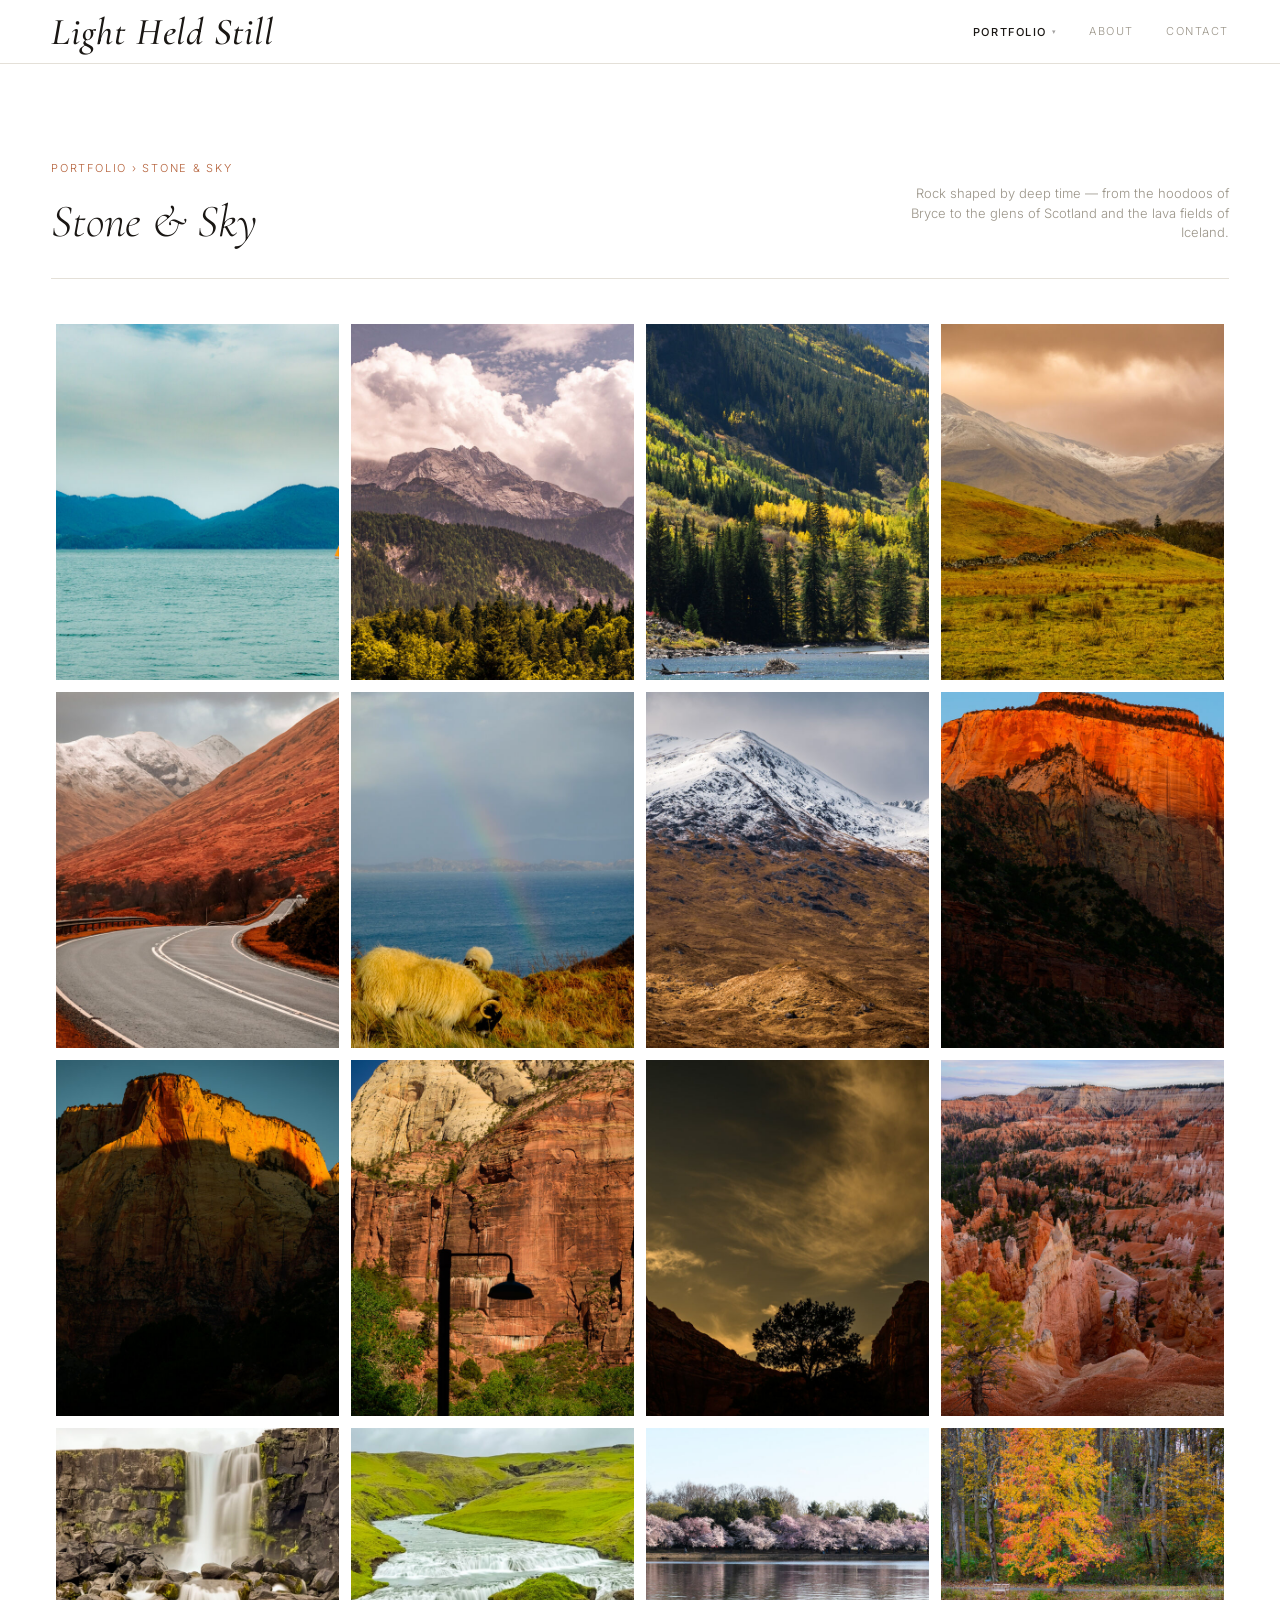
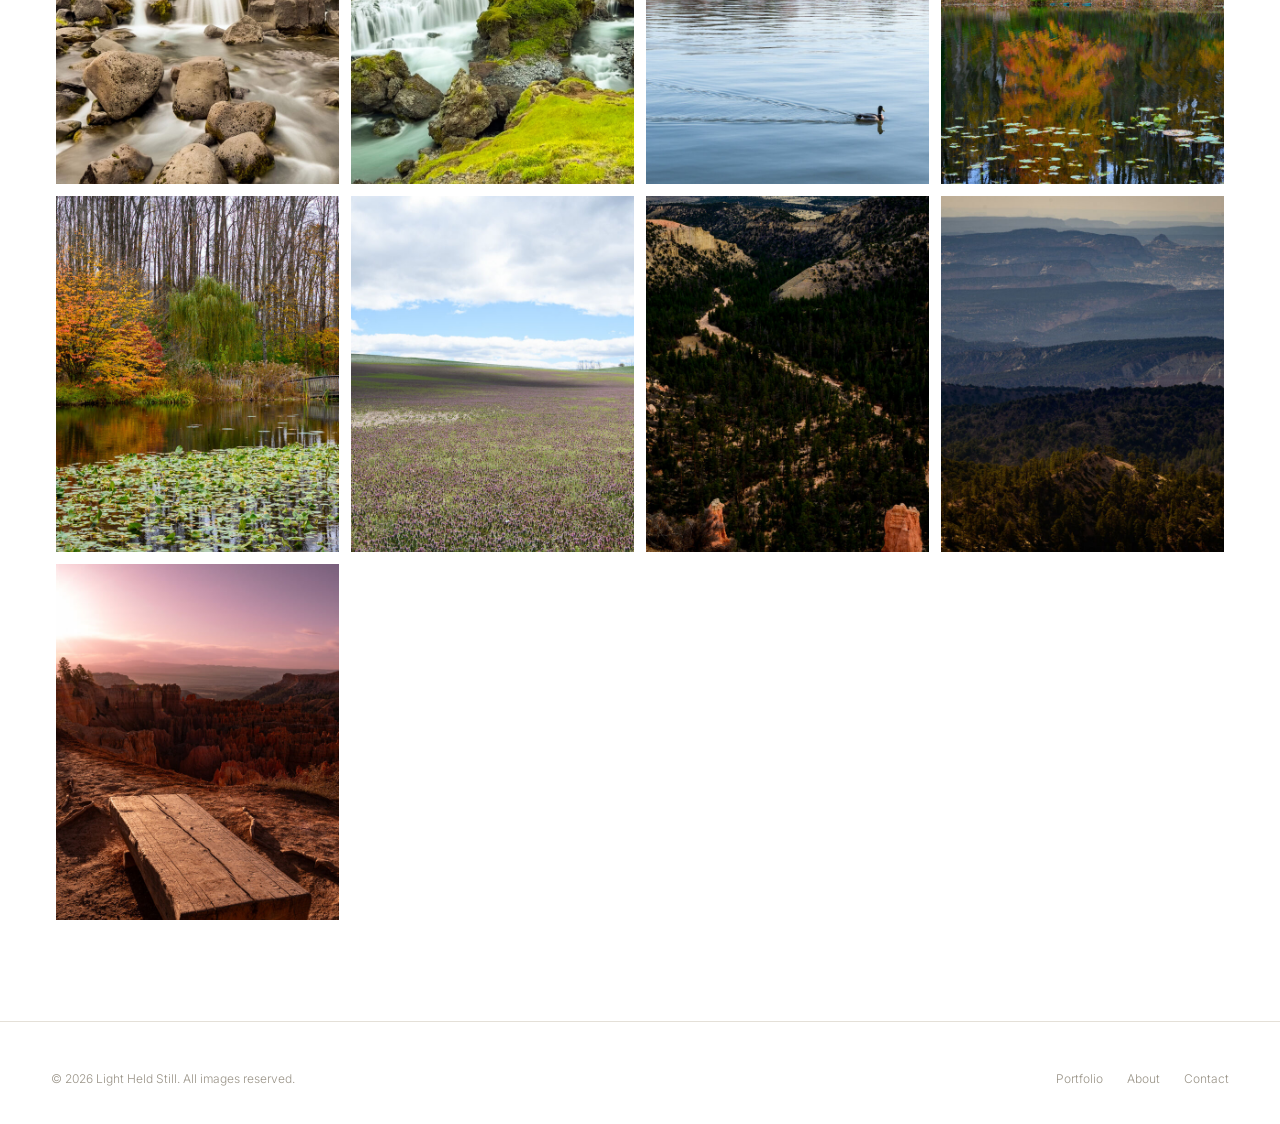
==== collection.html @ 92388145 "Initial site" ====
<!DOCTYPE html>
<html lang="en">
<head>
<meta charset="UTF-8">
<meta name="viewport" content="width=device-width, initial-scale=1.0">
<title>Collection — Light Held Still</title>
<meta name="robots" content="noindex, nofollow">
<link rel="stylesheet" href="css/style.css">
</head>
<body>

<header class="site-header">
  <a href="index.html" class="wordmark">Light Held Still</a>
  <nav class="nav-right">
    <div class="nav-dropdown">
      <button class="nav-dropdown-trigger">Portfolio <span class="caret">▾</span></button>
      <div class="nav-dropdown-menu">
        <div class="drop-col">
          <a class="drop-item" href="collection.html?c=stone-sky">Stone &amp; Sky</a>
          <a class="drop-item" href="collection.html?c=beyond-visible">Beyond Visible</a>
          <a class="drop-item" href="collection.html?c=flora">Flora</a>
        </div>
        <div class="drop-divider-v"></div>
        <div class="drop-col">
          <a class="drop-item" href="collection.html?c=black-white">Black &amp; White</a>
          <a class="drop-item" href="collection.html?c=light">Light</a>
        </div>
        <div class="drop-divider-v"></div>
        <div class="drop-col-right">
          <a class="drop-view-all" href="portfolio.html">View All Images →</a>
        </div>
      </div>
    </div>
    <a class="nav-link" href="index.html#about">About</a>
    <a class="nav-link" href="index.html#contact">Contact</a>
    <button class="nav-toggle" aria-label="Menu">&#9776;</button>
  </nav>
</header>

<section class="section" style="padding-top:6rem">
  <div class="section-head">
    <div>
      <div class="section-eyebrow"><a href="portfolio.html" style="color:inherit;text-decoration:none">Portfolio</a> &rsaquo; <span id="coll-eyebrow"></span></div>
      <h2 class="section-title" id="coll-title"></h2>
    </div>
    <p class="section-note" id="coll-desc"></p>
  </div>
  <div class="photo-grid" id="photo-grid"></div>
</section>

<footer class="site-footer">
  <span>&copy; 2026 Light Held Still. All images reserved.</span>
  <div class="footer-links">
    <a href="portfolio.html">Portfolio</a>
    <a href="index.html#about">About</a>
    <a href="index.html#contact">Contact</a>
  </div>
</footer>

<div class="lightbox" id="lightbox">
  <button class="lightbox-close">Close &times;</button>
  <button class="lightbox-prev" aria-label="Previous">&#8249;</button>
  <button class="lightbox-next" aria-label="Next">&#8250;</button>
  <img src="" alt="">
  <div class="lightbox-cap">
    <p class="lightbox-title"></p>
    <p class="lightbox-sub"></p>
    <button class="lightbox-order-btn" onclick="openOrderPanel(lbItems[lbIndex])">Order this Print</button>
  </div>
</div>

<div class="order-panel" id="order-panel">
  <div class="order-sheet">
    <button class="order-close" onclick="closeOrderPanel()">&#x2715;</button>
    <p class="order-photo-sub">Order a Print</p>
    <h2 class="order-photo-title" id="order-photo-title"></h2>

    <span class="order-label">Select a size</span>
    <div class="size-grid">
      <button class="size-btn" data-size='5 × 7"' data-price="35" onclick="selectSize(this)">
        <span class="sz">5 × 7"</span><span class="pr">$35</span>
      </button>
      <button class="size-btn" data-size='8 × 10"' data-price="65" onclick="selectSize(this)">
        <span class="sz">8 × 10"</span><span class="pr">$65</span>
      </button>
      <button class="size-btn" data-size='8.5 × 11"' data-price="75" onclick="selectSize(this)">
        <span class="sz">8.5 × 11"</span><span class="pr">$75</span>
      </button>
      <button class="size-btn" data-size='11 × 17"' data-price="125" onclick="selectSize(this)">
        <span class="sz">11 × 17"</span><span class="pr">$125</span>
      </button>
      <button class="size-btn" data-size='13 × 19"' data-price="175" onclick="selectSize(this)">
        <span class="sz">13 × 19"</span><span class="pr">$175</span>
      </button>
    </div>

    <p class="order-note">Mat and backing included. Ships within 5–7 business days.</p>

    <div class="order-total">
      <span class="order-total-label">Total</span>
      <span class="order-total-amount" id="order-total-amount">—</span>
    </div>

    <a class="order-cta" id="order-cta" href="https://paypal.me/ashwaniguptabusiness" target="_blank" rel="noopener" style="pointer-events:none;opacity:0.4">
      Order via PayPal
    </a>
  </div>
</div>

<script>
function selectSize(btn) {
  document.querySelectorAll('.size-btn').forEach(b => b.classList.remove('selected'));
  btn.classList.add('selected');
  const price = btn.dataset.price;
  const size = btn.dataset.size;
  document.getElementById('order-total-amount').textContent = '$' + price;
  const cta = document.getElementById('order-cta');
  const title = document.getElementById('order-photo-title').textContent;
  cta.href = `https://paypal.me/ashwaniguptabusiness/${price}USD`;
  cta.style.pointerEvents = '';
  cta.style.opacity = '';
}
</script>


<script src="js/catalog.js"></script>
<script>
  const params = new URLSearchParams(location.search);
  const key = params.get('c') || 'stone-sky';
  const coll = COLLECTIONS[key];
  const items = byCollection(key);

  document.title = `${coll.name} — Light Held Still`;
  document.getElementById('coll-eyebrow').textContent = coll.name;
  document.getElementById('coll-title').textContent = coll.name;
  document.getElementById('coll-desc').textContent = coll.desc;

  renderGrid(document.getElementById('photo-grid'), items);
</script>
</body>
</html>
---- css/style.css ----
/* ============================================================
   Light Held Still — Photography Portfolio
   White gallery aesthetic, Cormorant Garamond wordmark,
   centered nav with Portfolio dropdown.
   ============================================================ */

@import url('https://fonts.googleapis.com/css2?family=Cormorant+Garamond:ital,wght@0,300;0,400;1,300;1,400;1,500&family=Inter:wght@300;400;500&display=swap');

:root {
  --white:    #ffffff;
  --off:      #f7f5f1;
  --stone:    #e8e4dc;
  --muted:    #9a9488;
  --ink:      #1a1714;
  --ink-2:    #2a2724;
  --rust:     #b5623b;
  --rule:     #e4e0d8;
  --rule-dk:  #2e2b27;
  --display:  'Cormorant Garamond', Georgia, serif;
  --body:     'Inter', -apple-system, sans-serif;
  --gutter:   clamp(20px, 4vw, 56px);
}

* { box-sizing: border-box; }
html { scroll-behavior: smooth; }

body {
  margin: 0;
  background: var(--white);
  color: var(--ink);
  font-family: var(--body);
  font-weight: 300;
  line-height: 1.5;
  -webkit-font-smoothing: antialiased;
}

img { max-width: 100%; display: block; }
a { color: inherit; text-decoration: none; }
::selection { background: var(--rust); color: var(--white); }

a:focus-visible, button:focus-visible {
  outline: 1px solid var(--rust);
  outline-offset: 4px;
}

/* ── Header ── */
.site-header {
  position: sticky;
  top: 0;
  z-index: 40;
  background: rgba(255,255,255,0.97);
  backdrop-filter: blur(8px);
  border-bottom: 0.5px solid var(--rule);
  padding: 0 var(--gutter);
  height: 64px;
  display: flex;
  align-items: center;
  justify-content: space-between;
  gap: 2rem;
}

/* Left: wordmark — Cormorant Garamond italic */
.wordmark {
  font-family: 'Cormorant Garamond', serif;
  font-style: italic;
  font-weight: 500;
  font-size: 38px;
  letter-spacing: 0.02em;
  color: var(--ink);
  white-space: nowrap;
  flex-shrink: 0;
  line-height: 1;
}

/* Hide old left nav slot */
.nav-left { display: none; }

/* Right nav */
.nav-right {
  display: flex;
  align-items: center;
  gap: 2rem;
}

.nav-link {
  font-size: 11px;
  letter-spacing: 0.14em;
  text-transform: uppercase;
  color: var(--muted);
  transition: color 0.2s;
  cursor: pointer;
  background: none;
  border: none;
  padding: 0;
  font-family: var(--body);
}
.nav-link:hover { color: var(--ink); }

/* Portfolio dropdown trigger */
.nav-dropdown {
  position: relative;
}

.nav-dropdown-trigger {
  font-size: 11px;
  letter-spacing: 0.14em;
  text-transform: uppercase;
  color: var(--ink);
  font-weight: 500;
  display: flex;
  align-items: center;
  gap: 5px;
  cursor: pointer;
  background: none;
  border: none;
  padding: 0;
  font-family: var(--body);
}

.nav-dropdown-trigger .caret {
  font-size: 7px;
  opacity: 0.4;
  transition: transform 0.2s;
}

.nav-dropdown:hover .caret { transform: rotate(180deg); }

/* Dropdown menu */
.nav-dropdown-menu {
  position: absolute;
  top: 100%;
  left: 50%;
  transform: translateX(-50%);
  background: var(--white);
  border: 0.5px solid var(--rule);
  min-width: 420px;
  display: none;
  padding: 0.75rem 0;
  box-shadow: 0 8px 32px rgba(0,0,0,0.08);
  /* invisible top padding bridges the gap so cursor doesn't escape */
  padding-top: 1rem;
  margin-top: 0;
}

/* Bridge: invisible hover area between trigger and menu */
.nav-dropdown-menu::before {
  content: '';
  position: absolute;
  top: -18px;
  left: 0;
  right: 0;
  height: 18px;
}

.nav-dropdown:hover .nav-dropdown-menu,
.nav-dropdown.open .nav-dropdown-menu { display: flex; }

.drop-col {
  flex: 1;
  padding: 0.5rem 1.5rem;
}

.drop-divider-v {
  width: 0.5px;
  background: var(--rule);
  margin: 0.75rem 0;
  flex-shrink: 0;
}

.drop-item {
  display: block;
  font-size: 11px;
  letter-spacing: 0.12em;
  text-transform: uppercase;
  color: var(--muted);
  padding: 0.4rem 0;
  transition: color 0.2s;
}
.drop-item:hover { color: var(--ink); }

.drop-view-all {
  display: block;
  font-size: 11px;
  letter-spacing: 0.12em;
  text-transform: uppercase;
  color: var(--rust);
  padding: 0.4rem 0;
  transition: color 0.2s;
}
.drop-view-all:hover { color: var(--ink); }

.drop-col-right {
  display: flex;
  align-items: flex-end;
  padding: 0.5rem 1.5rem;
}

/* Mobile toggle */
.nav-toggle {
  display: none;
  background: none;
  border: none;
  color: var(--ink);
  font-size: 22px;
  cursor: pointer;
}

/* ── Hero ── */
.hero {
  position: relative;
  height: 88vh;
  min-height: 560px;
  display: flex;
  align-items: flex-end;
  overflow: hidden;
}

.hero-img {
  position: absolute;
  inset: 0;
  width: 100%;
  height: 100%;
  object-fit: cover;
  object-position: center 42%;
  animation: hero-reveal 2.4s ease both;
}

@keyframes hero-reveal {
  from { opacity: 0; transform: scale(1.04); }
  to   { opacity: 1; transform: scale(1); }
}

.hero::after {
  content: '';
  position: absolute;
  inset: 0;
  background: linear-gradient(to top, rgba(20,18,16,0.96) 0%, rgba(20,18,16,0.2) 55%, transparent 100%);
}

.hero-content {
  position: relative;
  z-index: 2;
  padding: 0 var(--gutter) 56px;
  max-width: 740px;
}

.hero-eyebrow {
  font-size: 11px;
  letter-spacing: 0.2em;
  text-transform: uppercase;
  color: var(--rust);
  margin-bottom: 16px;
}

.hero-title {
  font-family: var(--display);
  font-style: italic;
  font-weight: 300;
  font-size: clamp(40px, 6vw, 78px);
  line-height: 1.02;
  margin: 0 0 18px;
  color: #fff;
}

.hero-sub {
  font-size: 15px;
  color: rgba(255,255,255,0.55);
  max-width: 46ch;
  margin: 0 0 28px;
}

.hero-actions { display: flex; gap: 16px; flex-wrap: wrap; }

.btn {
  display: inline-block;
  padding: 13px 28px;
  font-size: 11px;
  letter-spacing: 0.12em;
  text-transform: uppercase;
  border: 1px solid rgba(255,255,255,0.4);
  color: #fff;
  transition: background 0.25s, color 0.25s, border-color 0.25s;
}
.btn:hover { background: #fff; color: var(--ink); border-color: #fff; }

.btn-solid {
  background: var(--rust);
  border-color: var(--rust);
  color: #fff;
}
.btn-solid:hover { background: transparent; color: #fff; border-color: #fff; }

/* ── Section scaffolding ── */
.section { padding: 96px var(--gutter); }
.section-tight { padding: 56px var(--gutter); }

.section-tight .section-head {
  margin-bottom: 26px;
  padding-bottom: 18px;
}

.section-head {
  display: flex;
  justify-content: space-between;
  align-items: flex-end;
  gap: 24px;
  margin-bottom: 40px;
  border-bottom: 0.5px solid var(--rule);
  padding-bottom: 22px;
}

.section-eyebrow {
  font-size: 11px;
  letter-spacing: 0.16em;
  text-transform: uppercase;
  color: var(--rust);
  margin-bottom: 10px;
}

.section-title {
  font-family: var(--display);
  font-style: italic;
  font-weight: 300;
  font-size: clamp(28px, 4vw, 46px);
  margin: 0;
  color: var(--ink);
}

.section-note {
  color: var(--muted);
  font-size: 13px;
  max-width: 42ch;
  text-align: right;
}

@media (max-width: 720px) {
  .section-head { flex-direction: column; align-items: flex-start; }
  .section-note { text-align: left; }
}

/* ── Collection grid ── */
.collection-grid {
  display: grid;
  grid-template-columns: repeat(3, 1fr);
  gap: 2px;
}

@media (max-width: 900px) { .collection-grid { grid-template-columns: repeat(2, 1fr); } }
@media (max-width: 560px) {
  .collection-grid { grid-template-columns: repeat(2, 1fr); gap: 2px; }
  .collection-meta { padding: 12px 14px; }
  .collection-name { font-size: 16px; margin-bottom: 0; }
  .collection-count { font-size: 8px; margin-bottom: 2px; }
}

.collection-card {
  position: relative;
  aspect-ratio: 4 / 3.1;
  overflow: hidden;
  background: var(--stone);
  display: block;
}

.collection-card img {
  width: 100%;
  height: 100%;
  object-fit: cover;
  transition: transform 1.1s cubic-bezier(0.16,1,0.3,1), filter 0.6s ease;
}

.collection-card:hover img { transform: scale(1.06); filter: brightness(1.04); }

.collection-card::before {
  content: '';
  position: absolute;
  inset: 0;
  background: linear-gradient(to top, rgba(20,18,16,0.88) 0%, rgba(20,18,16,0.6) 20%, rgba(20,18,16,0.0) 40%);
  z-index: 1;
}

.collection-meta {
  position: absolute;
  left: 0; right: 0; bottom: 0;
  z-index: 2;
  padding: 18px 20px;
}

.collection-count {
  font-size: 10px;
  letter-spacing: 0.14em;
  text-transform: uppercase;
  color: var(--rust);
  margin-bottom: 4px;
}

.collection-name {
  font-family: var(--display);
  font-style: italic;
  font-weight: 300;
  font-size: 22px;
  margin: 0 0 4px;
  color: #fff;
}

.collection-desc {
  font-size: 12px;
  color: rgba(255,255,255,0.5);
  max-width: 32ch;
}

/* ── Photo grid (collection pages) ── */
.photo-grid {
  display: grid;
  grid-template-columns: repeat(4, 1fr);
  gap: 2px;
}

@media (max-width: 1000px) { .photo-grid { grid-template-columns: repeat(3, 1fr); } }
@media (max-width: 680px)  { .photo-grid { grid-template-columns: repeat(2, 1fr); } }

.photo-tile {
  position: relative;
  overflow: hidden;
  aspect-ratio: 4 / 5;
  background: var(--stone);
  cursor: pointer;
}

.photo-tile img {
  width: 100%;
  height: 100%;
  object-fit: cover;
  opacity: 0;
  transform: scale(1.03);
  transition: transform 0.9s cubic-bezier(0.16,1,0.3,1), opacity 0.7s ease;
}

.photo-tile img.loaded { opacity: 1; transform: scale(1); }
.photo-tile:hover img { transform: scale(1.045); }

.photo-tile-label {
  position: absolute;
  left: 0; right: 0; bottom: 0;
  padding: 16px;
  background: linear-gradient(to top, rgba(20,18,16,0.85), transparent);
  opacity: 0;
  transition: opacity 0.3s ease;
  font-size: 12px;
  letter-spacing: 0.03em;
  color: #fff;
  z-index: 2;
}
.photo-tile:hover .photo-tile-label { opacity: 1; }

/* ── Lightbox ── */
.lightbox {
  position: fixed;
  inset: 0;
  z-index: 100;
  background: rgba(10,9,8,0.97);
  display: none;
  align-items: center;
  justify-content: center;
  flex-direction: column;
  padding: 40px var(--gutter);
}

.lightbox.open { display: flex; }

.lightbox img {
  max-width: 100%;
  max-height: 76vh;
  object-fit: contain;
}

.lightbox-cap {
  margin-top: 20px;
  text-align: center;
}

.lightbox-title {
  font-family: var(--display);
  font-style: italic;
  font-weight: 300;
  font-size: 22px;
  margin: 0 0 6px;
  color: #fff;
}

.lightbox-sub {
  font-size: 11px;
  color: var(--muted);
  letter-spacing: 0.1em;
  text-transform: uppercase;
}

.lightbox-close, .lightbox-prev, .lightbox-next {
  position: absolute;
  background: none;
  border: none;
  color: var(--muted);
  cursor: pointer;
}

.lightbox-close { top: 28px; right: var(--gutter); font-size: 11px; letter-spacing: 0.12em; text-transform: uppercase; }
.lightbox-prev  { left: var(--gutter); top: 50%; transform: translateY(-50%); font-size: 28px; }
.lightbox-next  { right: var(--gutter); top: 50%; transform: translateY(-50%); font-size: 28px; }
.lightbox-prev:hover, .lightbox-next:hover, .lightbox-close:hover { color: #fff; }

/* ── Footer ── */
.site-footer {
  padding: 48px var(--gutter) 36px;
  border-top: 0.5px solid var(--rule);
  display: flex;
  justify-content: space-between;
  align-items: center;
  flex-wrap: wrap;
  gap: 20px;
  color: var(--muted);
  font-size: 12px;
}

.footer-links { display: flex; gap: 24px; }
.footer-links a:hover { color: var(--ink); }

/* ── Mobile nav ── */
@media (max-width: 760px) {
  .site-header { grid-template-columns: 1fr auto; }
  .nav-left, .nav-right { display: none; }
  .nav-toggle { display: block; }
  .site-nav-mobile {
    position: fixed;
    inset: 0;
    background: var(--white);
    flex-direction: column;
    justify-content: center;
    align-items: center;
    gap: 28px;
    font-size: 14px;
    display: none;
    z-index: 50;
  }
  .site-nav-mobile.open { display: flex; }
}

/* ── Order panel ── */
.order-panel {
  position: fixed;
  inset: 0;
  z-index: 200;
  display: none;
  align-items: flex-end;
  justify-content: center;
  background: rgba(10,9,8,0.75);
  backdrop-filter: blur(4px);
}
.order-panel.open { display: flex; }

.order-sheet {
  background: var(--white);
  color: var(--ink);
  width: 100%;
  max-width: 520px;
  border-radius: 12px 12px 0 0;
  padding: 36px 36px 48px;
  position: relative;
  animation: sheet-up 0.35s cubic-bezier(0.16,1,0.3,1) both;
}

@keyframes sheet-up {
  from { transform: translateY(100%); opacity: 0; }
  to   { transform: translateY(0);    opacity: 1; }
}

.order-close {
  position: absolute;
  top: 18px; right: 20px;
  background: none; border: none;
  color: var(--muted);
  font-size: 20px; cursor: pointer;
  line-height: 1;
}
.order-close:hover { color: var(--ink); }

.order-photo-title {
  font-family: var(--display);
  font-style: italic;
  font-weight: 300;
  font-size: 24px;
  margin: 0 0 4px;
  padding-right: 32px;
  color: var(--ink);
}

.order-photo-sub {
  font-size: 11px;
  color: var(--rust);
  letter-spacing: 0.12em;
  text-transform: uppercase;
  margin-bottom: 28px;
}

.order-label {
  font-size: 11px;
  letter-spacing: 0.12em;
  text-transform: uppercase;
  color: var(--muted);
  margin-bottom: 12px;
  display: block;
}

.size-grid {
  display: grid;
  grid-template-columns: repeat(3, 1fr);
  gap: 8px;
  margin-bottom: 24px;
}

.size-btn {
  background: var(--off);
  border: 1px solid var(--rule);
  color: var(--ink);
  border-radius: 6px;
  padding: 14px 8px;
  cursor: pointer;
  text-align: center;
  transition: border-color 0.2s, background 0.2s;
  font-family: var(--body);
}
.size-btn:hover { border-color: var(--muted); }
.size-btn.selected { border-color: var(--rust); background: rgba(181,98,59,0.07); }
.size-btn .sz { display: block; font-size: 14px; font-weight: 500; margin-bottom: 4px; color: var(--ink); }
.size-btn .pr { display: block; font-size: 11px; color: var(--rust); }

.order-note {
  font-size: 12px;
  color: var(--muted);
  margin-bottom: 20px;
  line-height: 1.6;
}

.order-total {
  display: flex;
  justify-content: space-between;
  align-items: center;
  margin-bottom: 20px;
  padding: 14px 0;
  border-top: 0.5px solid var(--rule);
  border-bottom: 0.5px solid var(--rule);
}

.order-total-label { font-size: 12px; color: var(--muted); }

.order-total-amount {
  font-family: var(--display);
  font-style: italic;
  font-size: 28px;
  color: var(--ink);
}

.order-cta {
  display: block;
  width: 100%;
  padding: 16px;
  background: #0070ba;
  color: #fff;
  border: none;
  border-radius: 6px;
  font-size: 14px;
  font-weight: 500;
  cursor: pointer;
  text-align: center;
  text-decoration: none;
  transition: background 0.2s;
  font-family: var(--body);
}
.order-cta:hover { background: #005ea6; }

@media (max-width: 560px) {
  .order-sheet { padding: 28px 20px 40px; border-radius: 0; }
  .size-grid { grid-template-columns: repeat(2, 1fr); }
}

/* ── Lightbox order button ── */
.lightbox-order-btn {
  display: inline-block;
  margin-top: 16px;
  padding: 11px 28px;
  background: var(--rust);
  border: 1px solid var(--rust);
  color: #fff;
  font-size: 11px;
  letter-spacing: 0.12em;
  text-transform: uppercase;
  cursor: pointer;
  font-family: var(--body);
  transition: background 0.25s, color 0.25s;
}
.lightbox-order-btn:hover { background: transparent; color: #fff; border-color: rgba(255,255,255,0.4); }

/* ── About / contact text ── */
.prose {
  max-width: 62ch;
  color: var(--muted);
  font-size: 15px;
  line-height: 1.75;
}

@media (prefers-reduced-motion: reduce) {
  * { animation-duration: 0.01ms !important; transition-duration: 0.01ms !important; }
}

/* ── 5px white borders on all thumbnails ── */
/* overflow:hidden clips outline; inset box-shadow doesn't work on <img>.
   Use a ::after pseudo-element overlay instead. */
.photo-tile::after {
  content: '';
  position: absolute;
  inset: 0;
  border: 5px solid #fff;
  z-index: 3;
  pointer-events: none;
}

.collection-card::after {
  content: '';
  position: absolute;
  inset: 0;
  border: 5px solid #fff;
  z-index: 3;
  pointer-events: none;
}

/* Remove old outline attempts */
.photo-tile { outline: none; }
.collection-card { outline: none; }

/* Lightbox: clean white frame */
.lightbox img {
  box-shadow: 0 0 0 5px #fff;
  outline: none;
}

/* ── About two-column grid responsive ── */
@media (max-width: 720px) {
  #about > div[style*="grid"] {
    grid-template-columns: 1fr !important;
    gap: 1.5rem !important;
  }
}

.prose {
  max-width: 62ch;
  color: var(--muted);
  font-size: 15px;
  line-height: 1.8;
  margin: 0;
}

/* ── Design D: Full-bleed hero with floating wordmark ── */
.hero-d {
  position: relative;
  height: 100vh;
  min-height: 600px;
  overflow: hidden;
  display: flex;
  flex-direction: column;
}

.hero-d-img {
  position: absolute;
  inset: 0;
  width: 100%;
  height: 100%;
  object-fit: cover;
  object-position: center 40%;
  animation: hero-reveal 2.4s ease both;
}

.hero-d-overlay {
  position: absolute;
  inset: 0;
  background:
    linear-gradient(to bottom, rgba(0,0,0,0.45) 0%, rgba(0,0,0,0.05) 35%, transparent 60%),
    linear-gradient(to top, rgba(0,0,0,0.55) 0%, transparent 35%);
}

/* Nav floats top — transparent, links white */
.hero-d-nav {
  position: relative;
  z-index: 20;
  display: flex;
  align-items: center;
  justify-content: flex-end;
  gap: 2rem;
  padding: 22px var(--gutter);
}

.hero-d-nav .nav-dropdown-trigger {
  color: rgba(255,255,255,0.75);
  font-size: 11px;
  letter-spacing: 0.14em;
  text-transform: uppercase;
  background: none;
  border: none;
  cursor: pointer;
  font-family: var(--body);
  display: flex;
  align-items: center;
  gap: 5px;
}
.hero-d-nav .nav-dropdown-trigger:hover { color: #fff; }

.hero-d-nav-link {
  font-size: 11px;
  letter-spacing: 0.14em;
  text-transform: uppercase;
  color: rgba(255,255,255,0.75);
  transition: color 0.2s;
}
.hero-d-nav-link:hover { color: #fff; }

/* Dropdown panel — white for readability */
.hero-d-nav .nav-dropdown-menu {
  top: 100%;
  background: var(--white);
  border: 0.5px solid var(--rule);
  box-shadow: 0 8px 32px rgba(0,0,0,0.12);
}
.hero-d-nav .nav-dropdown-menu::before {
  content: '';
  position: absolute;
  top: -18px;
  left: 0; right: 0;
  height: 18px;
}

/* Wordmark — large, top-left, on the image */
.hero-d-wordmark {
  position: absolute;
  top: 14px;
  left: var(--gutter);
  z-index: 20;
  font-family: 'Cormorant Garamond', serif;
  font-style: italic;
  font-weight: 500;
  letter-spacing: 0.03em;
  font-size: 46px;
  color: #e8c878;
  line-height: 1;
  text-shadow: 0 2px 24px rgba(0,0,0,0.5);
  text-decoration: none;
  display: block;
}

/* Bottom bar: tagline left, scroll right */
.hero-d-footer {
  position: absolute;
  bottom: 0;
  left: 0; right: 0;
  z-index: 20;
  display: flex;
  justify-content: space-between;
  align-items: flex-end;
  padding: 0 var(--gutter) 28px;
}

.hero-d-sub {
  font-size: 11px;
  letter-spacing: 0.2em;
  text-transform: uppercase;
  color: rgba(255,255,255,0.5);
}

.hero-d-scroll {
  font-size: 11px;
  letter-spacing: 0.16em;
  text-transform: uppercase;
  color: rgba(255,255,255,0.35);
  transition: color 0.2s;
}
.hero-d-scroll:hover { color: rgba(255,255,255,0.7); }

/* Inner pages keep white header */
.site-header {
  display: flex;
}

@media (max-width: 760px) {
  .hero-d-nav {
    gap: 0.85rem;
    padding: 16px var(--gutter);
  }
  .hero-d-nav .nav-dropdown-trigger,
  .hero-d-nav-link {
    font-size: 9px;
    letter-spacing: 0.1em;
  }
  .hero-d-wordmark {
    font-size: 30px;
    top: 58px;
    left: var(--gutter);
  }
  .hero-d-footer {
    padding: 0 var(--gutter) 20px;
    flex-direction: column;
    align-items: flex-start;
    gap: 6px;
  }
  .nav-dropdown-menu {
    min-width: 0;
    width: calc(100vw - 2 * var(--gutter));
    max-width: 360px;
    left: 0;
    transform: none;
  }
  .hero-d { height: 100svh; }
}
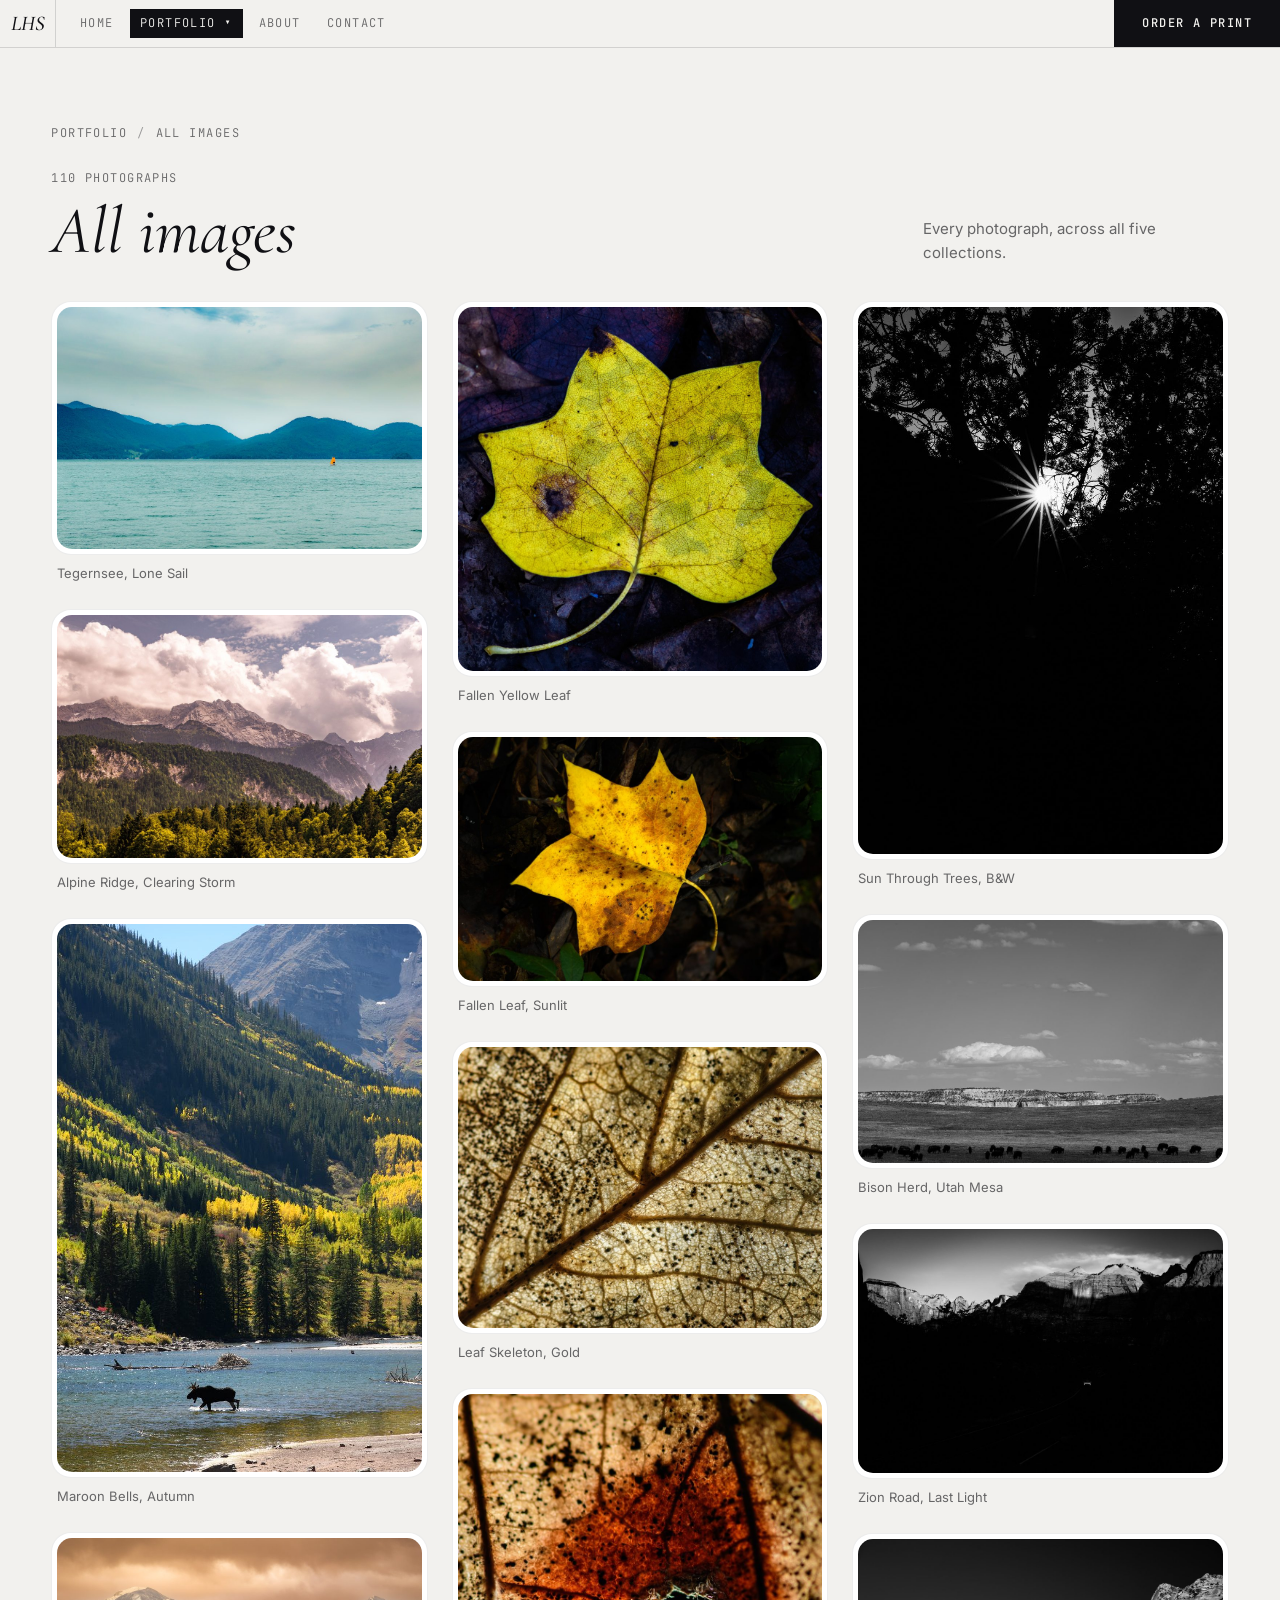
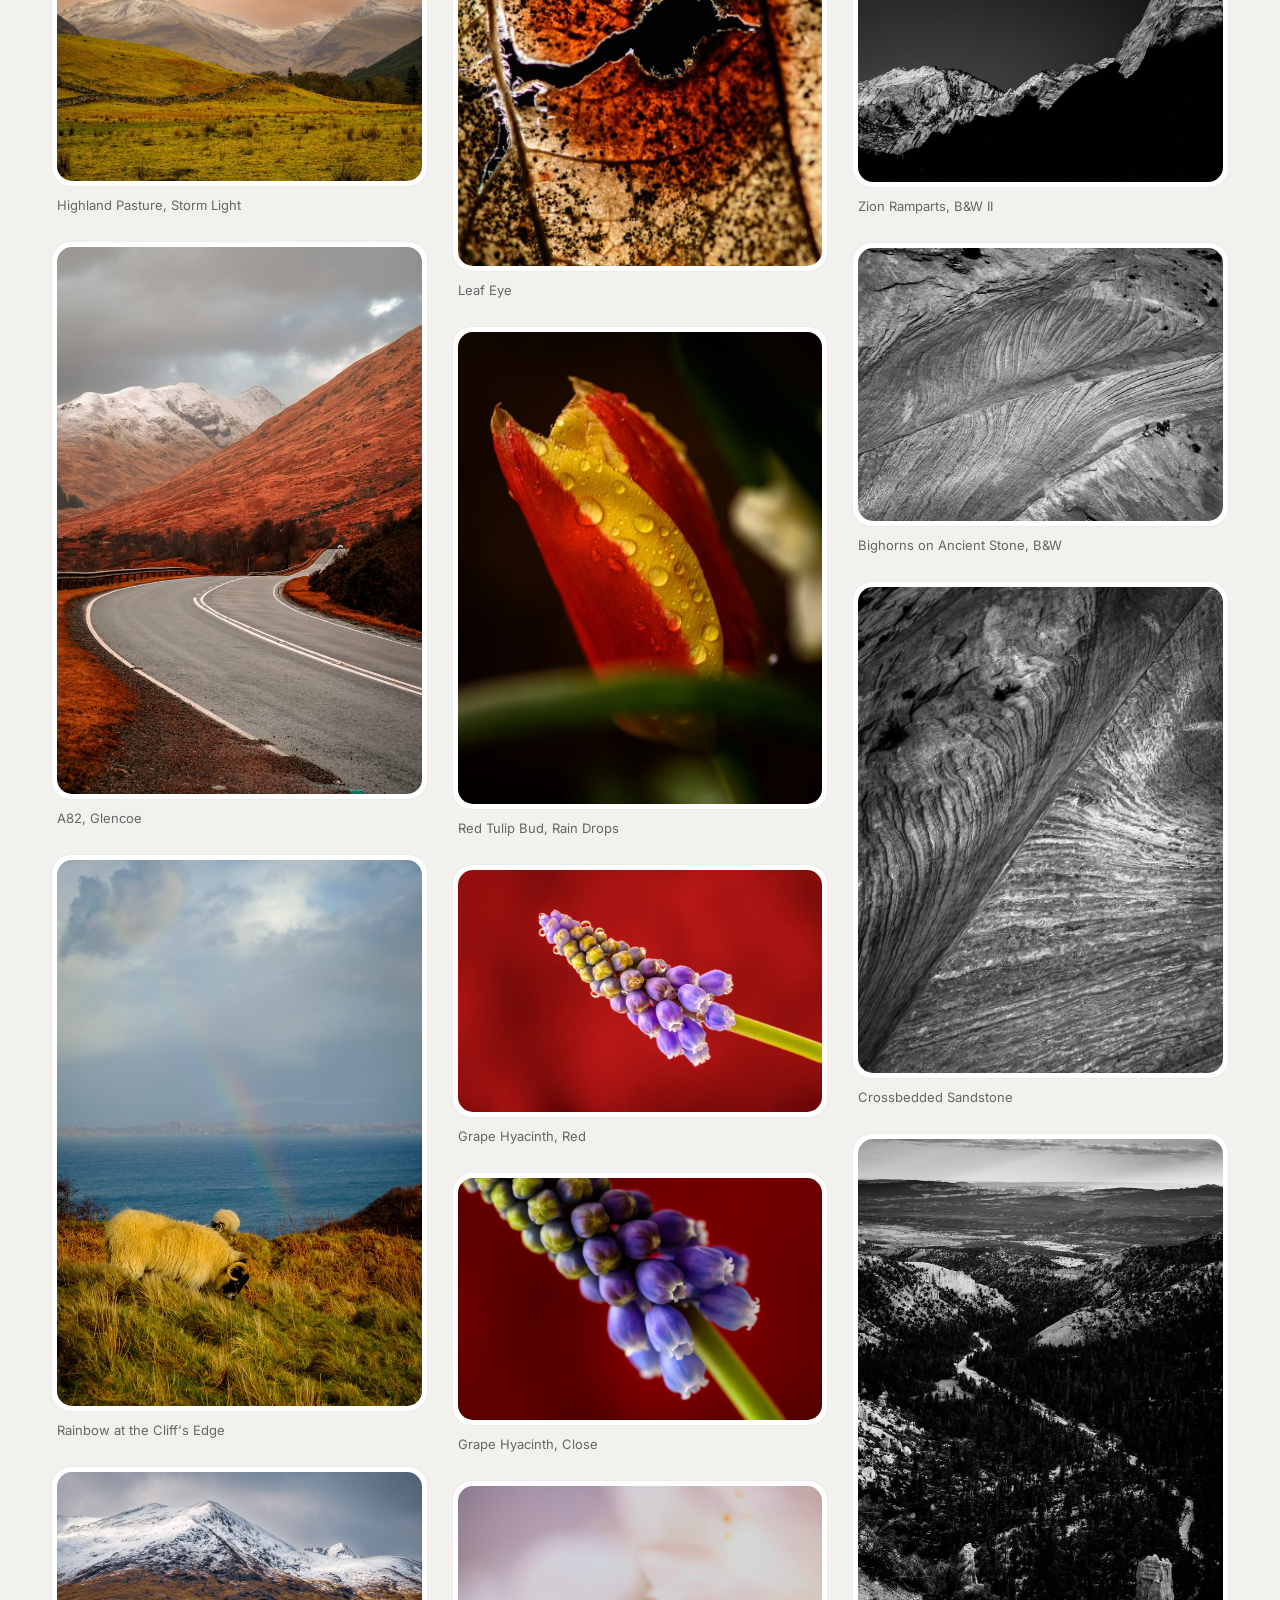
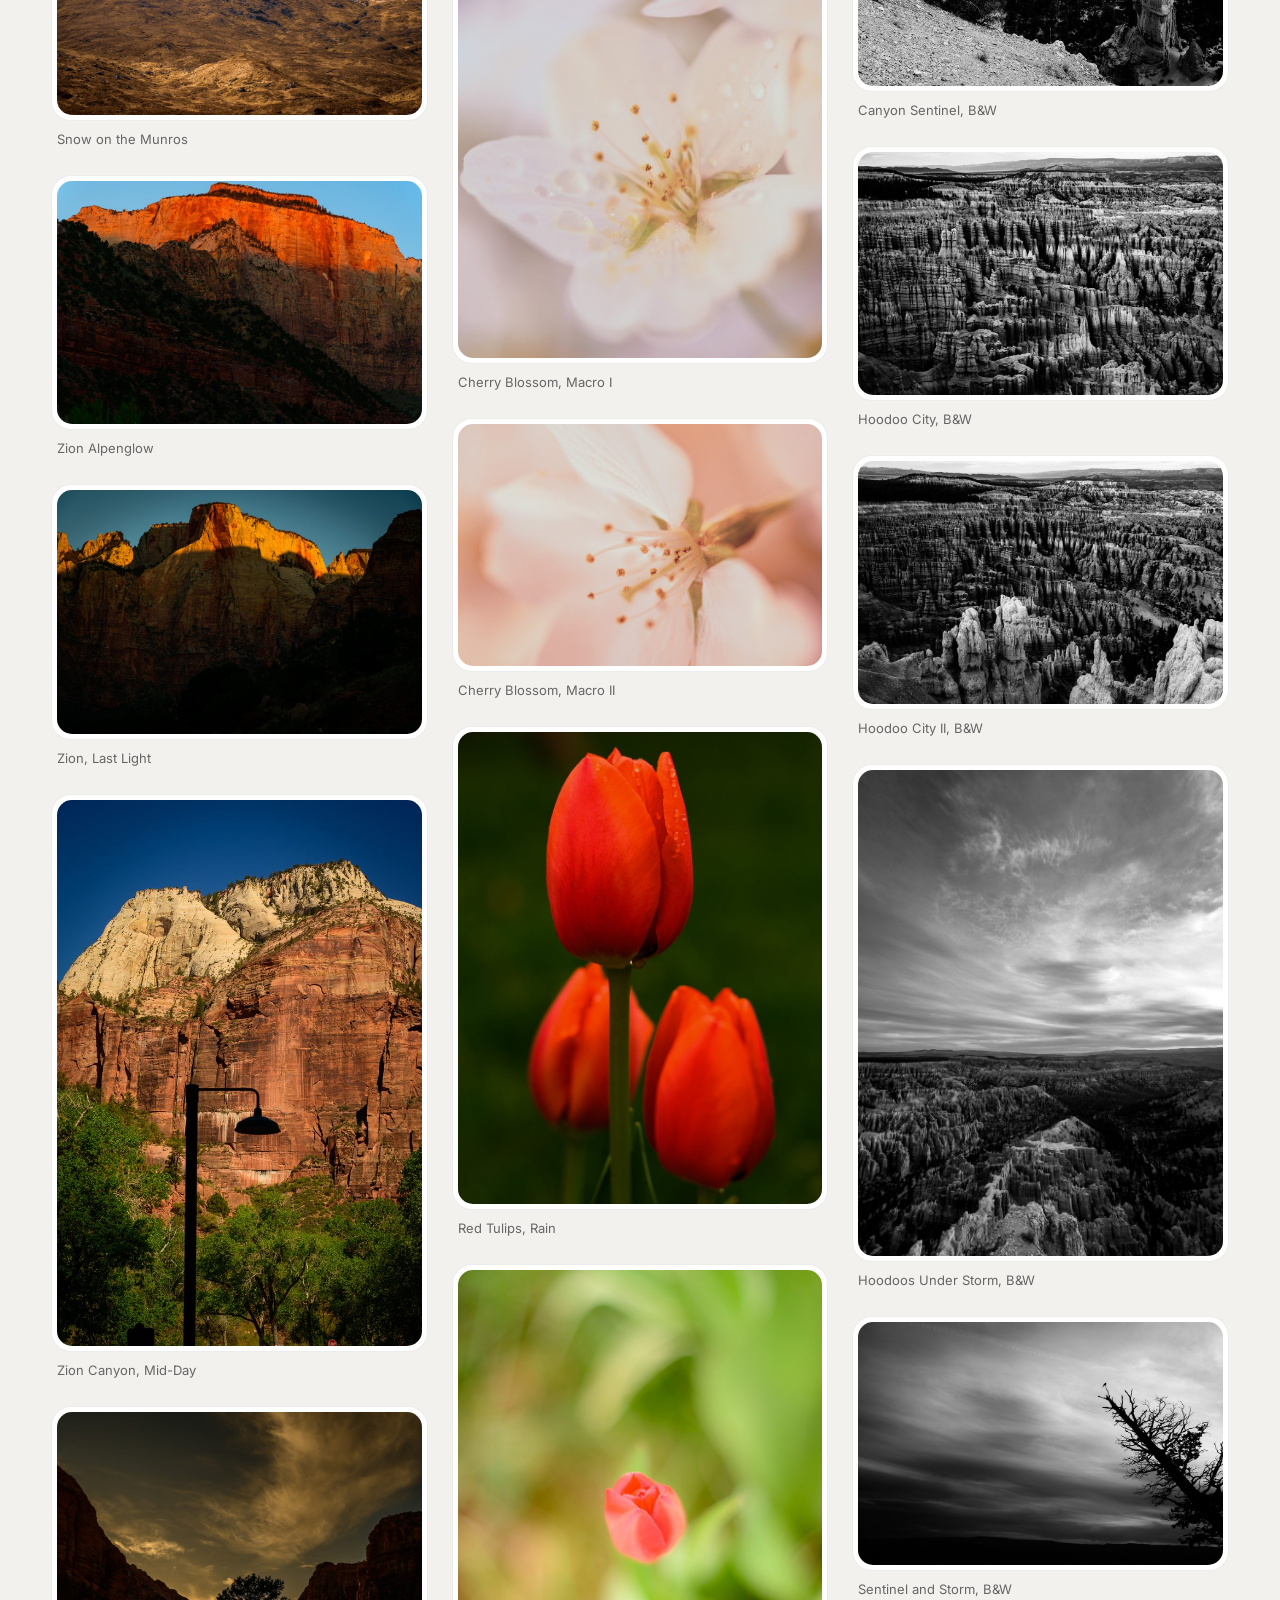
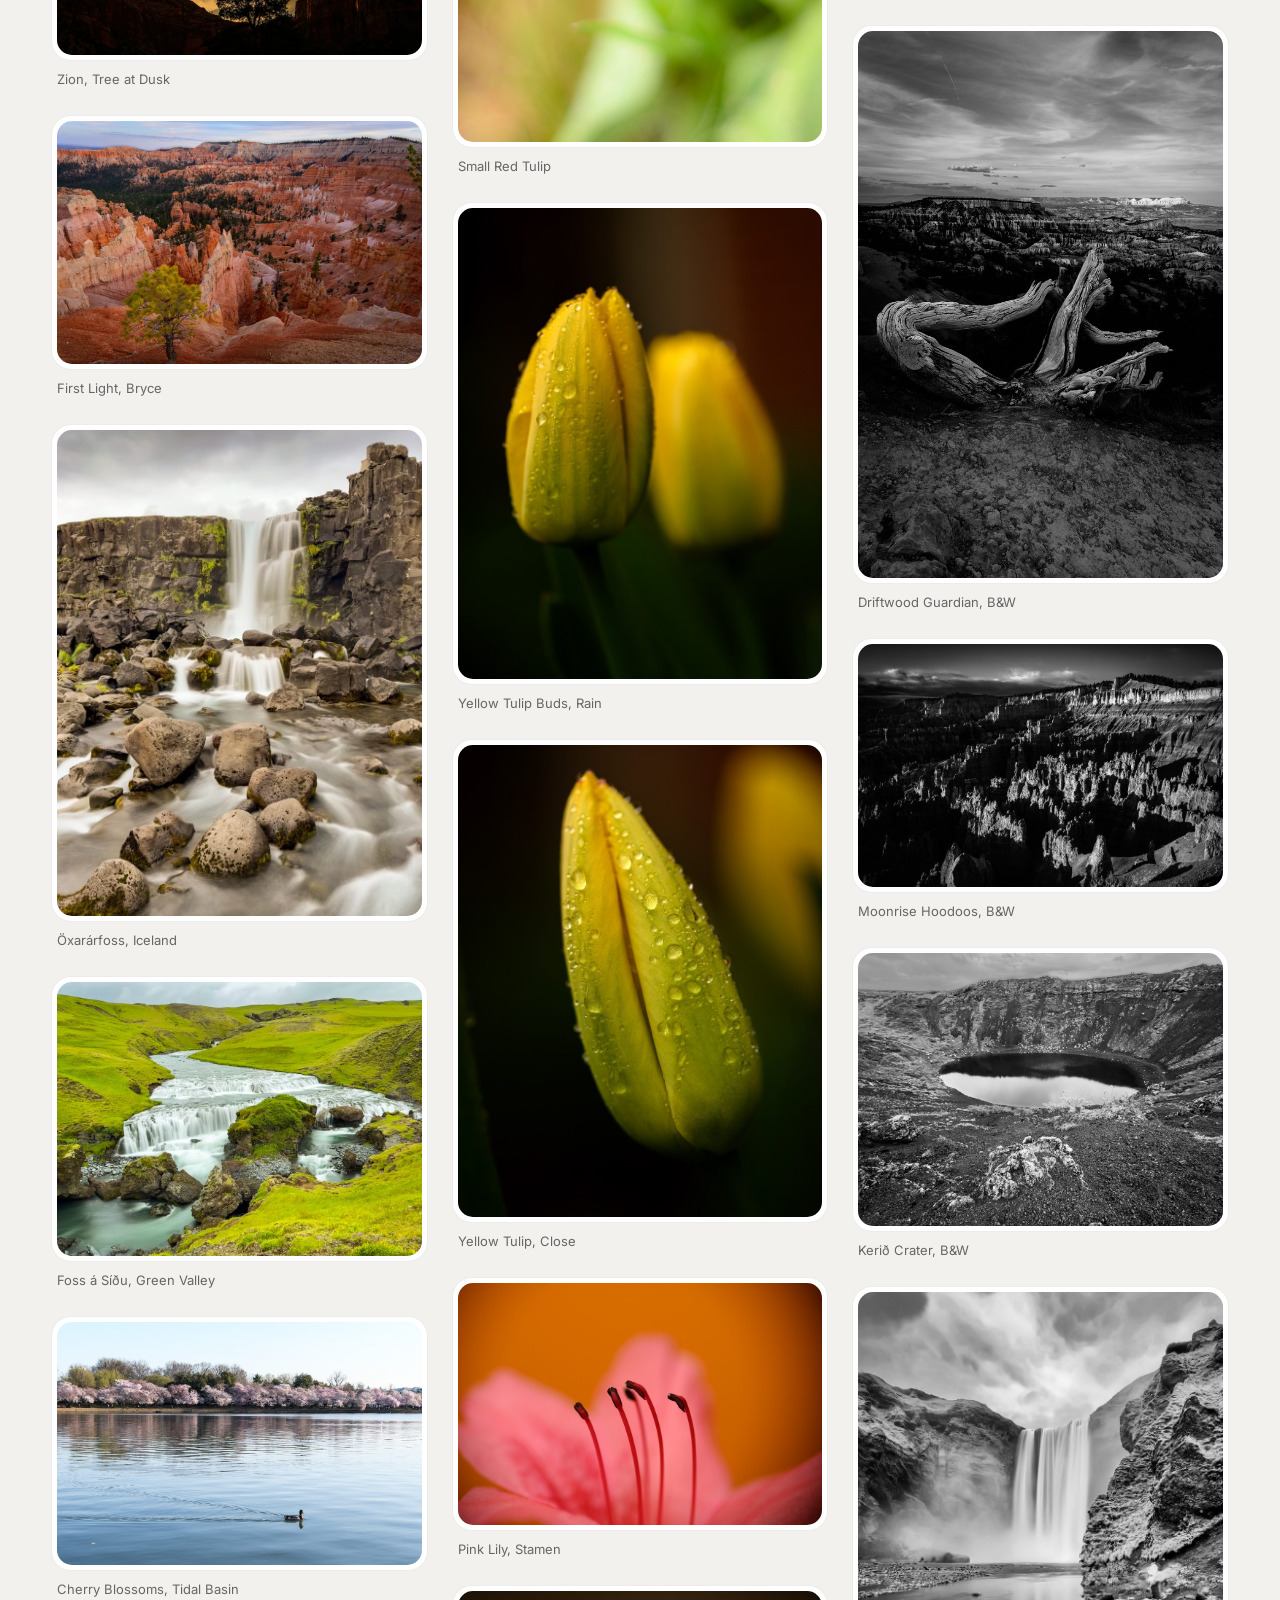
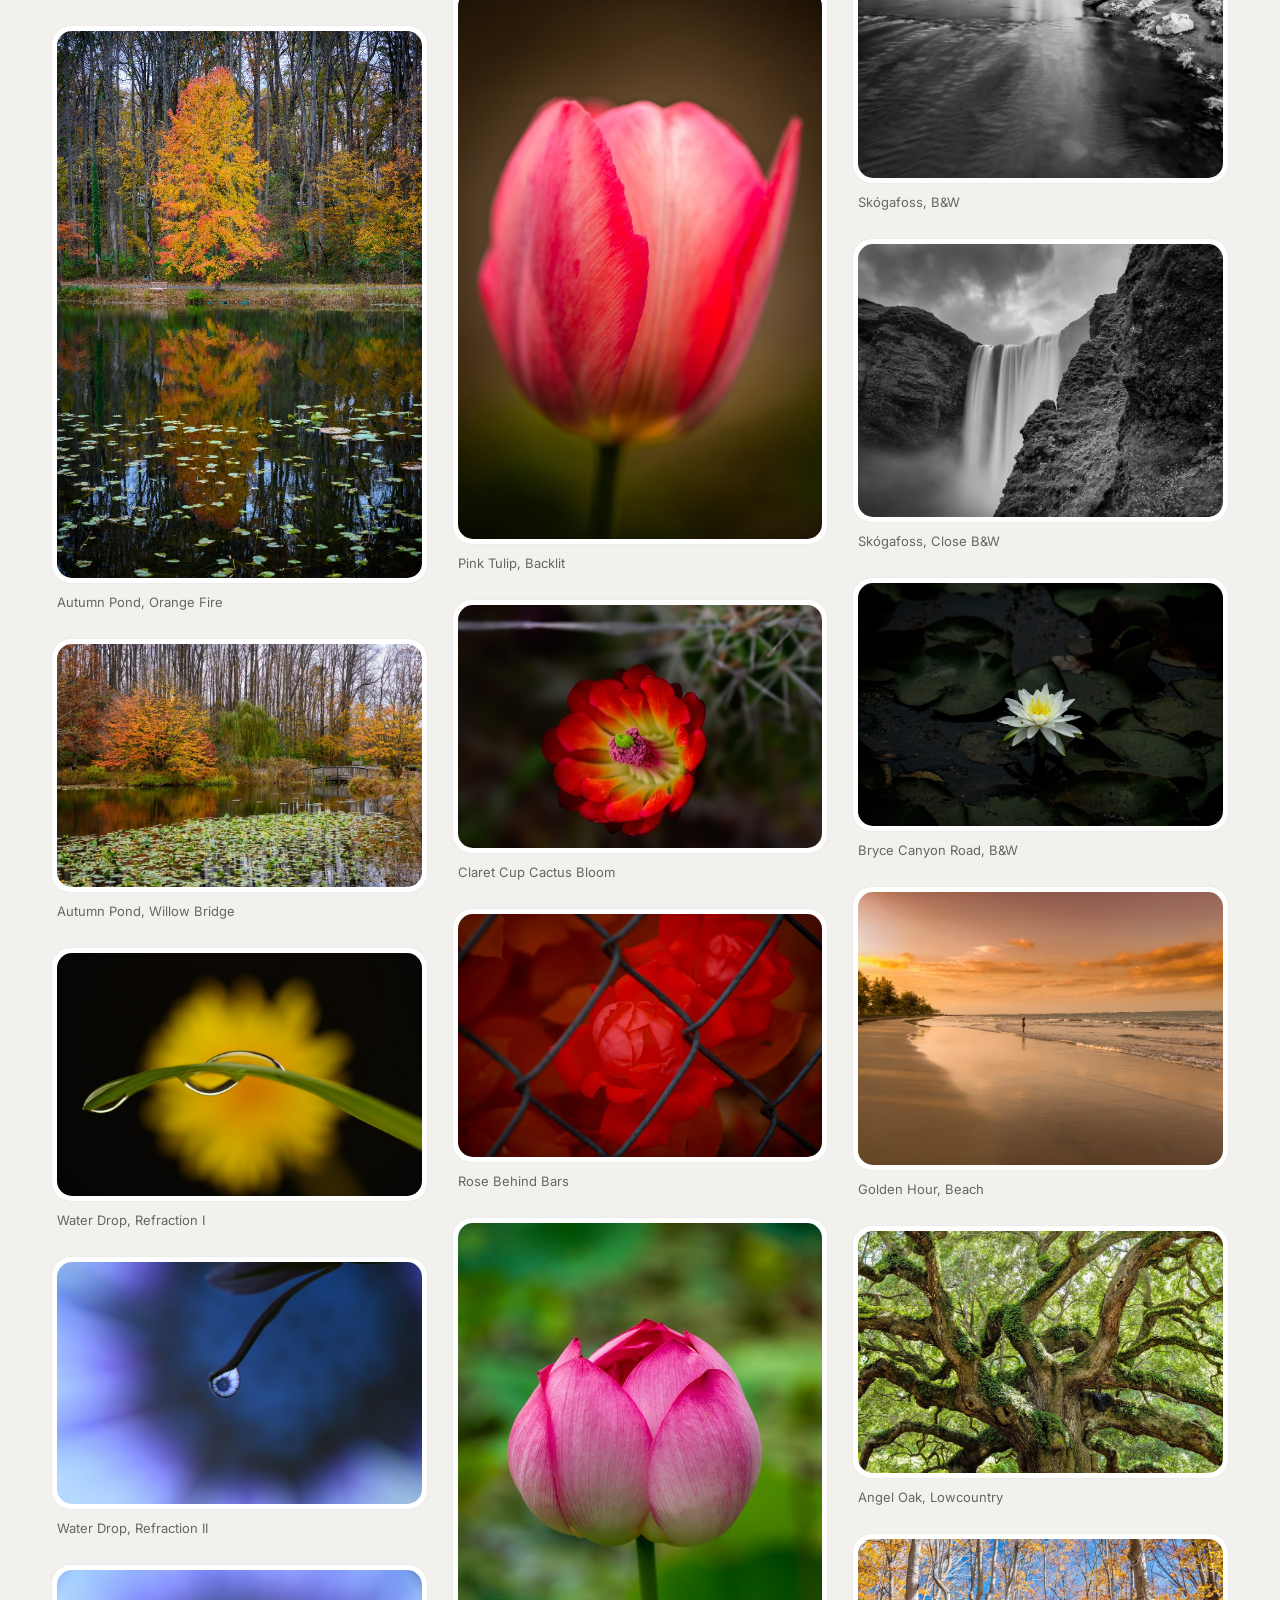
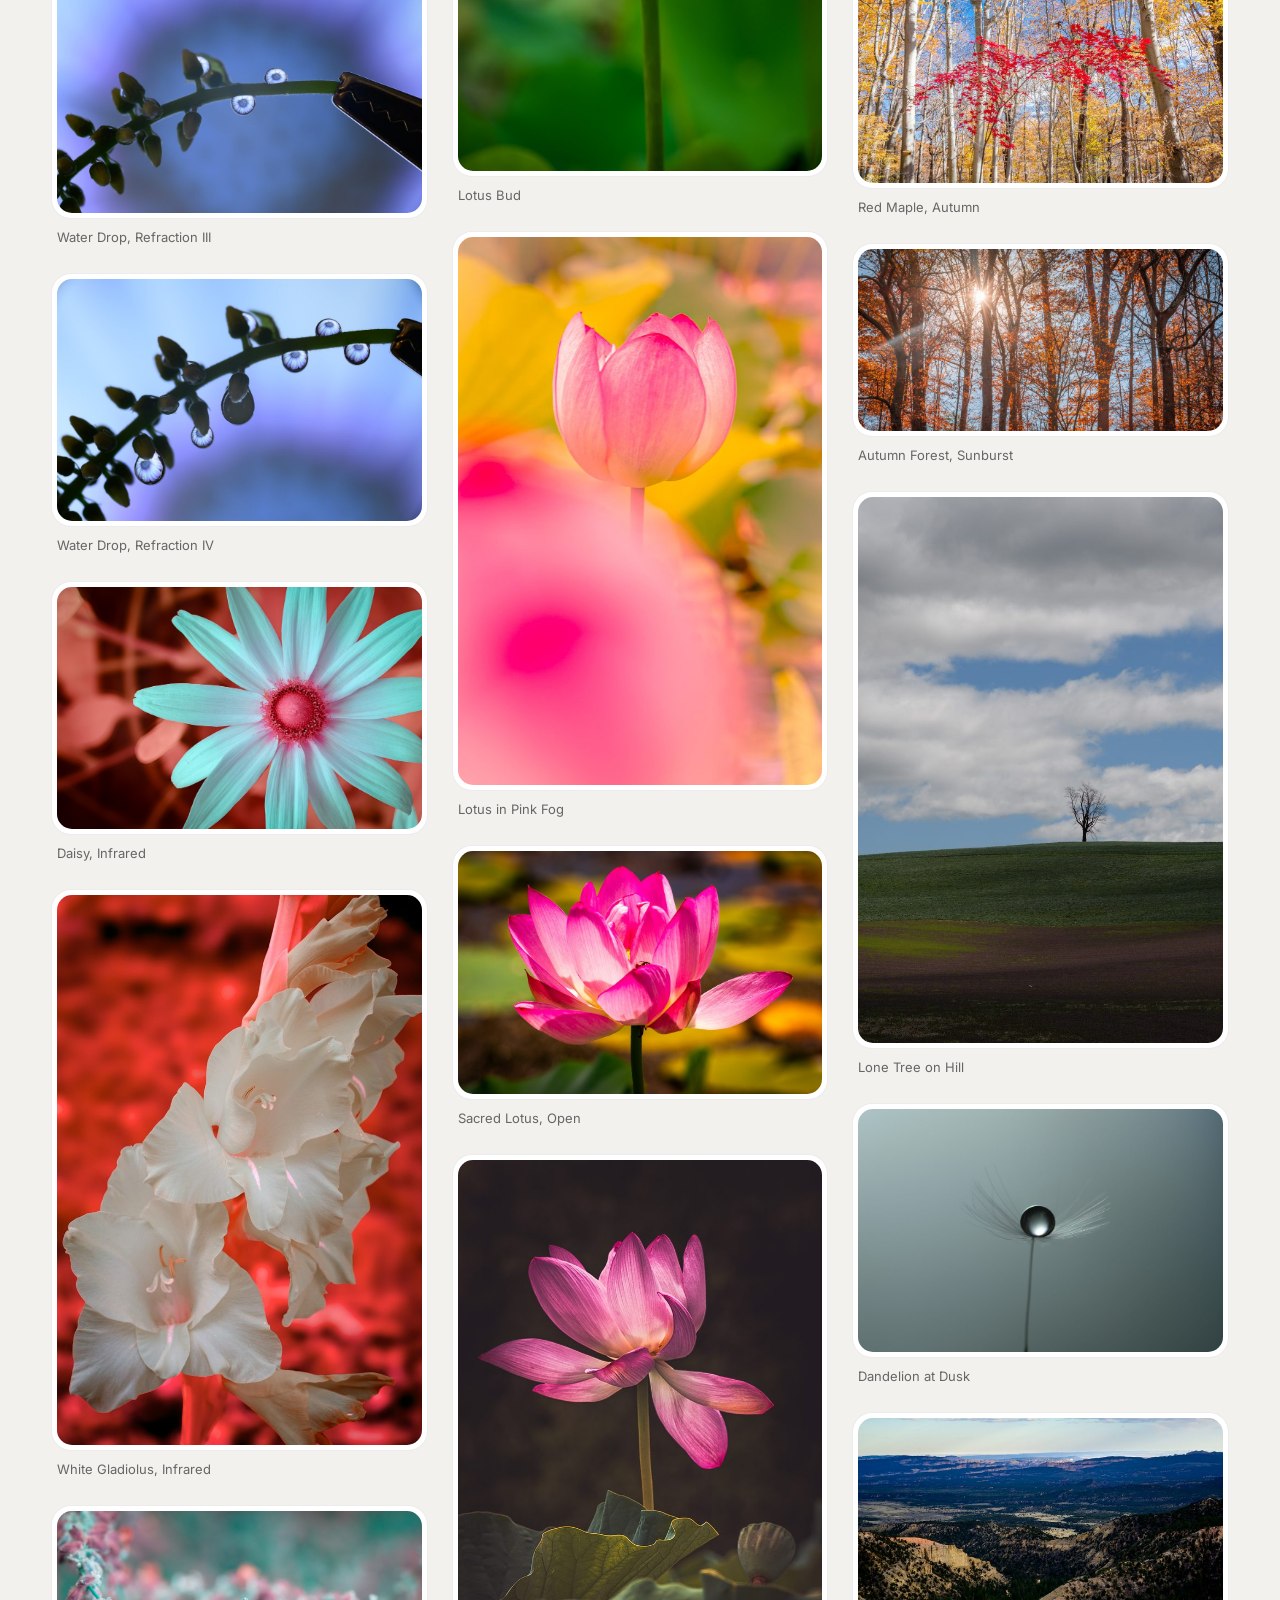
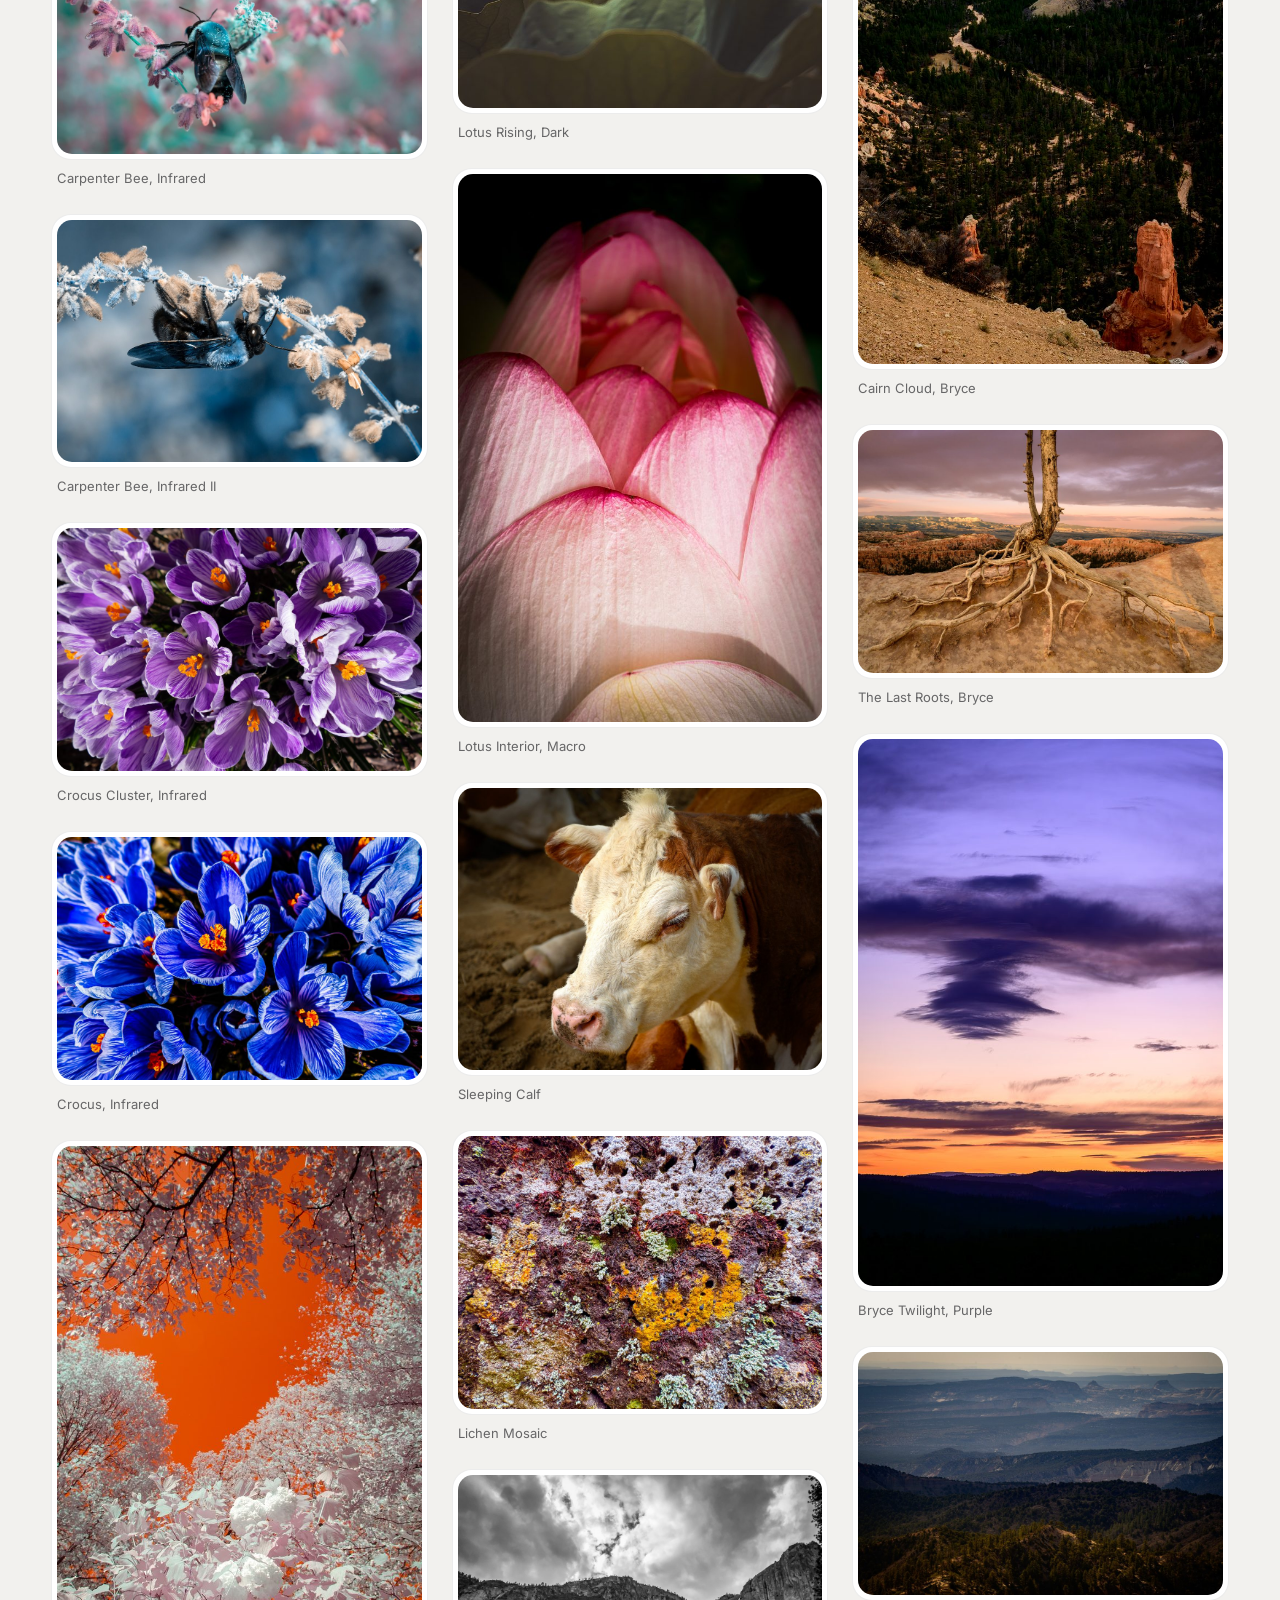
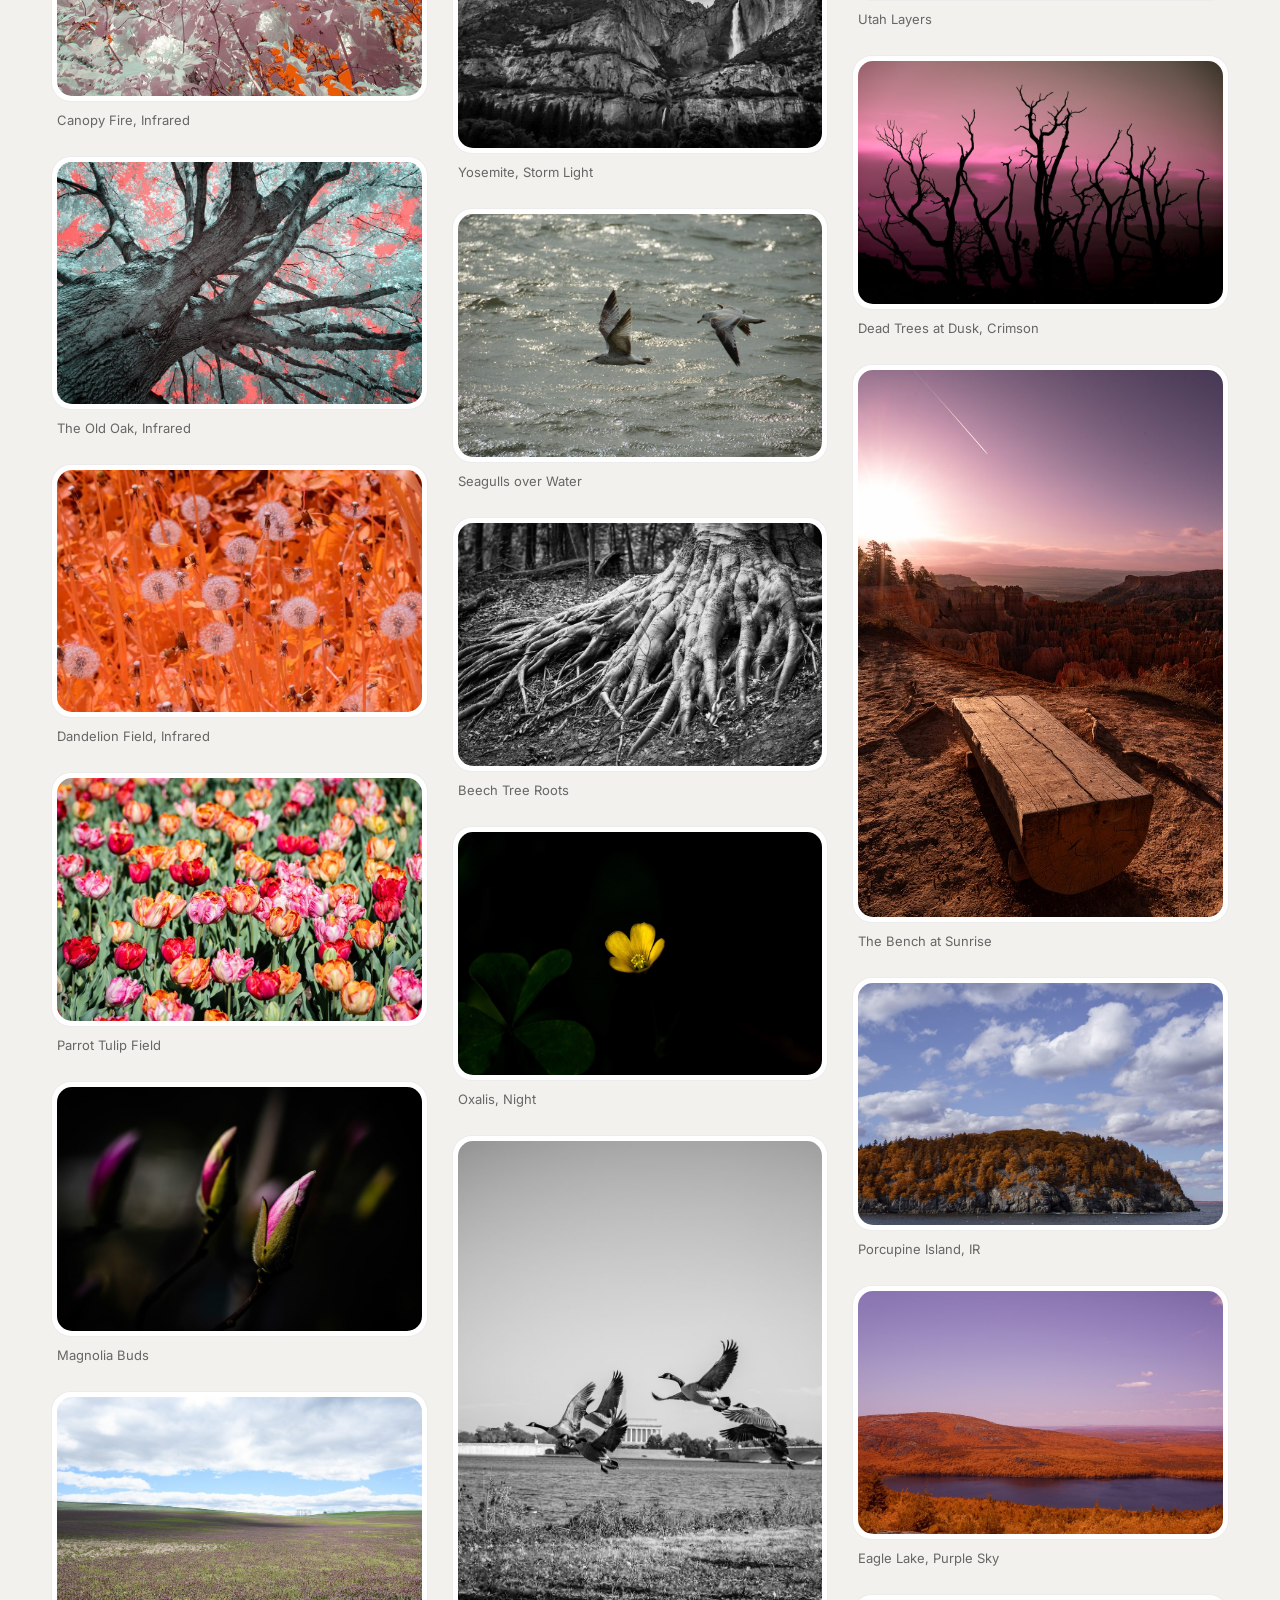
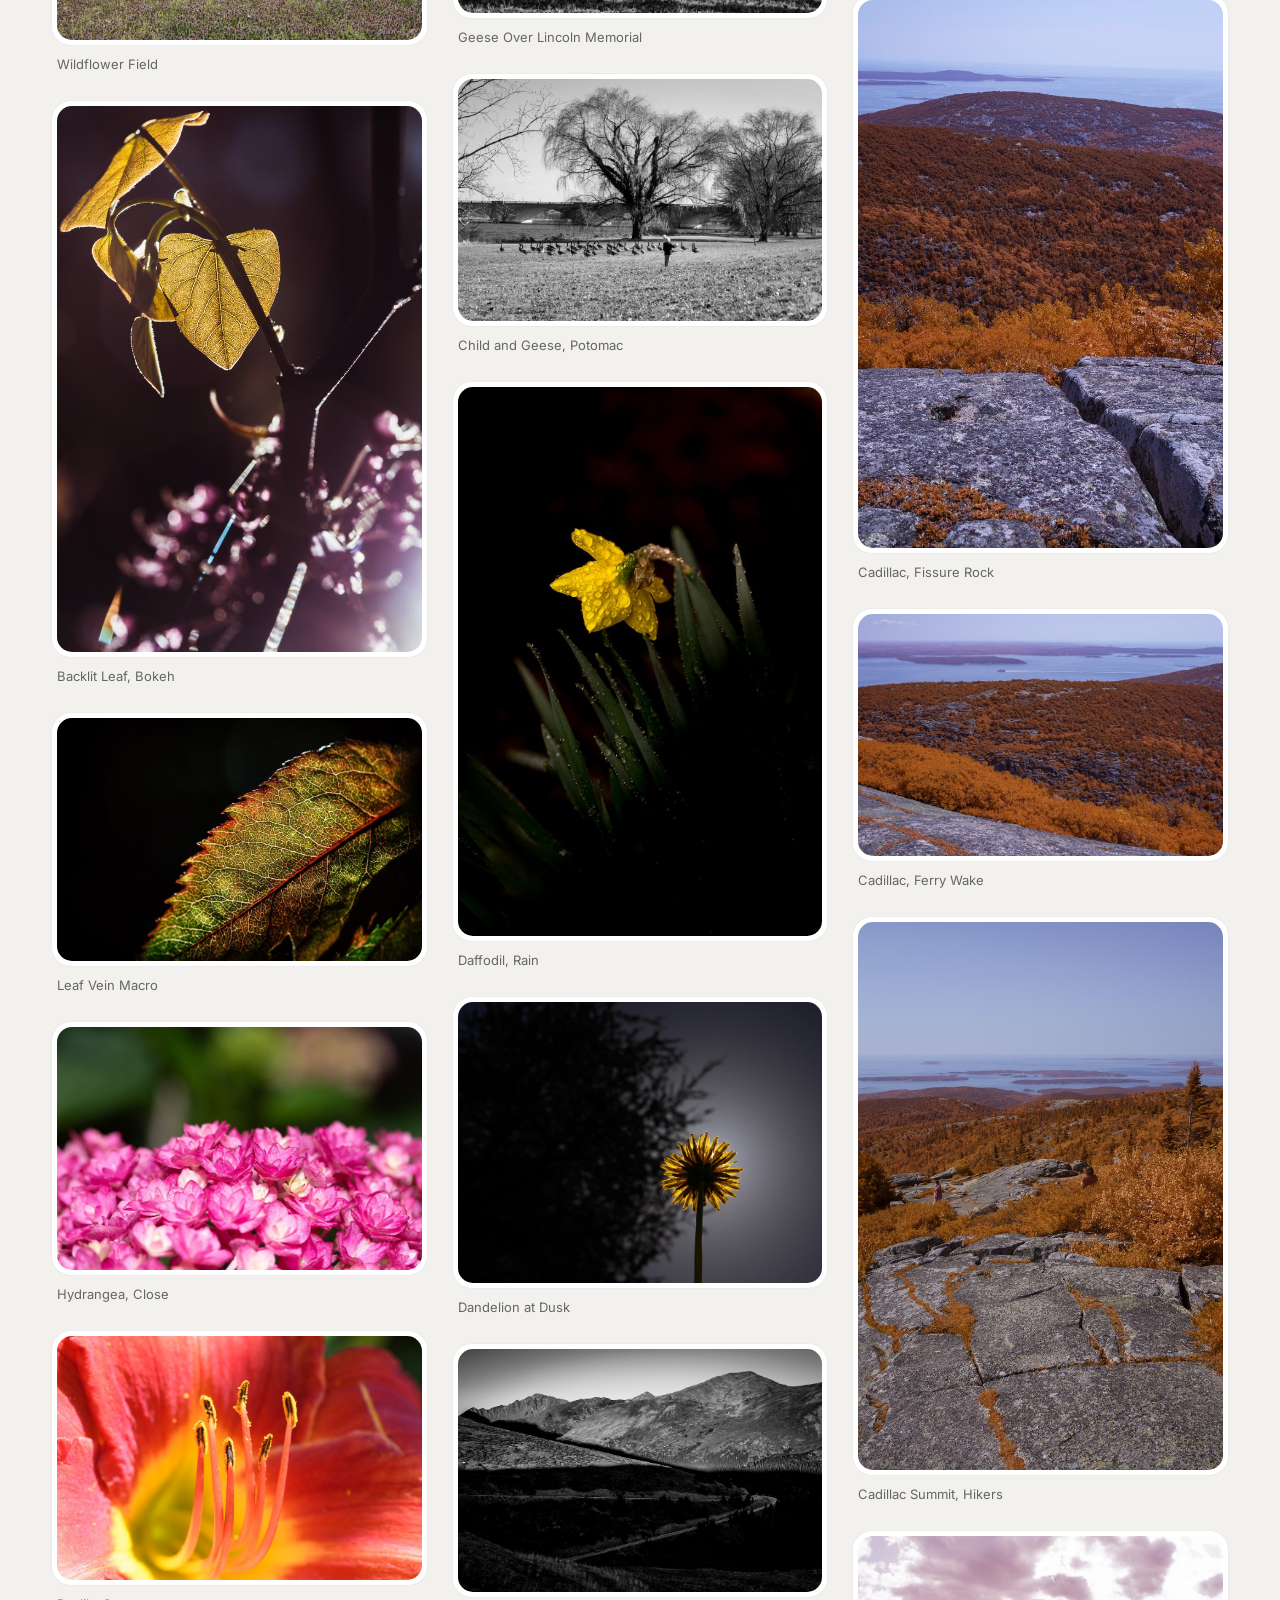
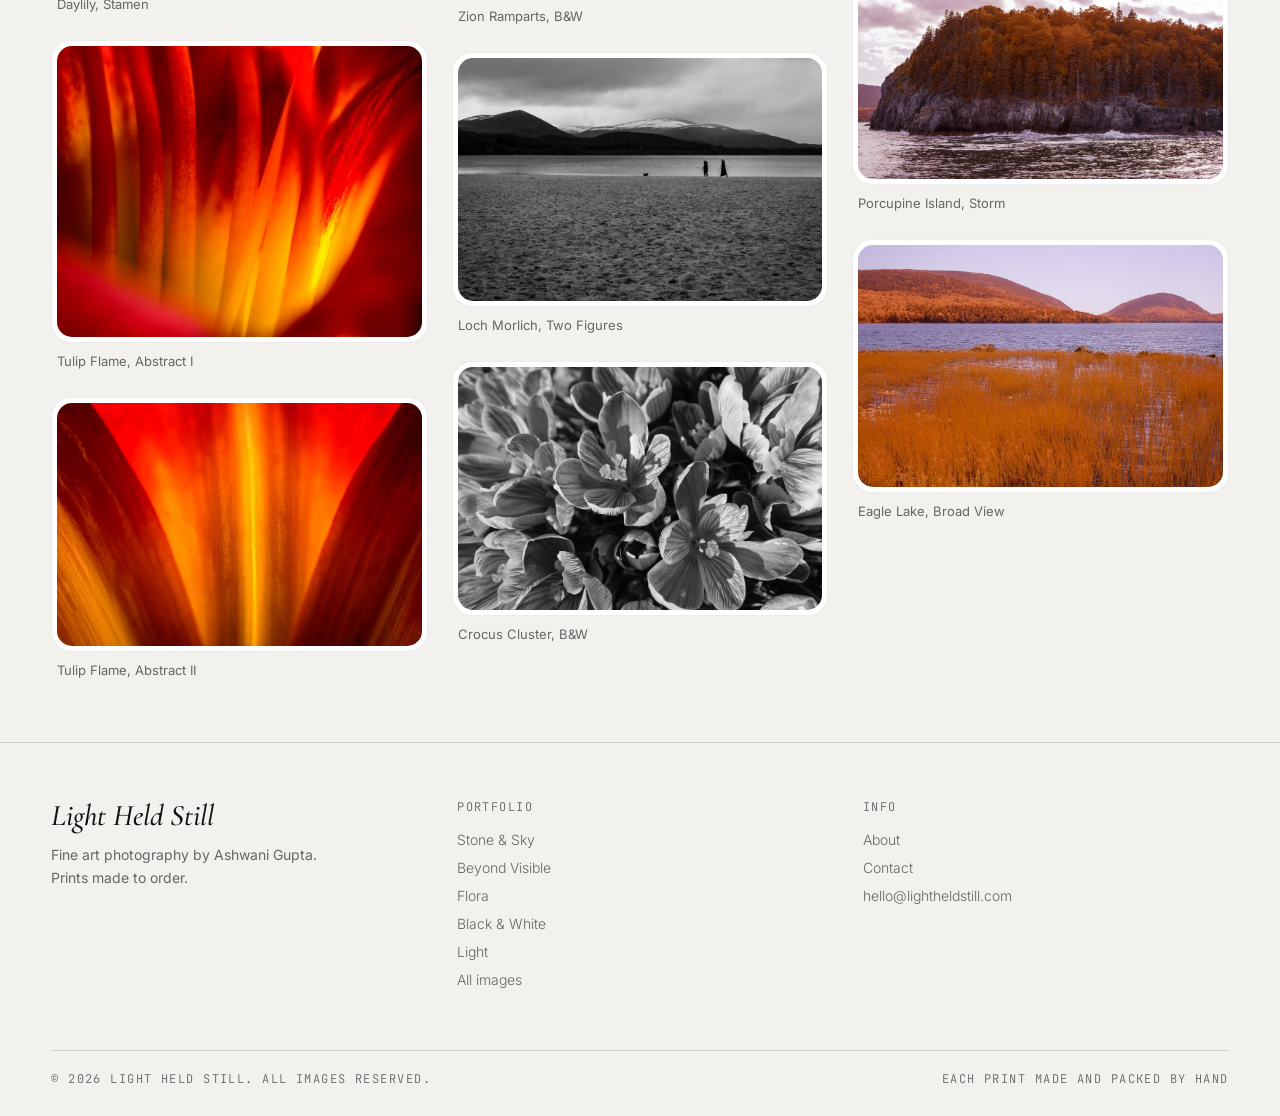
==== commit c035396f: "Redesign: warm off-white UI, selected work, 3:2 collection cards, photo page with size selector Co-A" ====
--- a/collection.html
+++ b/collection.html
@@ -4,138 +4,36 @@
 <meta charset="UTF-8">
 <meta name="viewport" content="width=device-width, initial-scale=1.0">
 <title>Collection — Light Held Still</title>
+<meta name="description" content="Photographs from Light Held Still.">
 <meta name="robots" content="noindex, nofollow">
 <link rel="stylesheet" href="css/style.css">
 </head>
 <body>
+<header id="site-header"></header>
 
-<header class="site-header">
-  <a href="index.html" class="wordmark">Light Held Still</a>
-  <nav class="nav-right">
-    <div class="nav-dropdown">
-      <button class="nav-dropdown-trigger">Portfolio <span class="caret">▾</span></button>
-      <div class="nav-dropdown-menu">
-        <div class="drop-col">
-          <a class="drop-item" href="collection.html?c=stone-sky">Stone &amp; Sky</a>
-          <a class="drop-item" href="collection.html?c=beyond-visible">Beyond Visible</a>
-          <a class="drop-item" href="collection.html?c=flora">Flora</a>
-        </div>
-        <div class="drop-divider-v"></div>
-        <div class="drop-col">
-          <a class="drop-item" href="collection.html?c=black-white">Black &amp; White</a>
-          <a class="drop-item" href="collection.html?c=light">Light</a>
-        </div>
-        <div class="drop-divider-v"></div>
-        <div class="drop-col-right">
-          <a class="drop-view-all" href="portfolio.html">View All Images →</a>
-        </div>
-      </div>
-    </div>
-    <a class="nav-link" href="index.html#about">About</a>
-    <a class="nav-link" href="index.html#contact">Contact</a>
-    <button class="nav-toggle" aria-label="Menu">&#9776;</button>
-  </nav>
-</header>
-
-<section class="section" style="padding-top:6rem">
-  <div class="section-head">
-    <div>
-      <div class="section-eyebrow"><a href="portfolio.html" style="color:inherit;text-decoration:none">Portfolio</a> &rsaquo; <span id="coll-eyebrow"></span></div>
-      <h2 class="section-title" id="coll-title"></h2>
-    </div>
-    <p class="section-note" id="coll-desc"></p>
+<section class="sec">
+  <div class="crumbs mono"><a class="textlink" href="portfolio.html">Portfolio</a><span>/</span><span id="crumb" class="dim" style="color:var(--dim)"></span></div>
+  <div class="sec-head">
+    <div><div class="mono dim" id="count"></div><h1 class="page-title" id="title"></h1></div>
+    <p id="desc"></p>
   </div>
-  <div class="photo-grid" id="photo-grid"></div>
+  <div class="masonry" id="grid"></div>
 </section>
-
-<footer class="site-footer">
-  <span>&copy; 2026 Light Held Still. All images reserved.</span>
-  <div class="footer-links">
-    <a href="portfolio.html">Portfolio</a>
-    <a href="index.html#about">About</a>
-    <a href="index.html#contact">Contact</a>
-  </div>
-</footer>
-
-<div class="lightbox" id="lightbox">
-  <button class="lightbox-close">Close &times;</button>
-  <button class="lightbox-prev" aria-label="Previous">&#8249;</button>
-  <button class="lightbox-next" aria-label="Next">&#8250;</button>
-  <img src="" alt="">
-  <div class="lightbox-cap">
-    <p class="lightbox-title"></p>
-    <p class="lightbox-sub"></p>
-    <button class="lightbox-order-btn" onclick="openOrderPanel(lbItems[lbIndex])">Order this Print</button>
-  </div>
-</div>
-
-<div class="order-panel" id="order-panel">
-  <div class="order-sheet">
-    <button class="order-close" onclick="closeOrderPanel()">&#x2715;</button>
-    <p class="order-photo-sub">Order a Print</p>
-    <h2 class="order-photo-title" id="order-photo-title"></h2>
-
-    <span class="order-label">Select a size</span>
-    <div class="size-grid">
-      <button class="size-btn" data-size='5 × 7"' data-price="35" onclick="selectSize(this)">
-        <span class="sz">5 × 7"</span><span class="pr">$35</span>
-      </button>
-      <button class="size-btn" data-size='8 × 10"' data-price="65" onclick="selectSize(this)">
-        <span class="sz">8 × 10"</span><span class="pr">$65</span>
-      </button>
-      <button class="size-btn" data-size='8.5 × 11"' data-price="75" onclick="selectSize(this)">
-        <span class="sz">8.5 × 11"</span><span class="pr">$75</span>
-      </button>
-      <button class="size-btn" data-size='11 × 17"' data-price="125" onclick="selectSize(this)">
-        <span class="sz">11 × 17"</span><span class="pr">$125</span>
-      </button>
-      <button class="size-btn" data-size='13 × 19"' data-price="175" onclick="selectSize(this)">
-        <span class="sz">13 × 19"</span><span class="pr">$175</span>
-      </button>
-    </div>
-
-    <p class="order-note">Mat and backing included. Ships within 5–7 business days.</p>
-
-    <div class="order-total">
-      <span class="order-total-label">Total</span>
-      <span class="order-total-amount" id="order-total-amount">—</span>
-    </div>
-
-    <a class="order-cta" id="order-cta" href="https://paypal.me/ashwaniguptabusiness" target="_blank" rel="noopener" style="pointer-events:none;opacity:0.4">
-      Order via PayPal
-    </a>
-  </div>
-</div>
-
-<script>
-function selectSize(btn) {
-  document.querySelectorAll('.size-btn').forEach(b => b.classList.remove('selected'));
-  btn.classList.add('selected');
-  const price = btn.dataset.price;
-  const size = btn.dataset.size;
-  document.getElementById('order-total-amount').textContent = '$' + price;
-  const cta = document.getElementById('order-cta');
-  const title = document.getElementById('order-photo-title').textContent;
-  cta.href = `https://paypal.me/ashwaniguptabusiness/${price}USD`;
-  cta.style.pointerEvents = '';
-  cta.style.opacity = '';
-}
-</script>
-
-
+<footer id="site-footer"></footer>
 <script src="js/catalog.js"></script>
 <script>
-  const params = new URLSearchParams(location.search);
-  const key = params.get('c') || 'stone-sky';
-  const coll = COLLECTIONS[key];
-  const items = byCollection(key);
+siteChrome('portfolio');
+const key=new URLSearchParams(location.search).get('c')||'all';
+const c=COLLECTIONS[key];
+const items=c?byCollection(key):CATALOG;
+const name=c?c.name:'All images';
+document.title=name+' — Light Held Still';
+document.getElementById('crumb').textContent=name;
+document.getElementById('title').textContent=name;
+document.getElementById('count').textContent=items.length+' photographs';
+document.getElementById('desc').textContent=c?c.desc:'Every photograph, across all five collections.';
+photoTiles(document.getElementById('grid'),items,c?key:'all');
 
-  document.title = `${coll.name} — Light Held Still`;
-  document.getElementById('coll-eyebrow').textContent = coll.name;
-  document.getElementById('coll-title').textContent = coll.name;
-  document.getElementById('coll-desc').textContent = coll.desc;
-
-  renderGrid(document.getElementById('photo-grid'), items);
 </script>
 </body>
 </html>
--- a/css/style.css
+++ b/css/style.css
@@ -1,918 +1,122 @@
-/* ============================================================
-   Light Held Still — Photography Portfolio
-   White gallery aesthetic, Cormorant Garamond wordmark,
-   centered nav with Portfolio dropdown.
-   ============================================================ */
+@import url('https://fonts.googleapis.com/css2?family=Cormorant+Garamond:ital,wght@0,400;1,400;1,500&family=Inter:wght@300;400;500&family=JetBrains+Mono:wght@400;500&display=swap');
+:root{--bg:#f2f1ee;--ink:#101014;--dim:rgba(16,16,20,.62);--rule:rgba(16,16,20,.14);--edge:rgba(16,16,20,.4);--gold:#e8c878;--pad:clamp(20px,4vw,56px)}
+*{box-sizing:border-box}
+html{scroll-behavior:smooth}
+body{margin:0;background:var(--bg);color:var(--ink);font-family:'Inter',system-ui,sans-serif;font-weight:300;-webkit-font-smoothing:antialiased}
+a{color:inherit;text-decoration:none}
+img{max-width:100%}
+.mono{font-family:'JetBrains Mono',ui-monospace,Menlo,monospace;text-transform:uppercase;letter-spacing:.12em;font-size:12px;line-height:1.4}
+.serif{font-family:'Cormorant Garamond',Georgia,serif;font-style:italic;font-weight:400}
+.dim{color:var(--dim)}
 
-@import url('https://fonts.googleapis.com/css2?family=Cormorant+Garamond:ital,wght@0,300;0,400;1,300;1,400;1,500&family=Inter:wght@300;400;500&display=swap');
+/* top bar */
+#site-header{display:flex;flex-wrap:wrap;align-items:stretch;min-height:48px;border-bottom:1px solid var(--rule);background:var(--bg);position:relative;z-index:20}
+.mark{display:flex;align-items:center;justify-content:center;width:56px;border-right:1px solid var(--rule);font:italic 500 21px 'Cormorant Garamond',Georgia,serif}
+.topnav{display:flex;flex-wrap:wrap;align-items:center;gap:6px;padding:0 14px;flex-grow:1}
+.topnav>a,.dd>a{color:var(--dim);padding:6px 10px;transition:color .12s linear;display:inline-block}
+.topnav>a:hover,.dd>a:hover{color:var(--ink)}
+.topnav a.cur{background:var(--ink);color:var(--bg)}
+.cta-block{display:flex;align-items:center;background:var(--ink);color:var(--bg);padding:0 28px;font-weight:500;transition:opacity .15s cubic-bezier(.4,0,.2,1)}
+.cta-block:hover{opacity:.8}
+.dd{position:relative}
+.dd-menu{display:none;position:absolute;top:100%;left:0;min-width:210px;background:var(--bg);border:1px solid var(--rule);padding:6px}
+.dd-menu a{display:block;padding:10px 12px;color:var(--dim);transition:color .12s linear}
+.dd-menu a:hover{color:var(--ink)}
+.dd:hover .dd-menu,.dd.open .dd-menu{display:block}
 
-:root {
-  --white:    #ffffff;
-  --off:      #f7f5f1;
-  --stone:    #e8e4dc;
-  --muted:    #9a9488;
-  --ink:      #1a1714;
-  --ink-2:    #2a2724;
-  --rust:     #b5623b;
-  --rule:     #e4e0d8;
-  --rule-dk:  #2e2b27;
-  --display:  'Cormorant Garamond', Georgia, serif;
-  --body:     'Inter', -apple-system, sans-serif;
-  --gutter:   clamp(20px, 4vw, 56px);
-}
+/* hero */
+.hero{position:relative;min-height:620px;height:84vh;max-height:880px;overflow:hidden;background:#3a2c26}
+.hero img{position:absolute;inset:0;width:100%;height:100%;object-fit:cover;object-position:center 42%}
+.hero::after{content:"";position:absolute;left:0;right:0;bottom:0;height:52%;background:linear-gradient(to top,rgba(10,8,6,.62),rgba(10,8,6,0))}
+.hero-text{position:absolute;z-index:2;left:var(--pad);right:var(--pad);bottom:clamp(28px,5vw,56px)}
+.hero h1{margin:0;font:italic 500 clamp(46px,9vw,112px)/.95 'Cormorant Garamond',Georgia,serif;color:var(--gold);text-shadow:0 2px 28px rgba(0,0,0,.45)}
+.hero p{margin:22px 0 0;color:rgba(255,255,255,.88)}
 
-* { box-sizing: border-box; }
-html { scroll-behavior: smooth; }
+/* sections */
+.sec{padding:clamp(48px,6vw,88px) var(--pad) 0}
+.sec-head{display:flex;flex-wrap:wrap;align-items:flex-end;justify-content:space-between;gap:20px;margin-bottom:36px}
+.sec-head h2,.page-title{margin:12px 0 0;font:italic 400 clamp(40px,5.2vw,68px)/1 'Cormorant Garamond',Georgia,serif}
+.sec-head p{margin:0;max-width:34ch;font-size:15px;line-height:1.6;color:var(--dim);font-weight:400}
 
-body {
-  margin: 0;
-  background: var(--white);
-  color: var(--ink);
-  font-family: var(--body);
-  font-weight: 300;
-  line-height: 1.5;
-  -webkit-font-smoothing: antialiased;
-}
+/* framed photo */
+.frame{display:block;background:#fff;padding:5px;border-radius:20px;border:1px solid rgba(16,16,20,.08)}
+.frame-in{border-radius:15px;overflow:hidden;line-height:0;background:#d9d7d2}
+.frame-in img{display:block;width:100%;height:auto;transition:transform .4s cubic-bezier(.2,.7,.2,1)}
+a:hover>.frame .frame-in img,a.frame:hover .frame-in img{transform:scale(1.035)}
+.frame.lg{padding:5px;border-radius:22px}
+.frame.lg .frame-in{border-radius:17px}
 
-img { max-width: 100%; display: block; }
-a { color: inherit; text-decoration: none; }
-::selection { background: var(--rust); color: var(--white); }
+/* selected rows */
+.srow{display:flex;flex-wrap:wrap;gap:20px;margin-bottom:20px}
+.srow>a{min-width:0}
 
-a:focus-visible, button:focus-visible {
-  outline: 1px solid var(--rust);
-  outline-offset: 4px;
-}
+/* collection cards */
+.cards{display:grid;grid-template-columns:repeat(auto-fit,minmax(min(100%,320px),1fr));gap:36px 28px}
+.card-img{border-radius:17px;overflow:hidden;aspect-ratio:3/2;background:#d9d7d2}
+.card-img img{width:100%;height:100%;object-fit:cover;display:block;transition:transform .4s cubic-bezier(.2,.7,.2,1)}
+.card:hover .card-img img{transform:scale(1.035)}
+.card .frame{border-radius:22px}
+.card-meta{display:flex;align-items:baseline;justify-content:space-between;gap:12px;margin:18px 6px 0}
+.card-name{font:italic 400 30px/1.1 'Cormorant Garamond',Georgia,serif}
+.card-desc{margin:8px 6px 0;font-size:14px;line-height:1.6;color:var(--dim);font-weight:400;max-width:44ch}
+.all{display:flex;flex-direction:column;justify-content:space-between;border:1px solid var(--edge);border-radius:22px;padding:28px;min-height:360px;background:var(--bg);transition:background-color .12s linear,color .12s linear,border-color .12s linear}
+.all:hover{background:var(--ink);color:var(--bg);border-color:transparent}
+.all .dim{transition:color .12s linear}
+.all:hover .dim{color:rgba(242,241,238,.7)}
+.all-title{display:block;font:italic 400 44px/1.05 'Cormorant Garamond',Georgia,serif}
 
-/* ── Header ── */
-.site-header {
-  position: sticky;
-  top: 0;
-  z-index: 40;
-  background: rgba(255,255,255,0.97);
-  backdrop-filter: blur(8px);
-  border-bottom: 0.5px solid var(--rule);
-  padding: 0 var(--gutter);
-  height: 64px;
-  display: flex;
-  align-items: center;
-  justify-content: space-between;
-  gap: 2rem;
-}
+/* photo masonry */
+.masonry{column-count:3;column-gap:24px}
+.tile{display:block;break-inside:avoid;margin:0 0 28px}
+.tile-cap{margin:10px 6px 0;font-size:13px;color:var(--dim);font-weight:400;transition:color .12s linear}
+.tile:hover .tile-cap{color:var(--ink)}
+@media(max-width:900px){.masonry{column-count:2}}
+@media(max-width:520px){.masonry{column-count:1}}
 
-/* Left: wordmark — Cormorant Garamond italic */
-.wordmark {
-  font-family: 'Cormorant Garamond', serif;
-  font-style: italic;
-  font-weight: 500;
-  font-size: 38px;
-  letter-spacing: 0.02em;
-  color: var(--ink);
-  white-space: nowrap;
-  flex-shrink: 0;
-  line-height: 1;
-}
+/* about / contact */
+.rulesec{margin:0 var(--pad);padding:clamp(56px,7vw,96px) 0;border-top:1px solid var(--rule)}
+.about-grid{display:grid;grid-template-columns:repeat(auto-fit,minmax(min(100%,300px),1fr));gap:48px 64px}
+.prose{font-size:17px;line-height:1.75;max-width:60ch}
+.prose p{margin:0}.prose p+p{margin-top:22px}
+.contact{text-align:center;padding:clamp(64px,8vw,112px) 0}
+.contact h2{margin:18px auto 0;max-width:14ch;font:italic 400 clamp(46px,7vw,92px)/1 'Cormorant Garamond',Georgia,serif}
+.btns{display:flex;flex-wrap:wrap;justify-content:center;gap:12px;margin-top:40px}
 
-/* Hide old left nav slot */
-.nav-left { display: none; }
+/* buttons */
+.btn-solid,.btn-line{display:inline-block;text-align:center;padding:17px 26px;font-weight:500;cursor:pointer;font-family:'JetBrains Mono',ui-monospace,monospace}
+.btn-solid{background:var(--ink);color:var(--bg);border:1px solid var(--ink);transition:opacity .15s cubic-bezier(.4,0,.2,1)}
+.btn-solid:hover{opacity:.8}
+.btn-line{background:var(--bg);color:var(--ink);border:1px solid var(--edge);transition:background-color .12s linear,color .12s linear,border-color .12s linear}
+.btn-line:hover{background:var(--ink);color:var(--bg);border-color:transparent}
+.flink{display:block;color:var(--dim);transition:color .12s linear;font-size:14px;line-height:2}
+.flink:hover{color:var(--ink)}
+.textlink{color:var(--dim);transition:color .12s linear}.textlink:hover{color:var(--ink)}
 
-/* Right nav */
-.nav-right {
-  display: flex;
-  align-items: center;
-  gap: 2rem;
-}
+/* footer */
+#site-footer{border-top:1px solid var(--rule);padding:56px var(--pad) 28px;margin-top:clamp(40px,5vw,72px)}
+.foot-grid{display:grid;grid-template-columns:repeat(auto-fit,minmax(min(100%,200px),1fr));gap:40px}
+.foot-mark{font-size:30px;line-height:1.1;font-weight:500}
+.foot-brand p{margin:12px 0 0;font-size:14px;line-height:1.6;color:var(--dim);font-weight:400;max-width:30ch}
+.foot-grid .mono{margin-bottom:10px}
+.foot-base{display:flex;flex-wrap:wrap;justify-content:space-between;gap:12px;margin-top:56px;padding-top:20px;border-top:1px solid var(--rule)}
 
-.nav-link {
-  font-size: 11px;
-  letter-spacing: 0.14em;
-  text-transform: uppercase;
-  color: var(--muted);
-  transition: color 0.2s;
-  cursor: pointer;
-  background: none;
-  border: none;
-  padding: 0;
-  font-family: var(--body);
-}
-.nav-link:hover { color: var(--ink); }
-
-/* Portfolio dropdown trigger */
-.nav-dropdown {
-  position: relative;
-}
-
-.nav-dropdown-trigger {
-  font-size: 11px;
-  letter-spacing: 0.14em;
-  text-transform: uppercase;
-  color: var(--ink);
-  font-weight: 500;
-  display: flex;
-  align-items: center;
-  gap: 5px;
-  cursor: pointer;
-  background: none;
-  border: none;
-  padding: 0;
-  font-family: var(--body);
-}
-
-.nav-dropdown-trigger .caret {
-  font-size: 7px;
-  opacity: 0.4;
-  transition: transform 0.2s;
-}
-
-.nav-dropdown:hover .caret { transform: rotate(180deg); }
-
-/* Dropdown menu */
-.nav-dropdown-menu {
-  position: absolute;
-  top: 100%;
-  left: 50%;
-  transform: translateX(-50%);
-  background: var(--white);
-  border: 0.5px solid var(--rule);
-  min-width: 420px;
-  display: none;
-  padding: 0.75rem 0;
-  box-shadow: 0 8px 32px rgba(0,0,0,0.08);
-  /* invisible top padding bridges the gap so cursor doesn't escape */
-  padding-top: 1rem;
-  margin-top: 0;
-}
-
-/* Bridge: invisible hover area between trigger and menu */
-.nav-dropdown-menu::before {
-  content: '';
-  position: absolute;
-  top: -18px;
-  left: 0;
-  right: 0;
-  height: 18px;
-}
-
-.nav-dropdown:hover .nav-dropdown-menu,
-.nav-dropdown.open .nav-dropdown-menu { display: flex; }
-
-.drop-col {
-  flex: 1;
-  padding: 0.5rem 1.5rem;
-}
-
-.drop-divider-v {
-  width: 0.5px;
-  background: var(--rule);
-  margin: 0.75rem 0;
-  flex-shrink: 0;
-}
-
-.drop-item {
-  display: block;
-  font-size: 11px;
-  letter-spacing: 0.12em;
-  text-transform: uppercase;
-  color: var(--muted);
-  padding: 0.4rem 0;
-  transition: color 0.2s;
-}
-.drop-item:hover { color: var(--ink); }
-
-.drop-view-all {
-  display: block;
-  font-size: 11px;
-  letter-spacing: 0.12em;
-  text-transform: uppercase;
-  color: var(--rust);
-  padding: 0.4rem 0;
-  transition: color 0.2s;
-}
-.drop-view-all:hover { color: var(--ink); }
-
-.drop-col-right {
-  display: flex;
-  align-items: flex-end;
-  padding: 0.5rem 1.5rem;
-}
-
-/* Mobile toggle */
-.nav-toggle {
-  display: none;
-  background: none;
-  border: none;
-  color: var(--ink);
-  font-size: 22px;
-  cursor: pointer;
-}
-
-/* ── Hero ── */
-.hero {
-  position: relative;
-  height: 88vh;
-  min-height: 560px;
-  display: flex;
-  align-items: flex-end;
-  overflow: hidden;
-}
-
-.hero-img {
-  position: absolute;
-  inset: 0;
-  width: 100%;
-  height: 100%;
-  object-fit: cover;
-  object-position: center 42%;
-  animation: hero-reveal 2.4s ease both;
-}
-
-@keyframes hero-reveal {
-  from { opacity: 0; transform: scale(1.04); }
-  to   { opacity: 1; transform: scale(1); }
-}
-
-.hero::after {
-  content: '';
-  position: absolute;
-  inset: 0;
-  background: linear-gradient(to top, rgba(20,18,16,0.96) 0%, rgba(20,18,16,0.2) 55%, transparent 100%);
-}
-
-.hero-content {
-  position: relative;
-  z-index: 2;
-  padding: 0 var(--gutter) 56px;
-  max-width: 740px;
-}
-
-.hero-eyebrow {
-  font-size: 11px;
-  letter-spacing: 0.2em;
-  text-transform: uppercase;
-  color: var(--rust);
-  margin-bottom: 16px;
-}
-
-.hero-title {
-  font-family: var(--display);
-  font-style: italic;
-  font-weight: 300;
-  font-size: clamp(40px, 6vw, 78px);
-  line-height: 1.02;
-  margin: 0 0 18px;
-  color: #fff;
-}
-
-.hero-sub {
-  font-size: 15px;
-  color: rgba(255,255,255,0.55);
-  max-width: 46ch;
-  margin: 0 0 28px;
-}
-
-.hero-actions { display: flex; gap: 16px; flex-wrap: wrap; }
-
-.btn {
-  display: inline-block;
-  padding: 13px 28px;
-  font-size: 11px;
-  letter-spacing: 0.12em;
-  text-transform: uppercase;
-  border: 1px solid rgba(255,255,255,0.4);
-  color: #fff;
-  transition: background 0.25s, color 0.25s, border-color 0.25s;
-}
-.btn:hover { background: #fff; color: var(--ink); border-color: #fff; }
-
-.btn-solid {
-  background: var(--rust);
-  border-color: var(--rust);
-  color: #fff;
-}
-.btn-solid:hover { background: transparent; color: #fff; border-color: #fff; }
-
-/* ── Section scaffolding ── */
-.section { padding: 96px var(--gutter); }
-.section-tight { padding: 56px var(--gutter); }
-
-.section-tight .section-head {
-  margin-bottom: 26px;
-  padding-bottom: 18px;
-}
-
-.section-head {
-  display: flex;
-  justify-content: space-between;
-  align-items: flex-end;
-  gap: 24px;
-  margin-bottom: 40px;
-  border-bottom: 0.5px solid var(--rule);
-  padding-bottom: 22px;
-}
-
-.section-eyebrow {
-  font-size: 11px;
-  letter-spacing: 0.16em;
-  text-transform: uppercase;
-  color: var(--rust);
-  margin-bottom: 10px;
-}
-
-.section-title {
-  font-family: var(--display);
-  font-style: italic;
-  font-weight: 300;
-  font-size: clamp(28px, 4vw, 46px);
-  margin: 0;
-  color: var(--ink);
-}
-
-.section-note {
-  color: var(--muted);
-  font-size: 13px;
-  max-width: 42ch;
-  text-align: right;
-}
-
-@media (max-width: 720px) {
-  .section-head { flex-direction: column; align-items: flex-start; }
-  .section-note { text-align: left; }
-}
-
-/* ── Collection grid ── */
-.collection-grid {
-  display: grid;
-  grid-template-columns: repeat(3, 1fr);
-  gap: 2px;
-}
-
-@media (max-width: 900px) { .collection-grid { grid-template-columns: repeat(2, 1fr); } }
-@media (max-width: 560px) {
-  .collection-grid { grid-template-columns: repeat(2, 1fr); gap: 2px; }
-  .collection-meta { padding: 12px 14px; }
-  .collection-name { font-size: 16px; margin-bottom: 0; }
-  .collection-count { font-size: 8px; margin-bottom: 2px; }
-}
-
-.collection-card {
-  position: relative;
-  aspect-ratio: 4 / 3.1;
-  overflow: hidden;
-  background: var(--stone);
-  display: block;
-}
-
-.collection-card img {
-  width: 100%;
-  height: 100%;
-  object-fit: cover;
-  transition: transform 1.1s cubic-bezier(0.16,1,0.3,1), filter 0.6s ease;
-}
-
-.collection-card:hover img { transform: scale(1.06); filter: brightness(1.04); }
-
-.collection-card::before {
-  content: '';
-  position: absolute;
-  inset: 0;
-  background: linear-gradient(to top, rgba(20,18,16,0.88) 0%, rgba(20,18,16,0.6) 20%, rgba(20,18,16,0.0) 40%);
-  z-index: 1;
-}
-
-.collection-meta {
-  position: absolute;
-  left: 0; right: 0; bottom: 0;
-  z-index: 2;
-  padding: 18px 20px;
-}
-
-.collection-count {
-  font-size: 10px;
-  letter-spacing: 0.14em;
-  text-transform: uppercase;
-  color: var(--rust);
-  margin-bottom: 4px;
-}
-
-.collection-name {
-  font-family: var(--display);
-  font-style: italic;
-  font-weight: 300;
-  font-size: 22px;
-  margin: 0 0 4px;
-  color: #fff;
-}
-
-.collection-desc {
-  font-size: 12px;
-  color: rgba(255,255,255,0.5);
-  max-width: 32ch;
-}
-
-/* ── Photo grid (collection pages) ── */
-.photo-grid {
-  display: grid;
-  grid-template-columns: repeat(4, 1fr);
-  gap: 2px;
-}
-
-@media (max-width: 1000px) { .photo-grid { grid-template-columns: repeat(3, 1fr); } }
-@media (max-width: 680px)  { .photo-grid { grid-template-columns: repeat(2, 1fr); } }
-
-.photo-tile {
-  position: relative;
-  overflow: hidden;
-  aspect-ratio: 4 / 5;
-  background: var(--stone);
-  cursor: pointer;
-}
-
-.photo-tile img {
-  width: 100%;
-  height: 100%;
-  object-fit: cover;
-  opacity: 0;
-  transform: scale(1.03);
-  transition: transform 0.9s cubic-bezier(0.16,1,0.3,1), opacity 0.7s ease;
-}
-
-.photo-tile img.loaded { opacity: 1; transform: scale(1); }
-.photo-tile:hover img { transform: scale(1.045); }
-
-.photo-tile-label {
-  position: absolute;
-  left: 0; right: 0; bottom: 0;
-  padding: 16px;
-  background: linear-gradient(to top, rgba(20,18,16,0.85), transparent);
-  opacity: 0;
-  transition: opacity 0.3s ease;
-  font-size: 12px;
-  letter-spacing: 0.03em;
-  color: #fff;
-  z-index: 2;
-}
-.photo-tile:hover .photo-tile-label { opacity: 1; }
-
-/* ── Lightbox ── */
-.lightbox {
-  position: fixed;
-  inset: 0;
-  z-index: 100;
-  background: rgba(10,9,8,0.97);
-  display: none;
-  align-items: center;
-  justify-content: center;
-  flex-direction: column;
-  padding: 40px var(--gutter);
-}
-
-.lightbox.open { display: flex; }
-
-.lightbox img {
-  max-width: 100%;
-  max-height: 76vh;
-  object-fit: contain;
-}
-
-.lightbox-cap {
-  margin-top: 20px;
-  text-align: center;
-}
-
-.lightbox-title {
-  font-family: var(--display);
-  font-style: italic;
-  font-weight: 300;
-  font-size: 22px;
-  margin: 0 0 6px;
-  color: #fff;
-}
-
-.lightbox-sub {
-  font-size: 11px;
-  color: var(--muted);
-  letter-spacing: 0.1em;
-  text-transform: uppercase;
-}
-
-.lightbox-close, .lightbox-prev, .lightbox-next {
-  position: absolute;
-  background: none;
-  border: none;
-  color: var(--muted);
-  cursor: pointer;
-}
-
-.lightbox-close { top: 28px; right: var(--gutter); font-size: 11px; letter-spacing: 0.12em; text-transform: uppercase; }
-.lightbox-prev  { left: var(--gutter); top: 50%; transform: translateY(-50%); font-size: 28px; }
-.lightbox-next  { right: var(--gutter); top: 50%; transform: translateY(-50%); font-size: 28px; }
-.lightbox-prev:hover, .lightbox-next:hover, .lightbox-close:hover { color: #fff; }
-
-/* ── Footer ── */
-.site-footer {
-  padding: 48px var(--gutter) 36px;
-  border-top: 0.5px solid var(--rule);
-  display: flex;
-  justify-content: space-between;
-  align-items: center;
-  flex-wrap: wrap;
-  gap: 20px;
-  color: var(--muted);
-  font-size: 12px;
-}
-
-.footer-links { display: flex; gap: 24px; }
-.footer-links a:hover { color: var(--ink); }
-
-/* ── Mobile nav ── */
-@media (max-width: 760px) {
-  .site-header { grid-template-columns: 1fr auto; }
-  .nav-left, .nav-right { display: none; }
-  .nav-toggle { display: block; }
-  .site-nav-mobile {
-    position: fixed;
-    inset: 0;
-    background: var(--white);
-    flex-direction: column;
-    justify-content: center;
-    align-items: center;
-    gap: 28px;
-    font-size: 14px;
-    display: none;
-    z-index: 50;
-  }
-  .site-nav-mobile.open { display: flex; }
-}
-
-/* ── Order panel ── */
-.order-panel {
-  position: fixed;
-  inset: 0;
-  z-index: 200;
-  display: none;
-  align-items: flex-end;
-  justify-content: center;
-  background: rgba(10,9,8,0.75);
-  backdrop-filter: blur(4px);
-}
-.order-panel.open { display: flex; }
-
-.order-sheet {
-  background: var(--white);
-  color: var(--ink);
-  width: 100%;
-  max-width: 520px;
-  border-radius: 12px 12px 0 0;
-  padding: 36px 36px 48px;
-  position: relative;
-  animation: sheet-up 0.35s cubic-bezier(0.16,1,0.3,1) both;
-}
-
-@keyframes sheet-up {
-  from { transform: translateY(100%); opacity: 0; }
-  to   { transform: translateY(0);    opacity: 1; }
-}
-
-.order-close {
-  position: absolute;
-  top: 18px; right: 20px;
-  background: none; border: none;
-  color: var(--muted);
-  font-size: 20px; cursor: pointer;
-  line-height: 1;
-}
-.order-close:hover { color: var(--ink); }
-
-.order-photo-title {
-  font-family: var(--display);
-  font-style: italic;
-  font-weight: 300;
-  font-size: 24px;
-  margin: 0 0 4px;
-  padding-right: 32px;
-  color: var(--ink);
-}
-
-.order-photo-sub {
-  font-size: 11px;
-  color: var(--rust);
-  letter-spacing: 0.12em;
-  text-transform: uppercase;
-  margin-bottom: 28px;
-}
-
-.order-label {
-  font-size: 11px;
-  letter-spacing: 0.12em;
-  text-transform: uppercase;
-  color: var(--muted);
-  margin-bottom: 12px;
-  display: block;
-}
-
-.size-grid {
-  display: grid;
-  grid-template-columns: repeat(3, 1fr);
-  gap: 8px;
-  margin-bottom: 24px;
-}
-
-.size-btn {
-  background: var(--off);
-  border: 1px solid var(--rule);
-  color: var(--ink);
-  border-radius: 6px;
-  padding: 14px 8px;
-  cursor: pointer;
-  text-align: center;
-  transition: border-color 0.2s, background 0.2s;
-  font-family: var(--body);
-}
-.size-btn:hover { border-color: var(--muted); }
-.size-btn.selected { border-color: var(--rust); background: rgba(181,98,59,0.07); }
-.size-btn .sz { display: block; font-size: 14px; font-weight: 500; margin-bottom: 4px; color: var(--ink); }
-.size-btn .pr { display: block; font-size: 11px; color: var(--rust); }
-
-.order-note {
-  font-size: 12px;
-  color: var(--muted);
-  margin-bottom: 20px;
-  line-height: 1.6;
-}
-
-.order-total {
-  display: flex;
-  justify-content: space-between;
-  align-items: center;
-  margin-bottom: 20px;
-  padding: 14px 0;
-  border-top: 0.5px solid var(--rule);
-  border-bottom: 0.5px solid var(--rule);
-}
-
-.order-total-label { font-size: 12px; color: var(--muted); }
-
-.order-total-amount {
-  font-family: var(--display);
-  font-style: italic;
-  font-size: 28px;
-  color: var(--ink);
-}
-
-.order-cta {
-  display: block;
-  width: 100%;
-  padding: 16px;
-  background: #0070ba;
-  color: #fff;
-  border: none;
-  border-radius: 6px;
-  font-size: 14px;
-  font-weight: 500;
-  cursor: pointer;
-  text-align: center;
-  text-decoration: none;
-  transition: background 0.2s;
-  font-family: var(--body);
-}
-.order-cta:hover { background: #005ea6; }
-
-@media (max-width: 560px) {
-  .order-sheet { padding: 28px 20px 40px; border-radius: 0; }
-  .size-grid { grid-template-columns: repeat(2, 1fr); }
-}
-
-/* ── Lightbox order button ── */
-.lightbox-order-btn {
-  display: inline-block;
-  margin-top: 16px;
-  padding: 11px 28px;
-  background: var(--rust);
-  border: 1px solid var(--rust);
-  color: #fff;
-  font-size: 11px;
-  letter-spacing: 0.12em;
-  text-transform: uppercase;
-  cursor: pointer;
-  font-family: var(--body);
-  transition: background 0.25s, color 0.25s;
-}
-.lightbox-order-btn:hover { background: transparent; color: #fff; border-color: rgba(255,255,255,0.4); }
-
-/* ── About / contact text ── */
-.prose {
-  max-width: 62ch;
-  color: var(--muted);
-  font-size: 15px;
-  line-height: 1.75;
-}
-
-@media (prefers-reduced-motion: reduce) {
-  * { animation-duration: 0.01ms !important; transition-duration: 0.01ms !important; }
-}
-
-/* ── 5px white borders on all thumbnails ── */
-/* overflow:hidden clips outline; inset box-shadow doesn't work on <img>.
-   Use a ::after pseudo-element overlay instead. */
-.photo-tile::after {
-  content: '';
-  position: absolute;
-  inset: 0;
-  border: 5px solid #fff;
-  z-index: 3;
-  pointer-events: none;
-}
-
-.collection-card::after {
-  content: '';
-  position: absolute;
-  inset: 0;
-  border: 5px solid #fff;
-  z-index: 3;
-  pointer-events: none;
-}
-
-/* Remove old outline attempts */
-.photo-tile { outline: none; }
-.collection-card { outline: none; }
-
-/* Lightbox: clean white frame */
-.lightbox img {
-  box-shadow: 0 0 0 5px #fff;
-  outline: none;
-}
-
-/* ── About two-column grid responsive ── */
-@media (max-width: 720px) {
-  #about > div[style*="grid"] {
-    grid-template-columns: 1fr !important;
-    gap: 1.5rem !important;
-  }
-}
-
-.prose {
-  max-width: 62ch;
-  color: var(--muted);
-  font-size: 15px;
-  line-height: 1.8;
-  margin: 0;
-}
-
-/* ── Design D: Full-bleed hero with floating wordmark ── */
-.hero-d {
-  position: relative;
-  height: 100vh;
-  min-height: 600px;
-  overflow: hidden;
-  display: flex;
-  flex-direction: column;
-}
-
-.hero-d-img {
-  position: absolute;
-  inset: 0;
-  width: 100%;
-  height: 100%;
-  object-fit: cover;
-  object-position: center 40%;
-  animation: hero-reveal 2.4s ease both;
-}
-
-.hero-d-overlay {
-  position: absolute;
-  inset: 0;
-  background:
-    linear-gradient(to bottom, rgba(0,0,0,0.45) 0%, rgba(0,0,0,0.05) 35%, transparent 60%),
-    linear-gradient(to top, rgba(0,0,0,0.55) 0%, transparent 35%);
-}
-
-/* Nav floats top — transparent, links white */
-.hero-d-nav {
-  position: relative;
-  z-index: 20;
-  display: flex;
-  align-items: center;
-  justify-content: flex-end;
-  gap: 2rem;
-  padding: 22px var(--gutter);
-}
-
-.hero-d-nav .nav-dropdown-trigger {
-  color: rgba(255,255,255,0.75);
-  font-size: 11px;
-  letter-spacing: 0.14em;
-  text-transform: uppercase;
-  background: none;
-  border: none;
-  cursor: pointer;
-  font-family: var(--body);
-  display: flex;
-  align-items: center;
-  gap: 5px;
-}
-.hero-d-nav .nav-dropdown-trigger:hover { color: #fff; }
-
-.hero-d-nav-link {
-  font-size: 11px;
-  letter-spacing: 0.14em;
-  text-transform: uppercase;
-  color: rgba(255,255,255,0.75);
-  transition: color 0.2s;
-}
-.hero-d-nav-link:hover { color: #fff; }
-
-/* Dropdown panel — white for readability */
-.hero-d-nav .nav-dropdown-menu {
-  top: 100%;
-  background: var(--white);
-  border: 0.5px solid var(--rule);
-  box-shadow: 0 8px 32px rgba(0,0,0,0.12);
-}
-.hero-d-nav .nav-dropdown-menu::before {
-  content: '';
-  position: absolute;
-  top: -18px;
-  left: 0; right: 0;
-  height: 18px;
-}
-
-/* Wordmark — large, top-left, on the image */
-.hero-d-wordmark {
-  position: absolute;
-  top: 14px;
-  left: var(--gutter);
-  z-index: 20;
-  font-family: 'Cormorant Garamond', serif;
-  font-style: italic;
-  font-weight: 500;
-  letter-spacing: 0.03em;
-  font-size: 46px;
-  color: #e8c878;
-  line-height: 1;
-  text-shadow: 0 2px 24px rgba(0,0,0,0.5);
-  text-decoration: none;
-  display: block;
-}
-
-/* Bottom bar: tagline left, scroll right */
-.hero-d-footer {
-  position: absolute;
-  bottom: 0;
-  left: 0; right: 0;
-  z-index: 20;
-  display: flex;
-  justify-content: space-between;
-  align-items: flex-end;
-  padding: 0 var(--gutter) 28px;
-}
-
-.hero-d-sub {
-  font-size: 11px;
-  letter-spacing: 0.2em;
-  text-transform: uppercase;
-  color: rgba(255,255,255,0.5);
-}
-
-.hero-d-scroll {
-  font-size: 11px;
-  letter-spacing: 0.16em;
-  text-transform: uppercase;
-  color: rgba(255,255,255,0.35);
-  transition: color 0.2s;
-}
-.hero-d-scroll:hover { color: rgba(255,255,255,0.7); }
-
-/* Inner pages keep white header */
-.site-header {
-  display: flex;
-}
-
-@media (max-width: 760px) {
-  .hero-d-nav {
-    gap: 0.85rem;
-    padding: 16px var(--gutter);
-  }
-  .hero-d-nav .nav-dropdown-trigger,
-  .hero-d-nav-link {
-    font-size: 9px;
-    letter-spacing: 0.1em;
-  }
-  .hero-d-wordmark {
-    font-size: 30px;
-    top: 58px;
-    left: var(--gutter);
-  }
-  .hero-d-footer {
-    padding: 0 var(--gutter) 20px;
-    flex-direction: column;
-    align-items: flex-start;
-    gap: 6px;
-  }
-  .nav-dropdown-menu {
-    min-width: 0;
-    width: calc(100vw - 2 * var(--gutter));
-    max-width: 360px;
-    left: 0;
-    transform: none;
-  }
-  .hero-d { height: 100svh; }
-}
+/* photo page */
+.crumbs{display:flex;flex-wrap:wrap;gap:10px;margin-bottom:28px}
+.crumbs span{color:var(--edge)}
+.pgrid{display:flex;flex-wrap:wrap;gap:48px;align-items:flex-start}
+.pmain{flex:2 1 560px;min-width:0}
+.pside{flex:1 1 340px;min-width:0;max-width:520px}
+.pnav{display:flex;justify-content:space-between;gap:16px;margin-top:22px}
+.ptitle{margin:12px 0 0;font:italic 400 clamp(40px,4.4vw,60px)/1.02 'Cormorant Garamond',Georgia,serif}
+.buy{margin-top:36px;padding-top:28px;border-top:1px solid var(--rule)}
+.sizes{display:flex;flex-wrap:wrap;gap:10px;margin-top:16px}
+.size{background:var(--bg);color:var(--ink);border:1px solid var(--edge);padding:14px 20px;border-radius:999px;cursor:pointer;transition:background-color .12s linear,color .12s linear,border-color .12s linear}
+.size:hover,.size.on{background:var(--ink);color:var(--bg);border-color:var(--ink)}
+.price-row{display:flex;align-items:baseline;justify-content:space-between;gap:16px;margin-top:28px}
+.price{font:italic 400 56px/1 'Cormorant Garamond',Georgia,serif}
+.buy-note{margin:12px 0 0;font-size:14px;line-height:1.6;color:var(--dim);font-weight:400}
+.pbtns{display:flex;flex-direction:column;gap:12px;margin-top:28px}
+.pbtns a{display:block}
+.facts{margin-top:36px;border-top:1px solid var(--rule)}
+.facts div{display:flex;justify-content:space-between;gap:16px;padding:16px 0;border-bottom:1px solid var(--rule);font-size:14px;font-weight:400}
+@media(max-width:600px){#site-header .cta-block{width:100%;justify-content:center;padding:14px}.topnav{padding:6px 10px}}
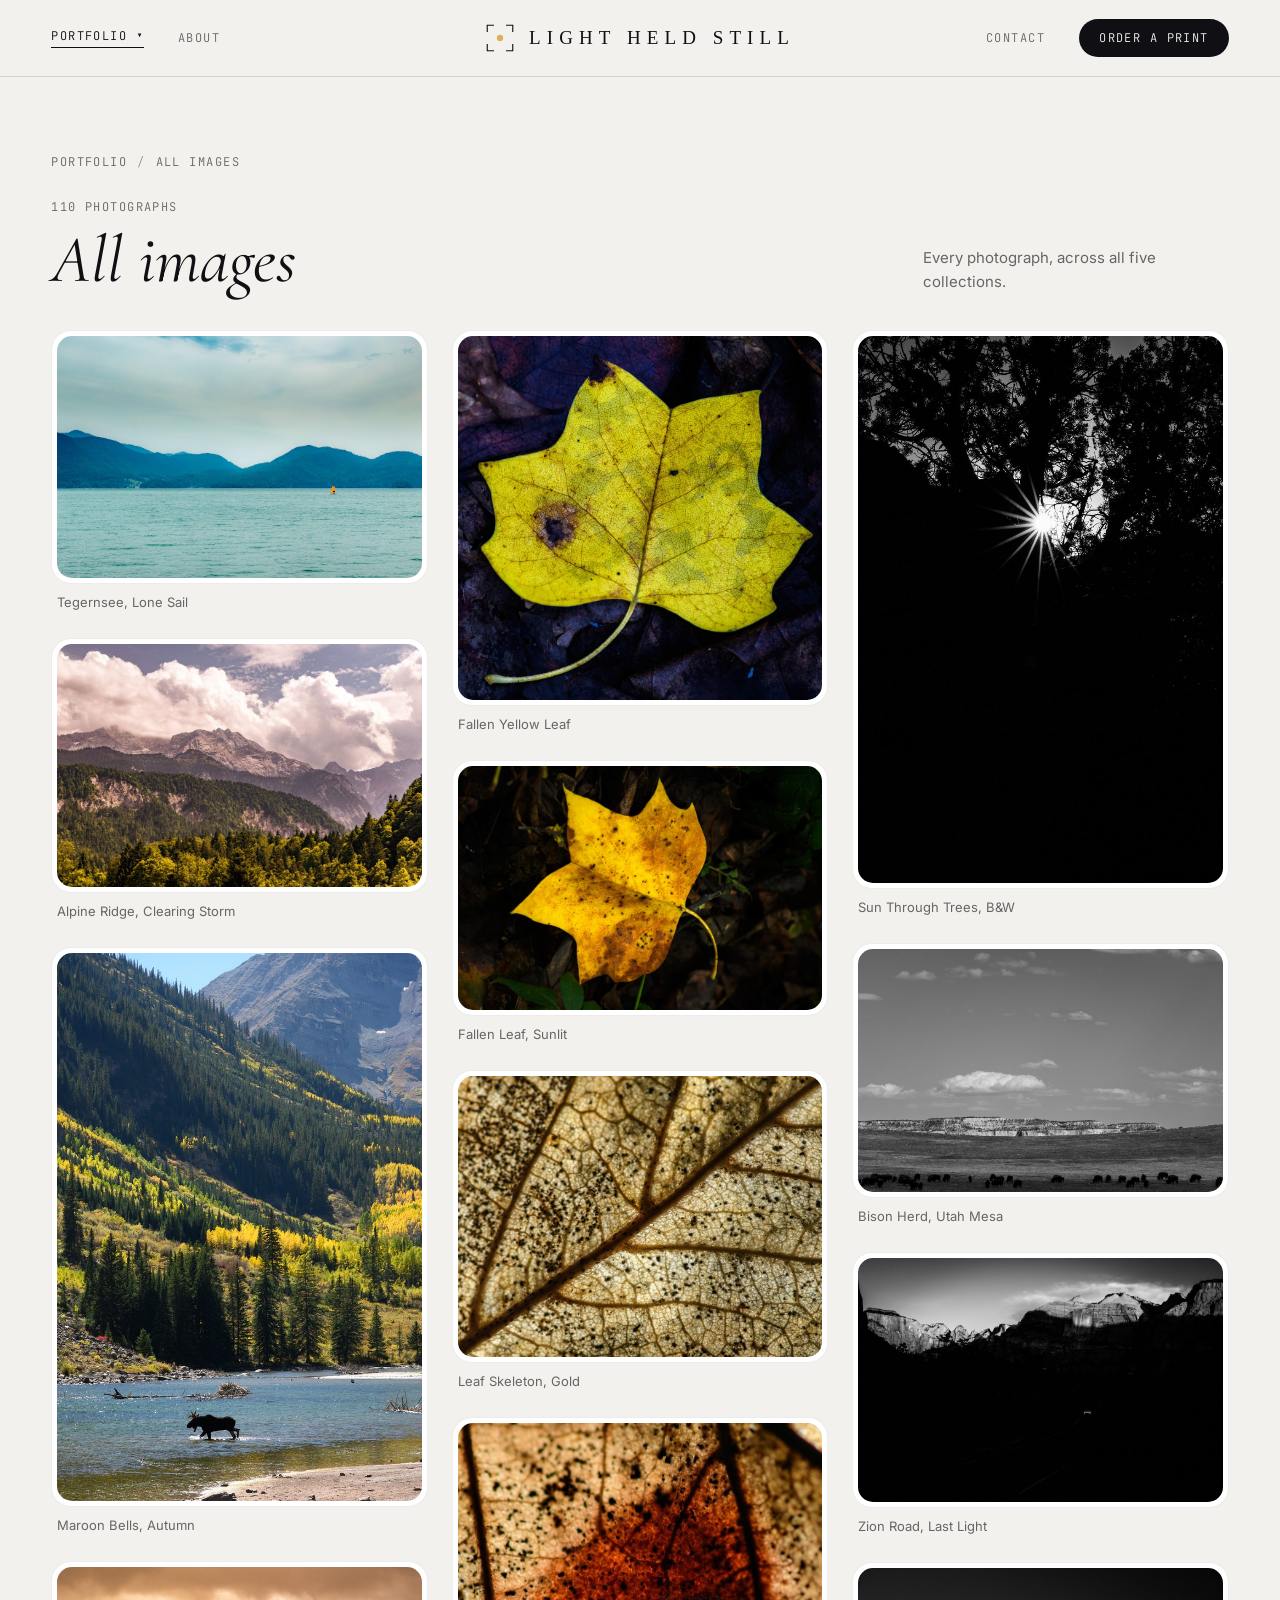
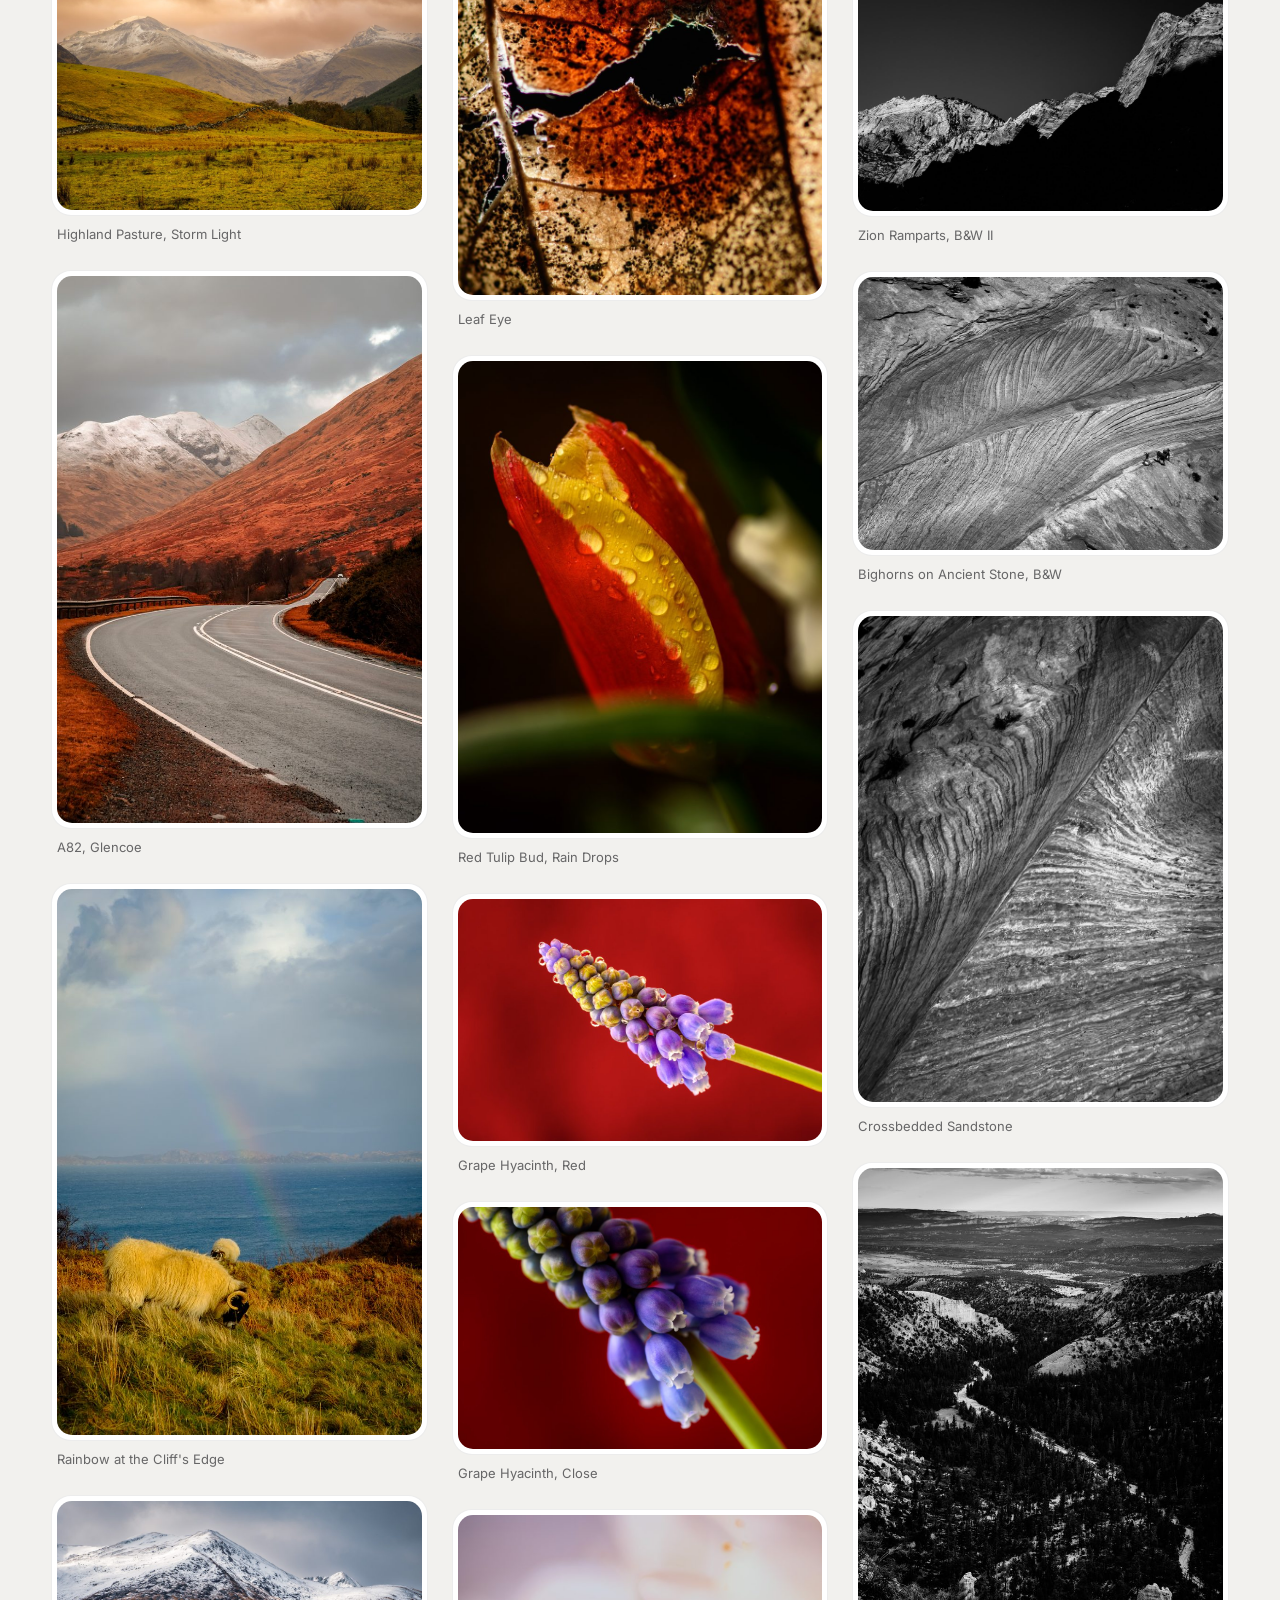
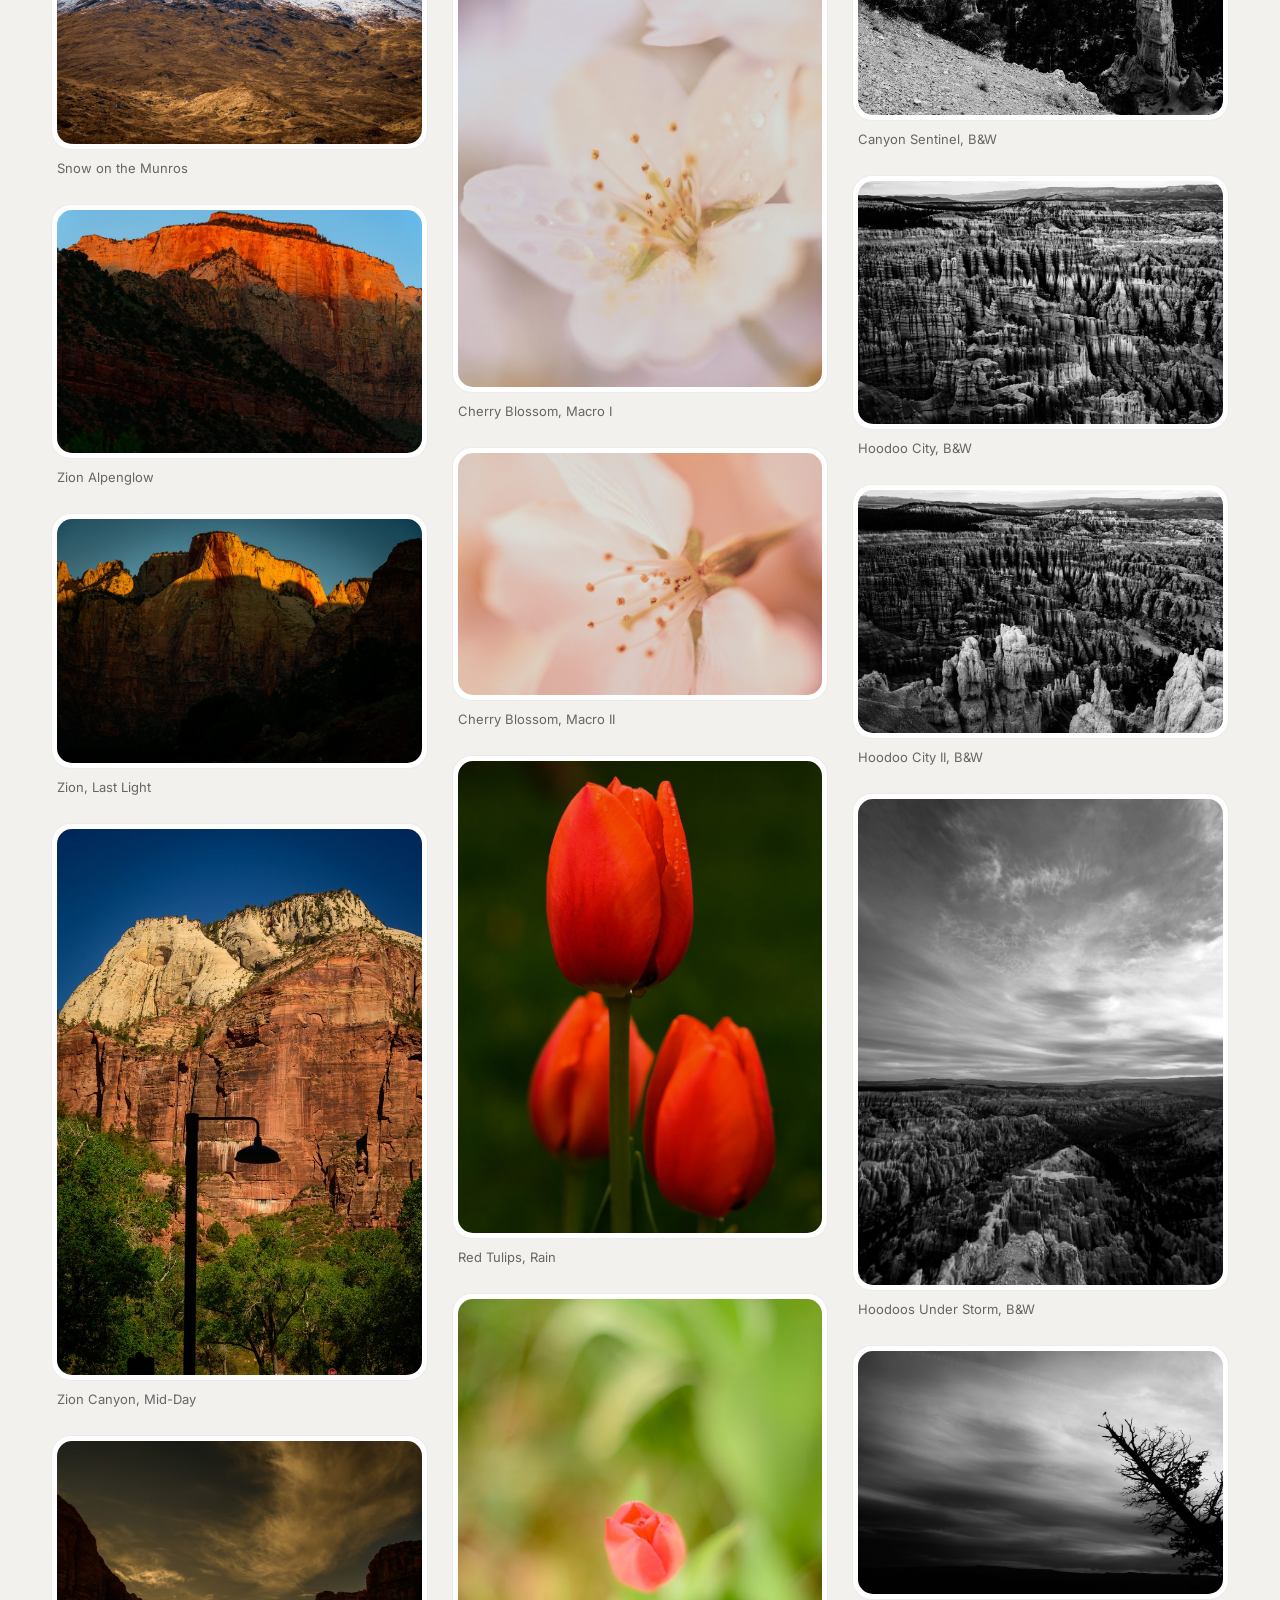
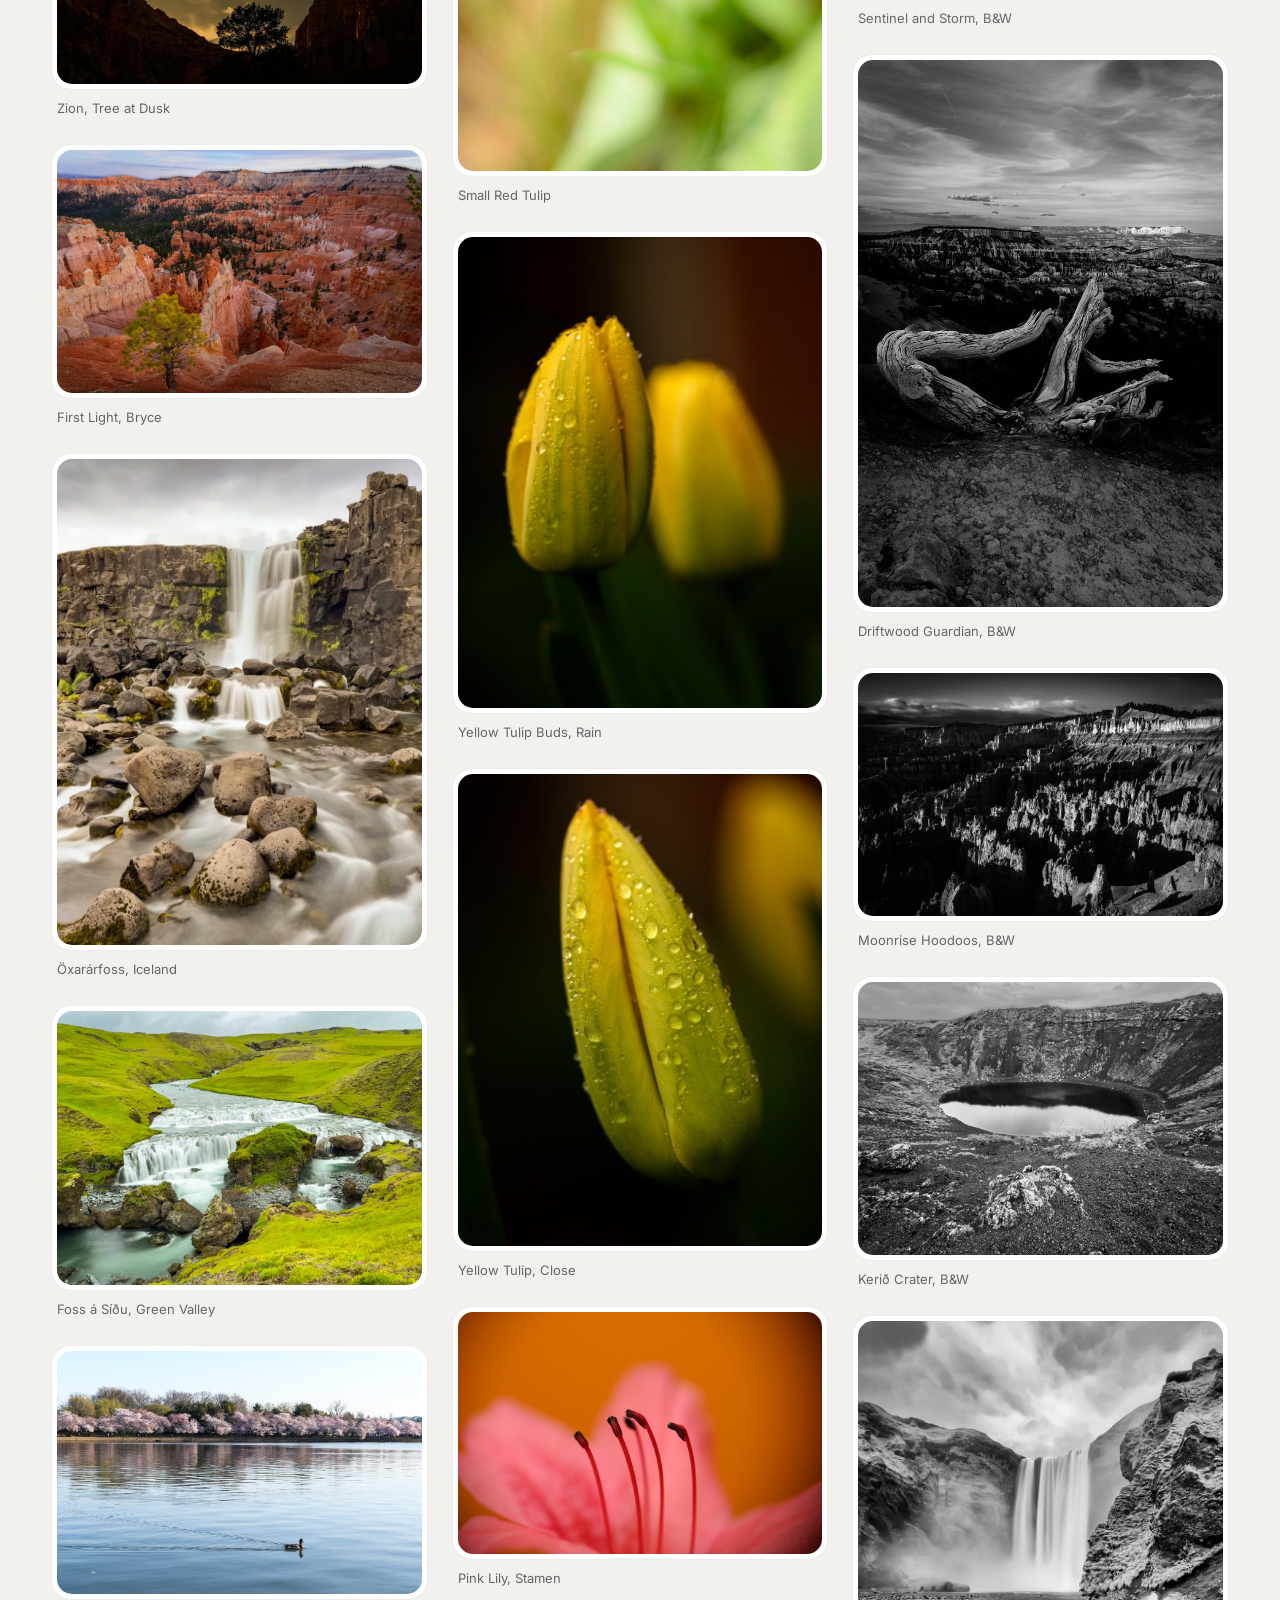
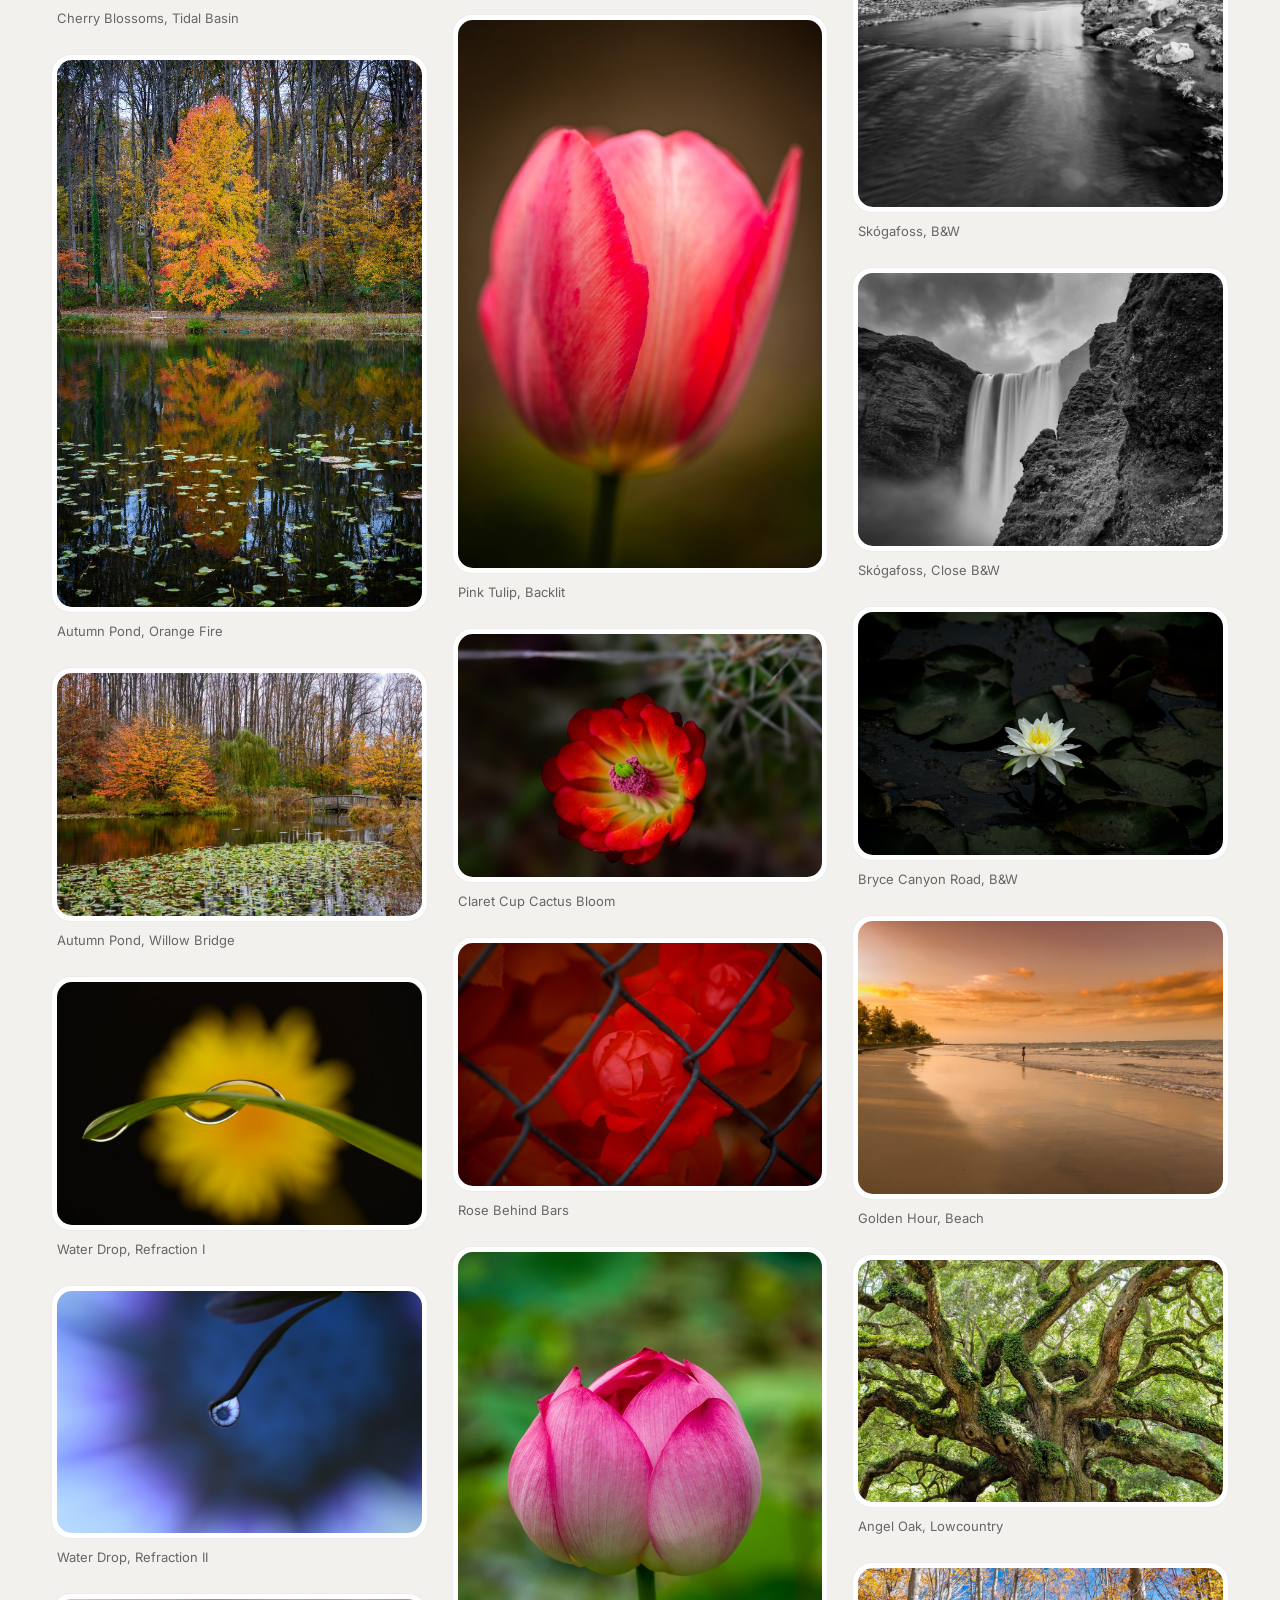
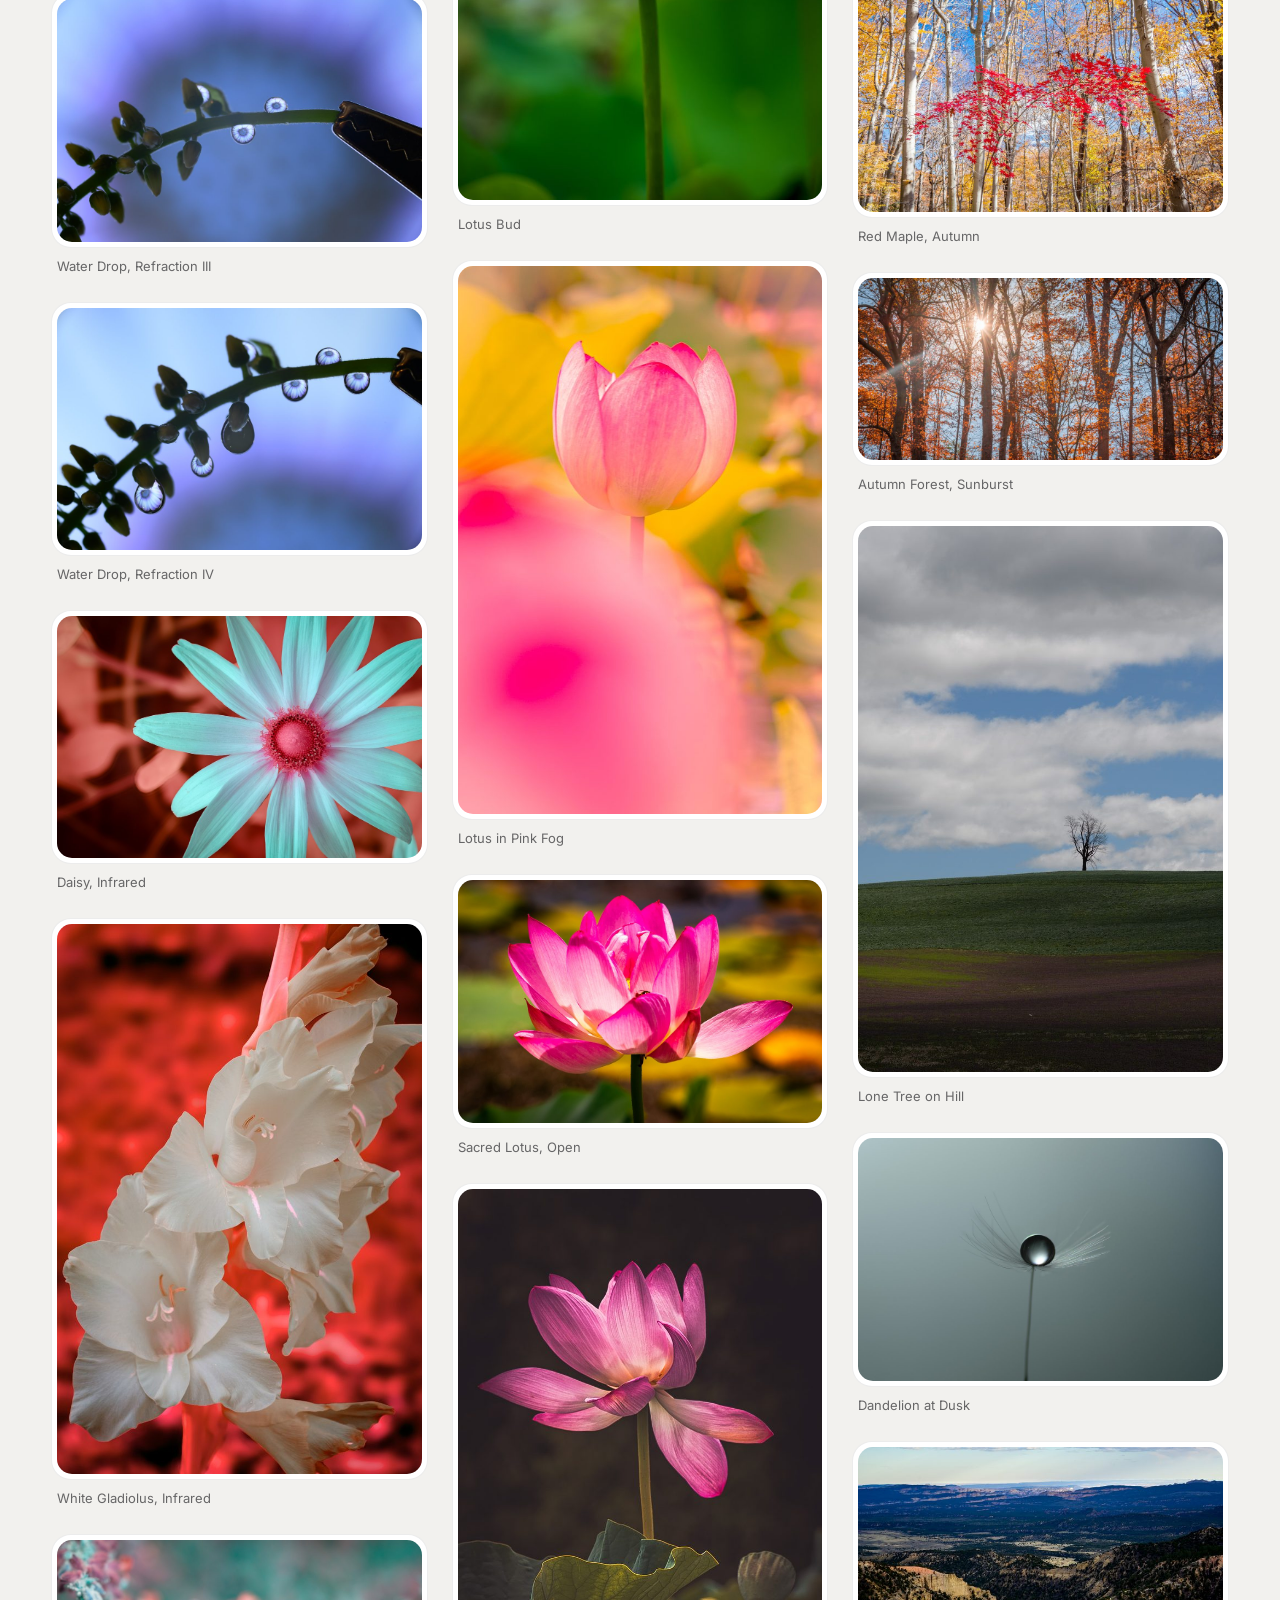
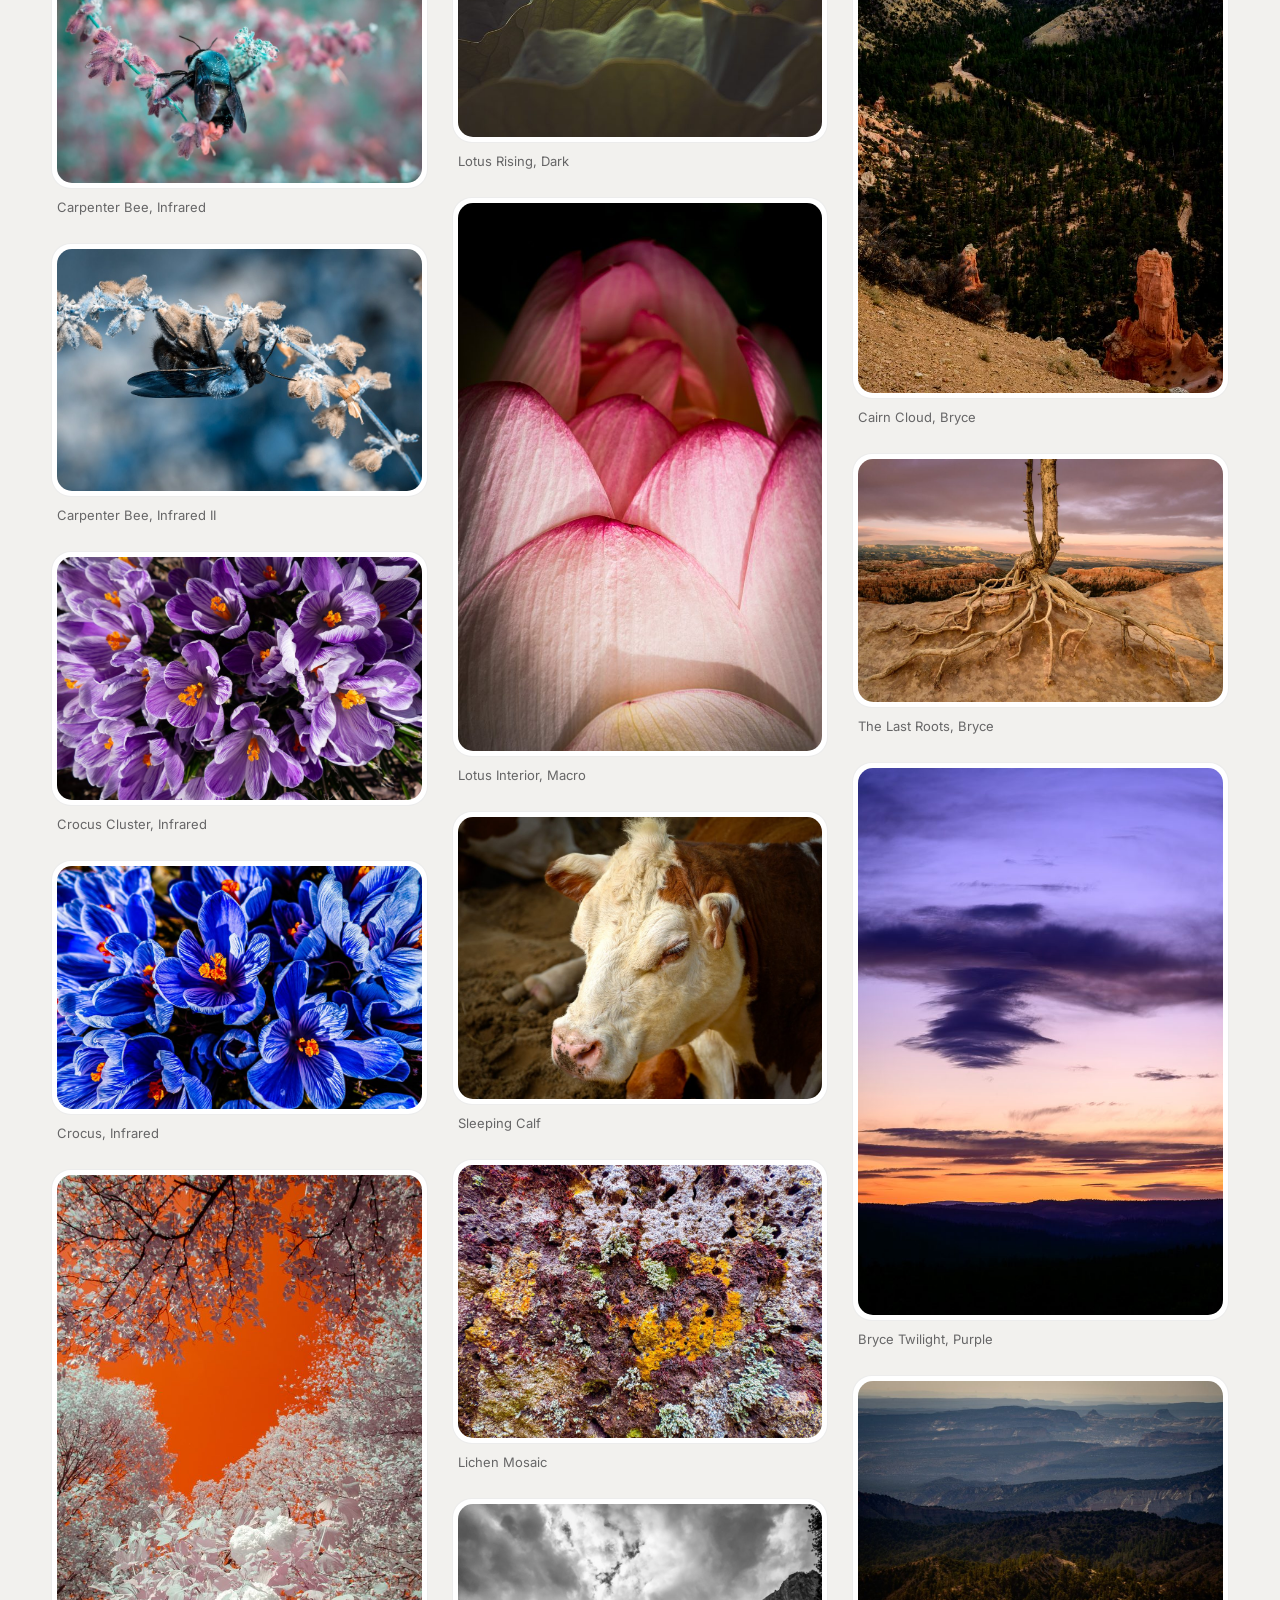
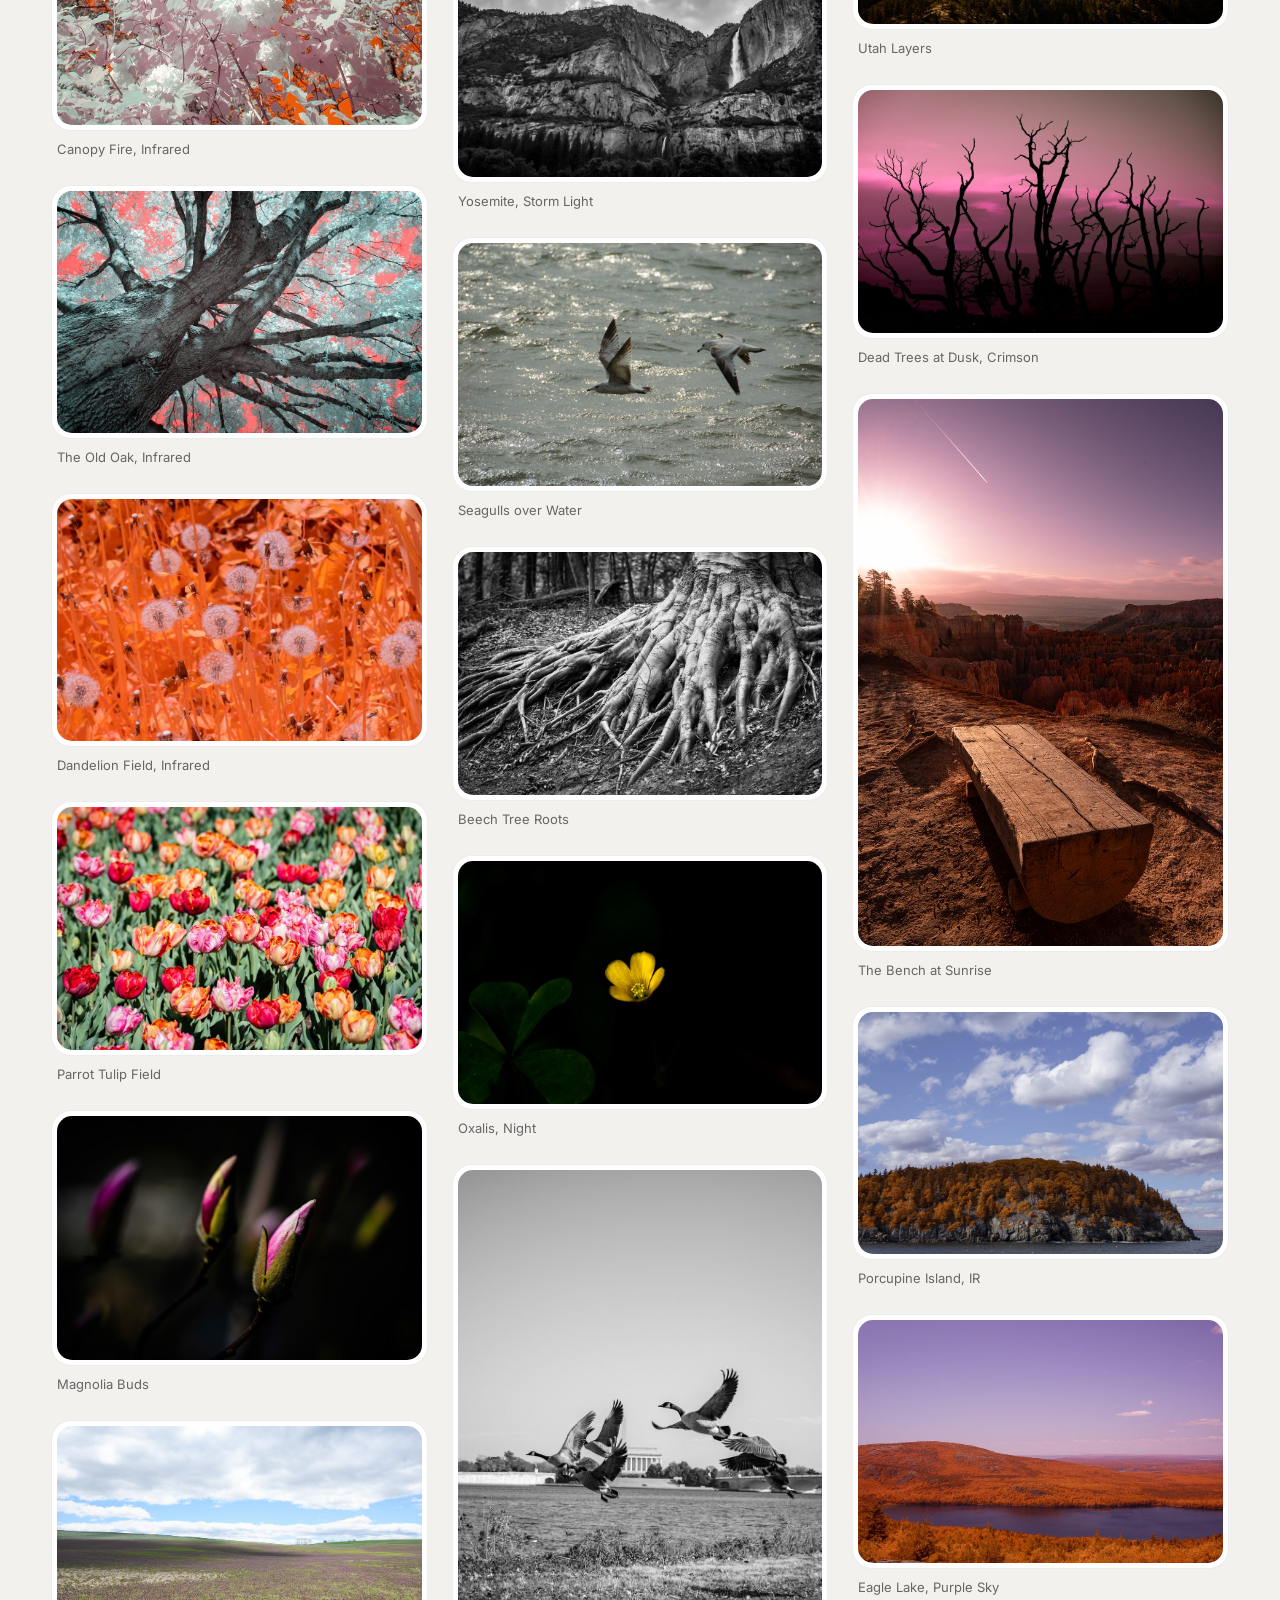
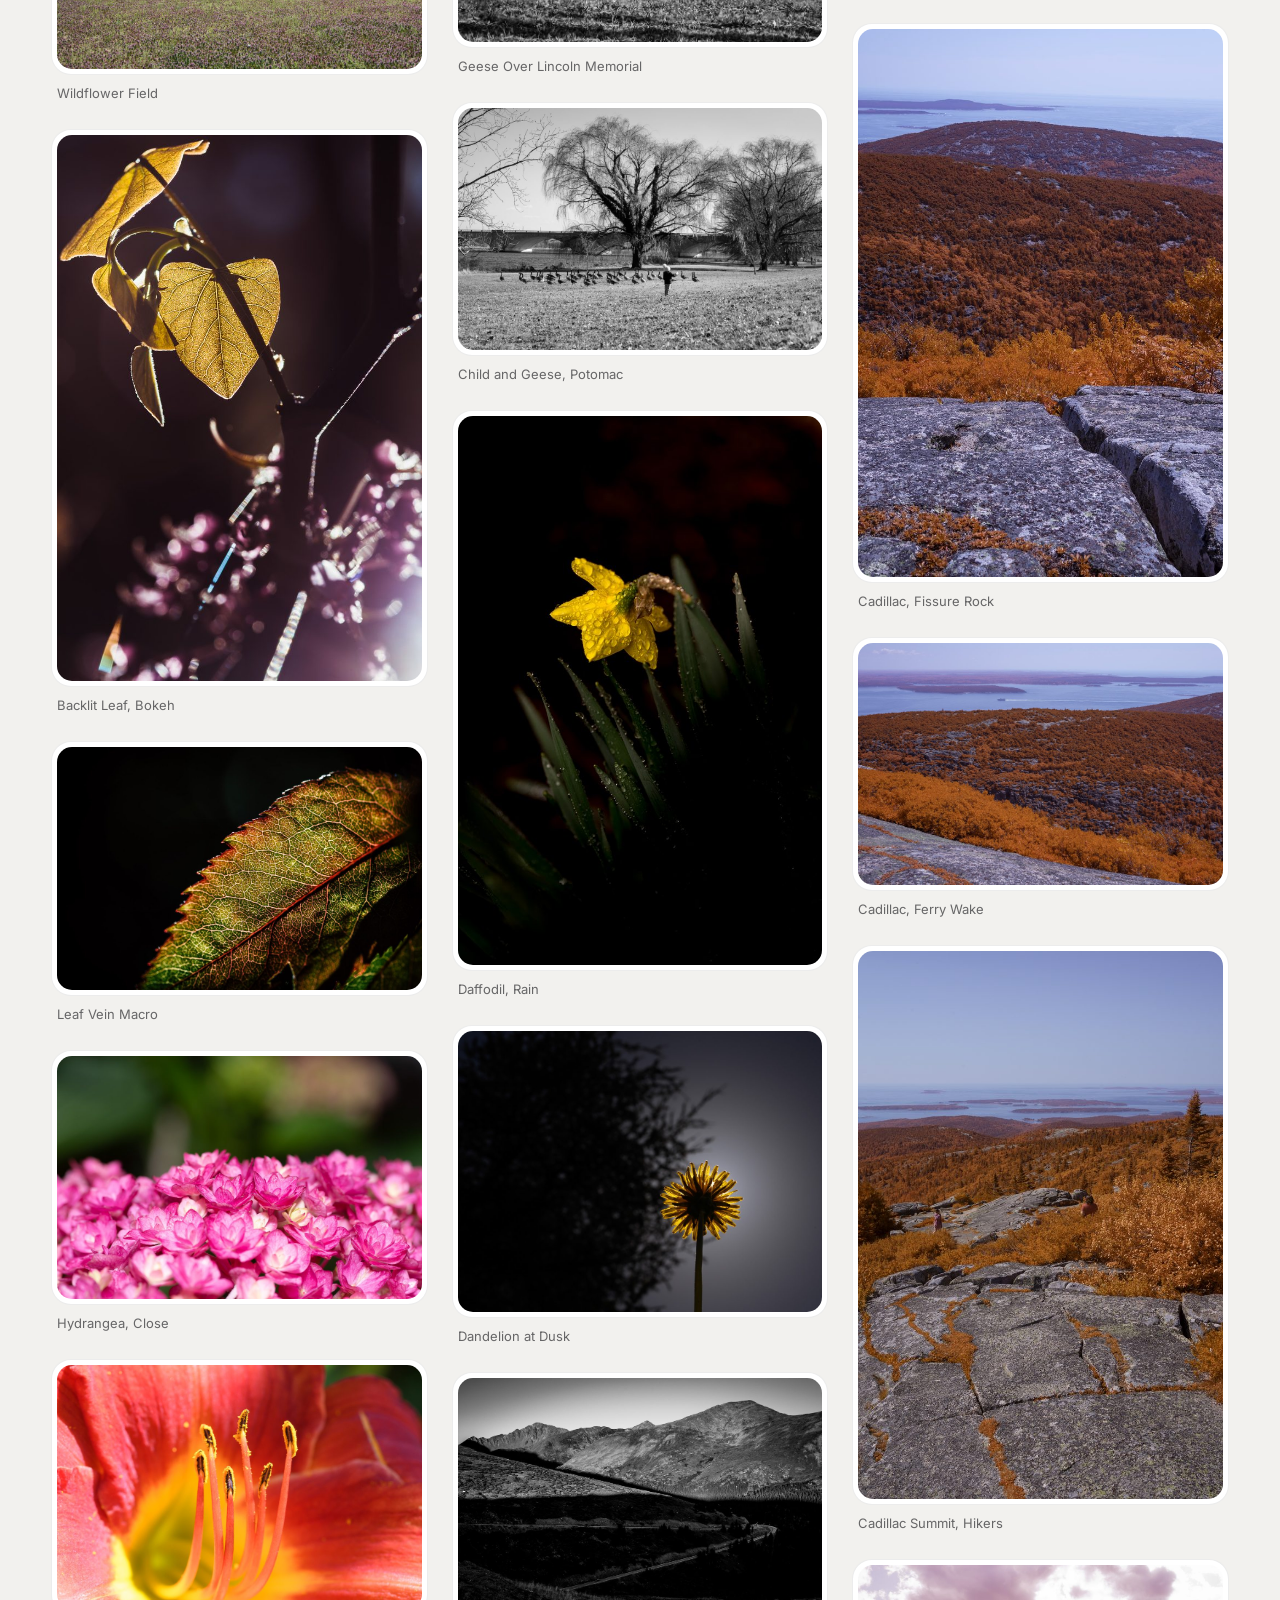
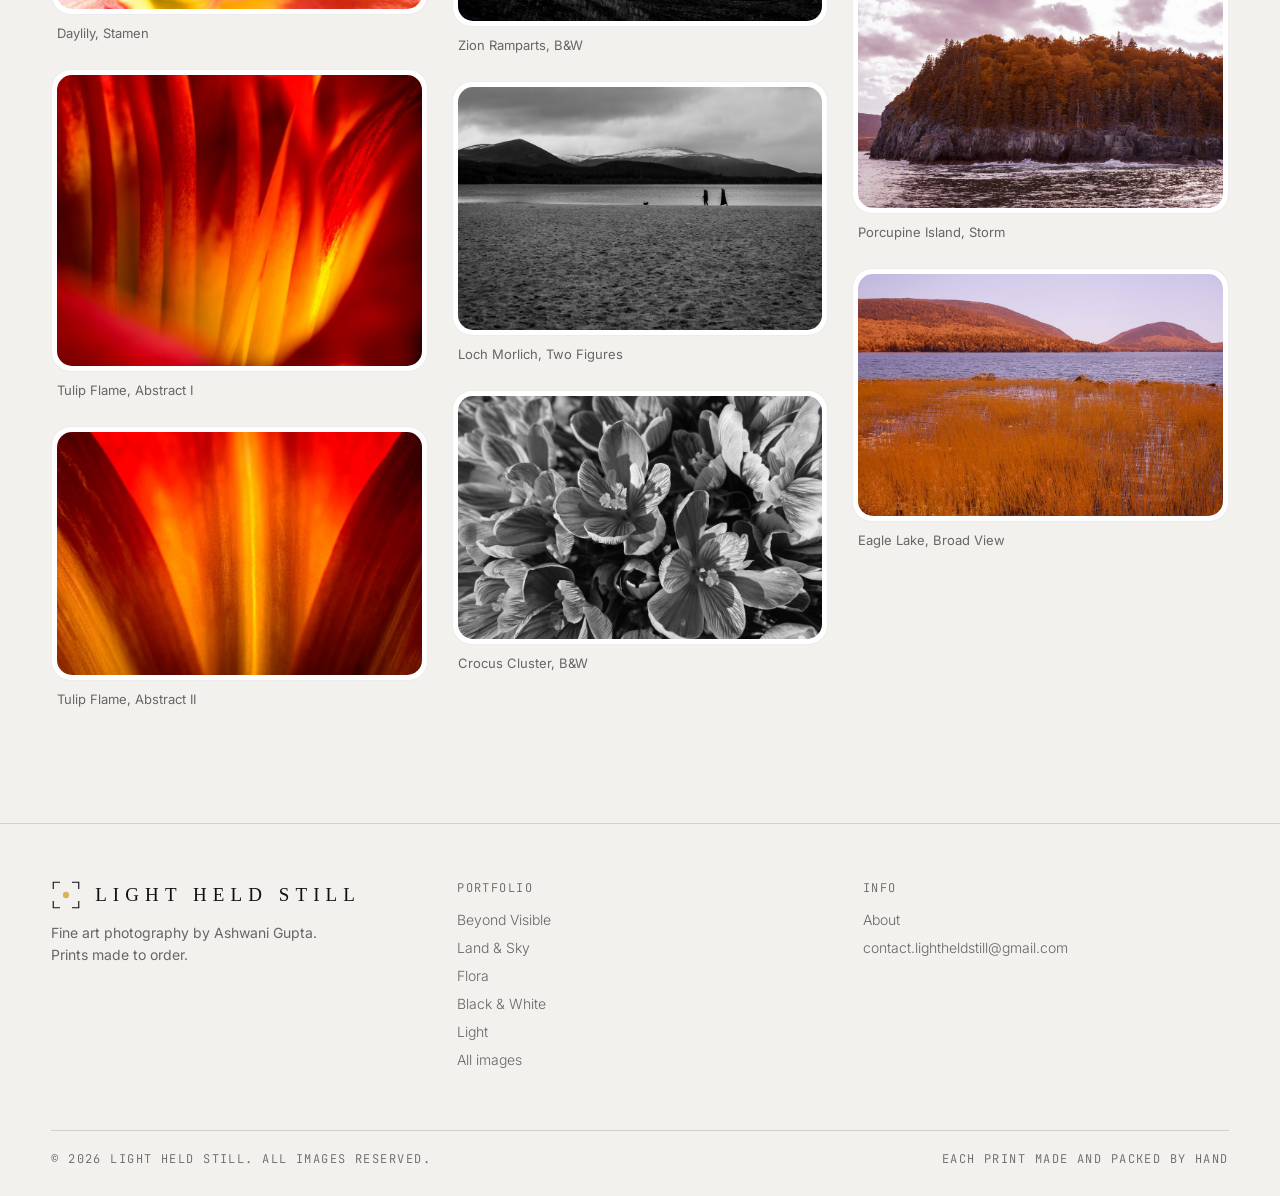
==== commit d98a2b49: "Homepage redesign: solid ribbon with viewfinder logo, hero slideshow, collection bands, Land & Sky C" ====
--- a/collection.html
+++ b/collection.html
@@ -6,6 +6,7 @@
 <title>Collection — Light Held Still</title>
 <meta name="description" content="Photographs from Light Held Still.">
 <meta name="robots" content="noindex, nofollow">
+<link rel="icon" type="image/svg+xml" href="images/favicon.svg">
 <link rel="stylesheet" href="css/style.css">
 </head>
 <body>
--- a/css/style.css
+++ b/css/style.css
@@ -9,34 +9,75 @@
 .serif{font-family:'Cormorant Garamond',Georgia,serif;font-style:italic;font-weight:400}
 .dim{color:var(--dim)}
 
-/* top bar */
-#site-header{display:flex;flex-wrap:wrap;align-items:stretch;min-height:48px;border-bottom:1px solid var(--rule);background:var(--bg);position:relative;z-index:20}
-.mark{display:flex;align-items:center;justify-content:center;width:56px;border-right:1px solid var(--rule);font:italic 500 21px 'Cormorant Garamond',Georgia,serif}
-.topnav{display:flex;flex-wrap:wrap;align-items:center;gap:6px;padding:0 14px;flex-grow:1}
-.topnav>a,.dd>a{color:var(--dim);padding:6px 10px;transition:color .12s linear;display:inline-block}
-.topnav>a:hover,.dd>a:hover{color:var(--ink)}
-.topnav a.cur{background:var(--ink);color:var(--bg)}
-.cta-block{display:flex;align-items:center;background:var(--ink);color:var(--bg);padding:0 28px;font-weight:500;transition:opacity .15s cubic-bezier(.4,0,.2,1)}
-.cta-block:hover{opacity:.8}
+/* ribbon */
+#site-header{background:var(--bg);border-bottom:1px solid var(--rule);position:relative;z-index:20}
+.rib{display:grid;grid-template-columns:1fr auto 1fr;align-items:center;gap:20px;min-height:76px;padding:0 var(--pad)}
+.rl,.rr{display:flex;align-items:center;gap:34px}.rr{justify-content:flex-end}
+.rl a,.rr a{white-space:nowrap;color:var(--dim);transition:color .12s linear;display:inline-block}
+.rl a:hover,.rr a:hover{color:var(--ink)}
+.rl a.cur{color:var(--ink);border-bottom:1px solid var(--ink);padding-bottom:3px}
+.brand{display:flex;align-items:center;gap:14px;color:var(--ink)}
+.logo{width:30px;height:30px;flex:none}
+.wm{font:500 19px 'Cormorant Garamond',Georgia,serif;letter-spacing:.32em;text-transform:uppercase;white-space:nowrap}
+.pill{background:var(--ink);color:var(--bg)!important;padding:11px 20px;border-radius:999px;transition:opacity .15s cubic-bezier(.4,0,.2,1)}
+.pill:hover{opacity:.8}
 .dd{position:relative}
-.dd-menu{display:none;position:absolute;top:100%;left:0;min-width:210px;background:var(--bg);border:1px solid var(--rule);padding:6px}
-.dd-menu a{display:block;padding:10px 12px;color:var(--dim);transition:color .12s linear}
-.dd-menu a:hover{color:var(--ink)}
+.dd-menu{display:none;position:absolute;top:100%;left:-14px;min-width:210px;background:var(--bg);border:1px solid var(--rule);padding:6px;margin-top:10px}
+.dd-menu a{display:block;padding:10px 12px}
 .dd:hover .dd-menu,.dd.open .dd-menu{display:block}
+.dd::after{content:"";position:absolute;left:0;right:0;top:100%;height:12px}
+@media(max-width:820px){
+ .rib{grid-template-columns:1fr 1fr;padding-top:16px;padding-bottom:12px;min-height:0;row-gap:12px}
+ .brand{grid-column:1/-1;justify-content:center;order:-1}
+ .wm{font-size:16px;letter-spacing:.26em}
+ .rl,.rr{gap:14px}
+ .rib .mono{font-size:11px;letter-spacing:.1em}
+ .pill{padding:9px 14px}
+}
 
-/* hero */
-.hero{position:relative;min-height:620px;height:84vh;max-height:880px;overflow:hidden;background:#3a2c26}
-.hero img{position:absolute;inset:0;width:100%;height:100%;object-fit:cover;object-position:center 42%}
-.hero::after{content:"";position:absolute;left:0;right:0;bottom:0;height:52%;background:linear-gradient(to top,rgba(10,8,6,.62),rgba(10,8,6,0))}
-.hero-text{position:absolute;z-index:2;left:var(--pad);right:var(--pad);bottom:clamp(28px,5vw,56px)}
-.hero h1{margin:0;font:italic 500 clamp(46px,9vw,112px)/.95 'Cormorant Garamond',Georgia,serif;color:var(--gold);text-shadow:0 2px 28px rgba(0,0,0,.45)}
-.hero p{margin:22px 0 0;color:rgba(255,255,255,.88)}
+/* hero slideshow */
+.hero{position:relative;height:calc(100vh - 77px);min-height:480px;max-height:900px;overflow:hidden;background:#3a2c26}
+.slide{position:absolute;inset:0;opacity:0;transition:opacity 1.4s ease}
+.slide.on{opacity:1}
+.slide img{width:100%;height:100%;object-fit:cover;object-position:center 42%}
+.hero::after{content:"";position:absolute;left:0;right:0;bottom:0;height:46%;background:linear-gradient(to top,rgba(10,8,6,.62),transparent);pointer-events:none}
+.hero-cap{position:absolute;z-index:3;left:var(--pad);bottom:clamp(28px,4.5vw,52px);color:#fff;max-width:70%}
+.hero-tag{color:rgba(255,255,255,.82);margin-bottom:14px}
+.hero-title{font:italic 400 clamp(30px,4vw,48px)/1.05 'Cormorant Garamond',Georgia,serif}
+.hero-sub{display:flex;gap:18px;margin-top:10px;flex-wrap:wrap}
+.hero-sub span{opacity:.8}
+.hero-sub a{border-bottom:1px solid #fff;padding-bottom:2px}
+.ticks{position:absolute;z-index:3;right:var(--pad);bottom:clamp(34px,4.8vw,58px);display:flex;gap:8px}
+.ticks button{width:34px;height:14px;border:0;background:none;padding:0;cursor:pointer;position:relative}
+.ticks button::after{content:"";position:absolute;left:0;right:0;top:6px;height:2px;background:rgba(255,255,255,.4);transition:background .2s}
+.ticks button.on::after,.ticks button:hover::after{background:#fff}
+@media(max-width:600px){.ticks button{width:22px}.hero-cap{max-width:100%;bottom:62px}.ticks{left:var(--pad);right:auto;bottom:28px}}
 
 /* sections */
 .sec{padding:clamp(48px,6vw,88px) var(--pad) 0}
 .sec-head{display:flex;flex-wrap:wrap;align-items:flex-end;justify-content:space-between;gap:20px;margin-bottom:36px}
 .sec-head h2,.page-title{margin:12px 0 0;font:italic 400 clamp(40px,5.2vw,68px)/1 'Cormorant Garamond',Georgia,serif}
 .sec-head p{margin:0;max-width:34ch;font-size:15px;line-height:1.6;color:var(--dim);font-weight:400}
+
+/* collection bands */
+.bands{display:flex;flex-direction:column;gap:20px;margin-top:26px}
+.band{position:relative;display:block;height:360px;border-radius:22px;overflow:hidden;background:#d9d7d2;color:#fff}
+.band img{position:absolute;inset:0;width:100%;height:100%;object-fit:cover;transition:transform .5s cubic-bezier(.2,.7,.2,1)}
+.band:hover img{transform:scale(1.035)}
+.band::before{content:"";position:absolute;inset:0;z-index:1;background:linear-gradient(90deg,rgba(10,8,6,.62),rgba(10,8,6,.1) 62%)}
+.band-t{position:absolute;inset:0;z-index:2;padding:40px 44px;display:flex;flex-direction:column;justify-content:space-between}
+.band-n{font:italic 400 clamp(40px,5vw,64px)/1 'Cormorant Garamond',Georgia,serif}
+.band-m{display:flex;flex-direction:column;gap:10px;max-width:46ch}
+.band-d{font-size:15px;line-height:1.6;font-weight:400;color:rgba(255,255,255,.88)}
+.allrow{display:flex;flex-wrap:wrap;justify-content:space-between;align-items:baseline;gap:12px;border-top:1px solid var(--rule);margin-top:36px;padding-top:26px;transition:opacity .15s}
+.allrow:hover{opacity:.6}
+.allrow-t{font:italic 400 clamp(30px,3.6vw,44px)/1 'Cormorant Garamond',Georgia,serif}
+@media(max-width:700px){.band{height:260px;border-radius:18px}.band-t{padding:24px}.band-d{font-size:14px}}
+
+/* artist */
+.artist{margin:clamp(72px,9vw,120px) auto 0;max-width:720px;text-align:center;padding:0 24px}
+.artist-l{font:italic 400 clamp(26px,3vw,34px)/1.3 'Cormorant Garamond',Georgia,serif;margin:18px 0 0}
+.artist-s{margin:22px 0 0;font-size:15px;line-height:1.7;color:var(--dim);font-weight:400}
 
 /* framed photo */
 .frame{display:block;background:#fff;padding:5px;border-radius:20px;border:1px solid rgba(16,16,20,.08)}
@@ -45,25 +86,6 @@
 a:hover>.frame .frame-in img,a.frame:hover .frame-in img{transform:scale(1.035)}
 .frame.lg{padding:5px;border-radius:22px}
 .frame.lg .frame-in{border-radius:17px}
-
-/* selected rows */
-.srow{display:flex;flex-wrap:wrap;gap:20px;margin-bottom:20px}
-.srow>a{min-width:0}
-
-/* collection cards */
-.cards{display:grid;grid-template-columns:repeat(auto-fit,minmax(min(100%,320px),1fr));gap:36px 28px}
-.card-img{border-radius:17px;overflow:hidden;aspect-ratio:3/2;background:#d9d7d2}
-.card-img img{width:100%;height:100%;object-fit:cover;display:block;transition:transform .4s cubic-bezier(.2,.7,.2,1)}
-.card:hover .card-img img{transform:scale(1.035)}
-.card .frame{border-radius:22px}
-.card-meta{display:flex;align-items:baseline;justify-content:space-between;gap:12px;margin:18px 6px 0}
-.card-name{font:italic 400 30px/1.1 'Cormorant Garamond',Georgia,serif}
-.card-desc{margin:8px 6px 0;font-size:14px;line-height:1.6;color:var(--dim);font-weight:400;max-width:44ch}
-.all{display:flex;flex-direction:column;justify-content:space-between;border:1px solid var(--edge);border-radius:22px;padding:28px;min-height:360px;background:var(--bg);transition:background-color .12s linear,color .12s linear,border-color .12s linear}
-.all:hover{background:var(--ink);color:var(--bg);border-color:transparent}
-.all .dim{transition:color .12s linear}
-.all:hover .dim{color:rgba(242,241,238,.7)}
-.all-title{display:block;font:italic 400 44px/1.05 'Cormorant Garamond',Georgia,serif}
 
 /* photo masonry */
 .masonry{column-count:3;column-gap:24px}
@@ -93,9 +115,9 @@
 .textlink{color:var(--dim);transition:color .12s linear}.textlink:hover{color:var(--ink)}
 
 /* footer */
-#site-footer{border-top:1px solid var(--rule);padding:56px var(--pad) 28px;margin-top:clamp(40px,5vw,72px)}
+#site-footer{border-top:1px solid var(--rule);padding:56px var(--pad) 28px;margin-top:clamp(72px,9vw,120px)}
 .foot-grid{display:grid;grid-template-columns:repeat(auto-fit,minmax(min(100%,200px),1fr));gap:40px}
-.foot-mark{font-size:30px;line-height:1.1;font-weight:500}
+
 .foot-brand p{margin:12px 0 0;font-size:14px;line-height:1.6;color:var(--dim);font-weight:400;max-width:30ch}
 .foot-grid .mono{margin-bottom:10px}
 .foot-base{display:flex;flex-wrap:wrap;justify-content:space-between;gap:12px;margin-top:56px;padding-top:20px;border-top:1px solid var(--rule)}
@@ -119,4 +141,4 @@
 .pbtns a{display:block}
 .facts{margin-top:36px;border-top:1px solid var(--rule)}
 .facts div{display:flex;justify-content:space-between;gap:16px;padding:16px 0;border-bottom:1px solid var(--rule);font-size:14px;font-weight:400}
-@media(max-width:600px){#site-header .cta-block{width:100%;justify-content:center;padding:14px}.topnav{padding:6px 10px}}
+
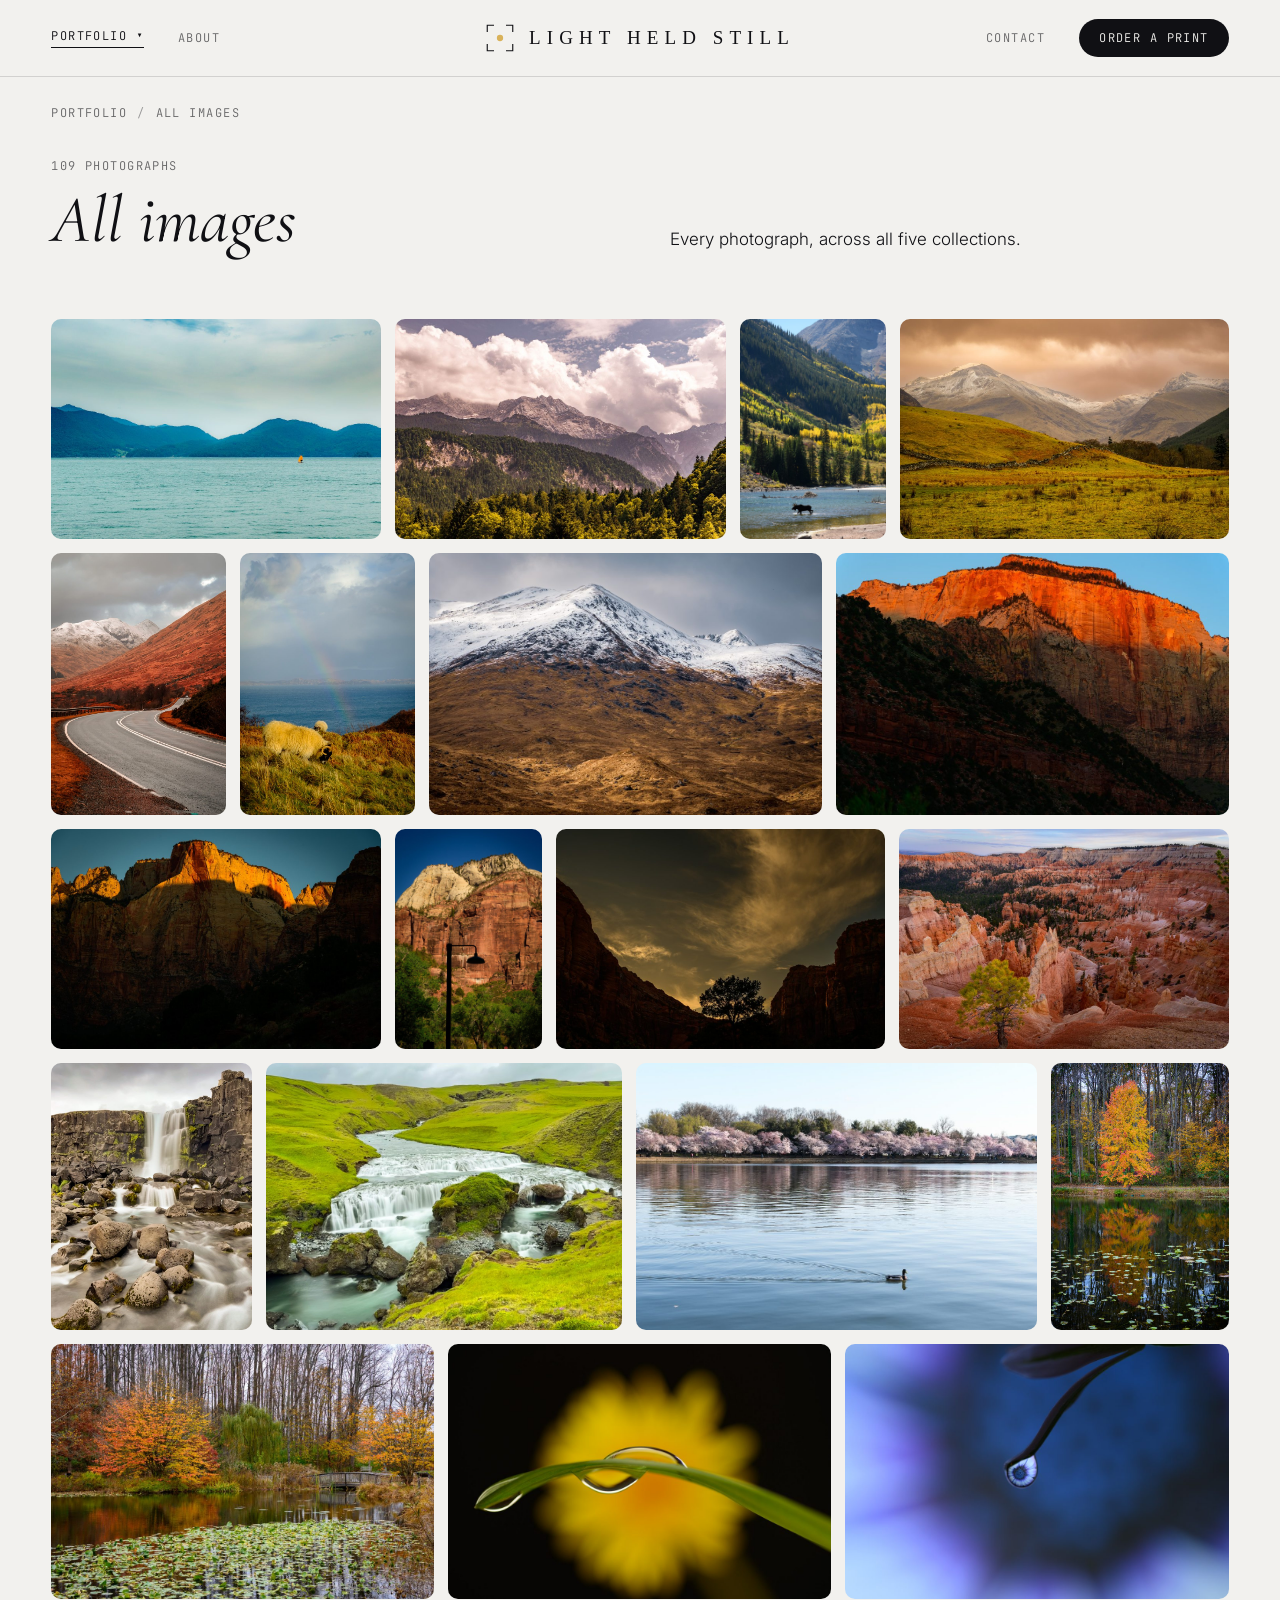
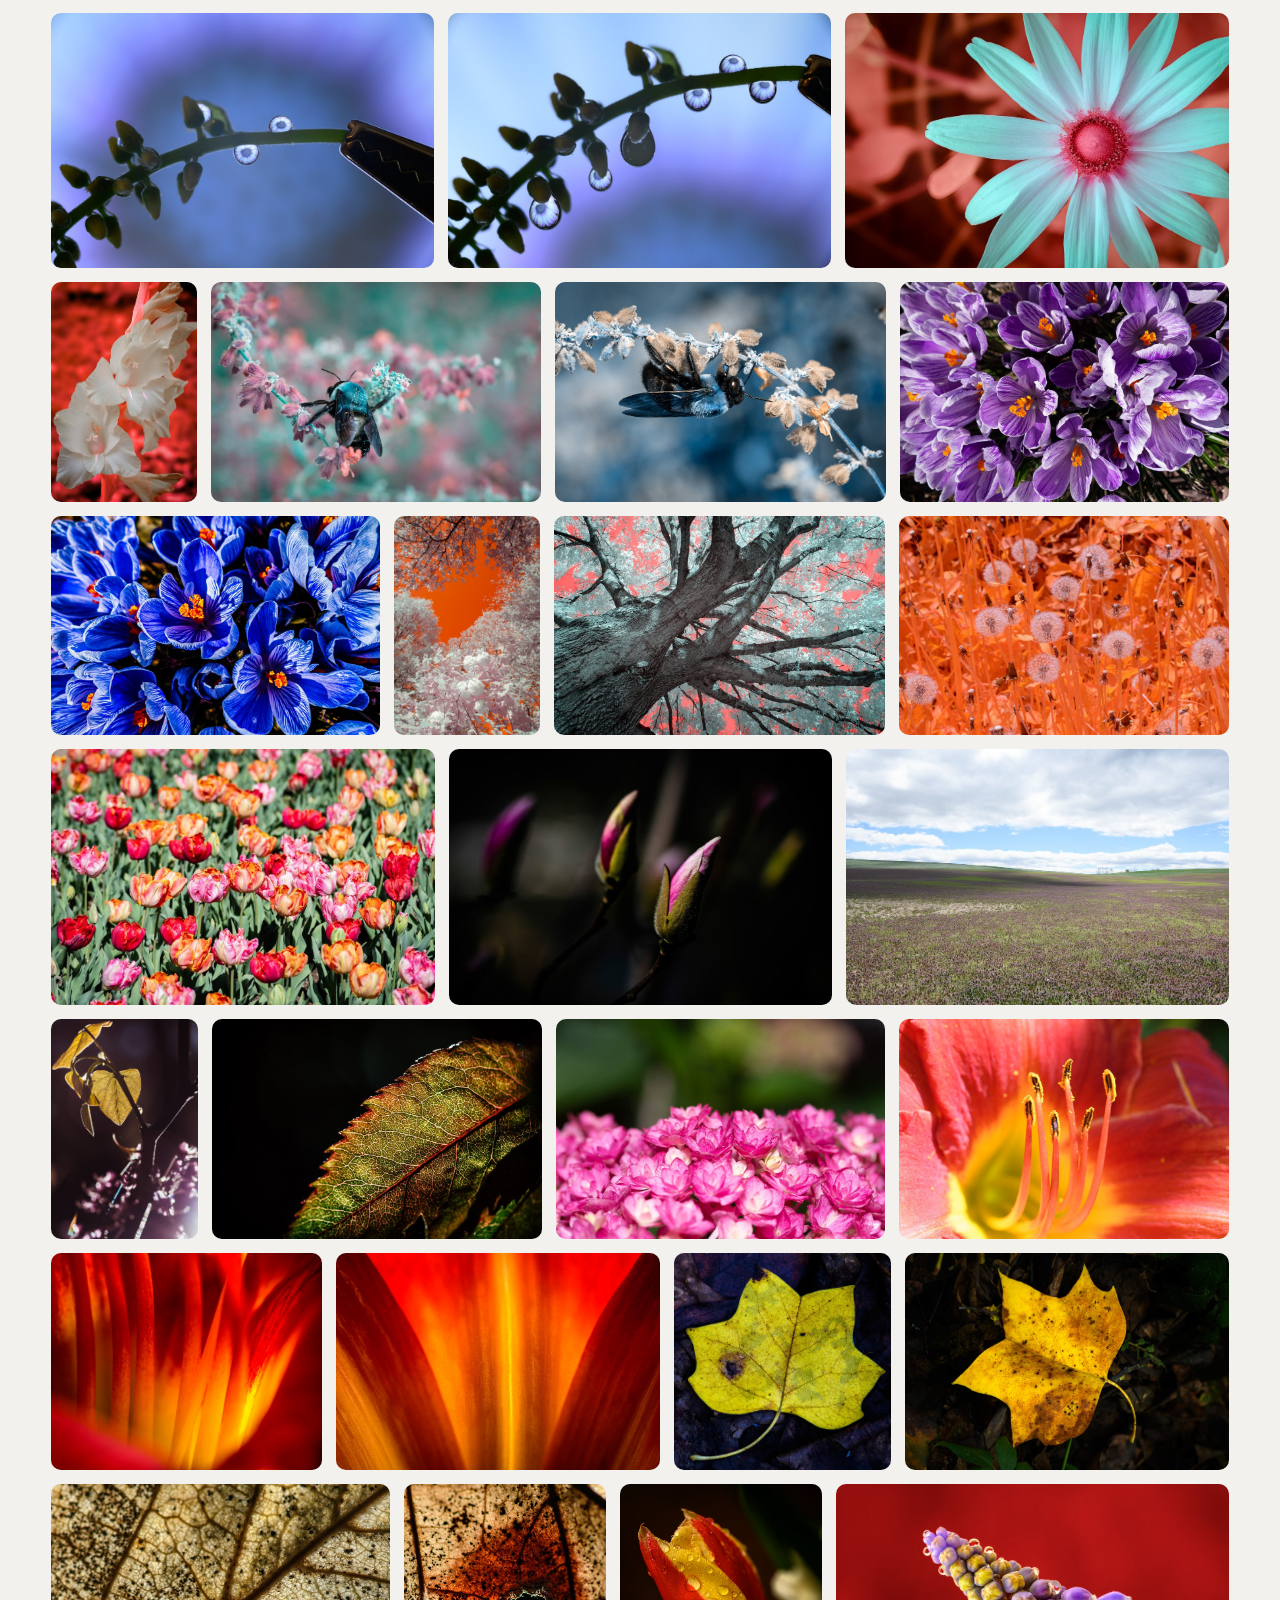
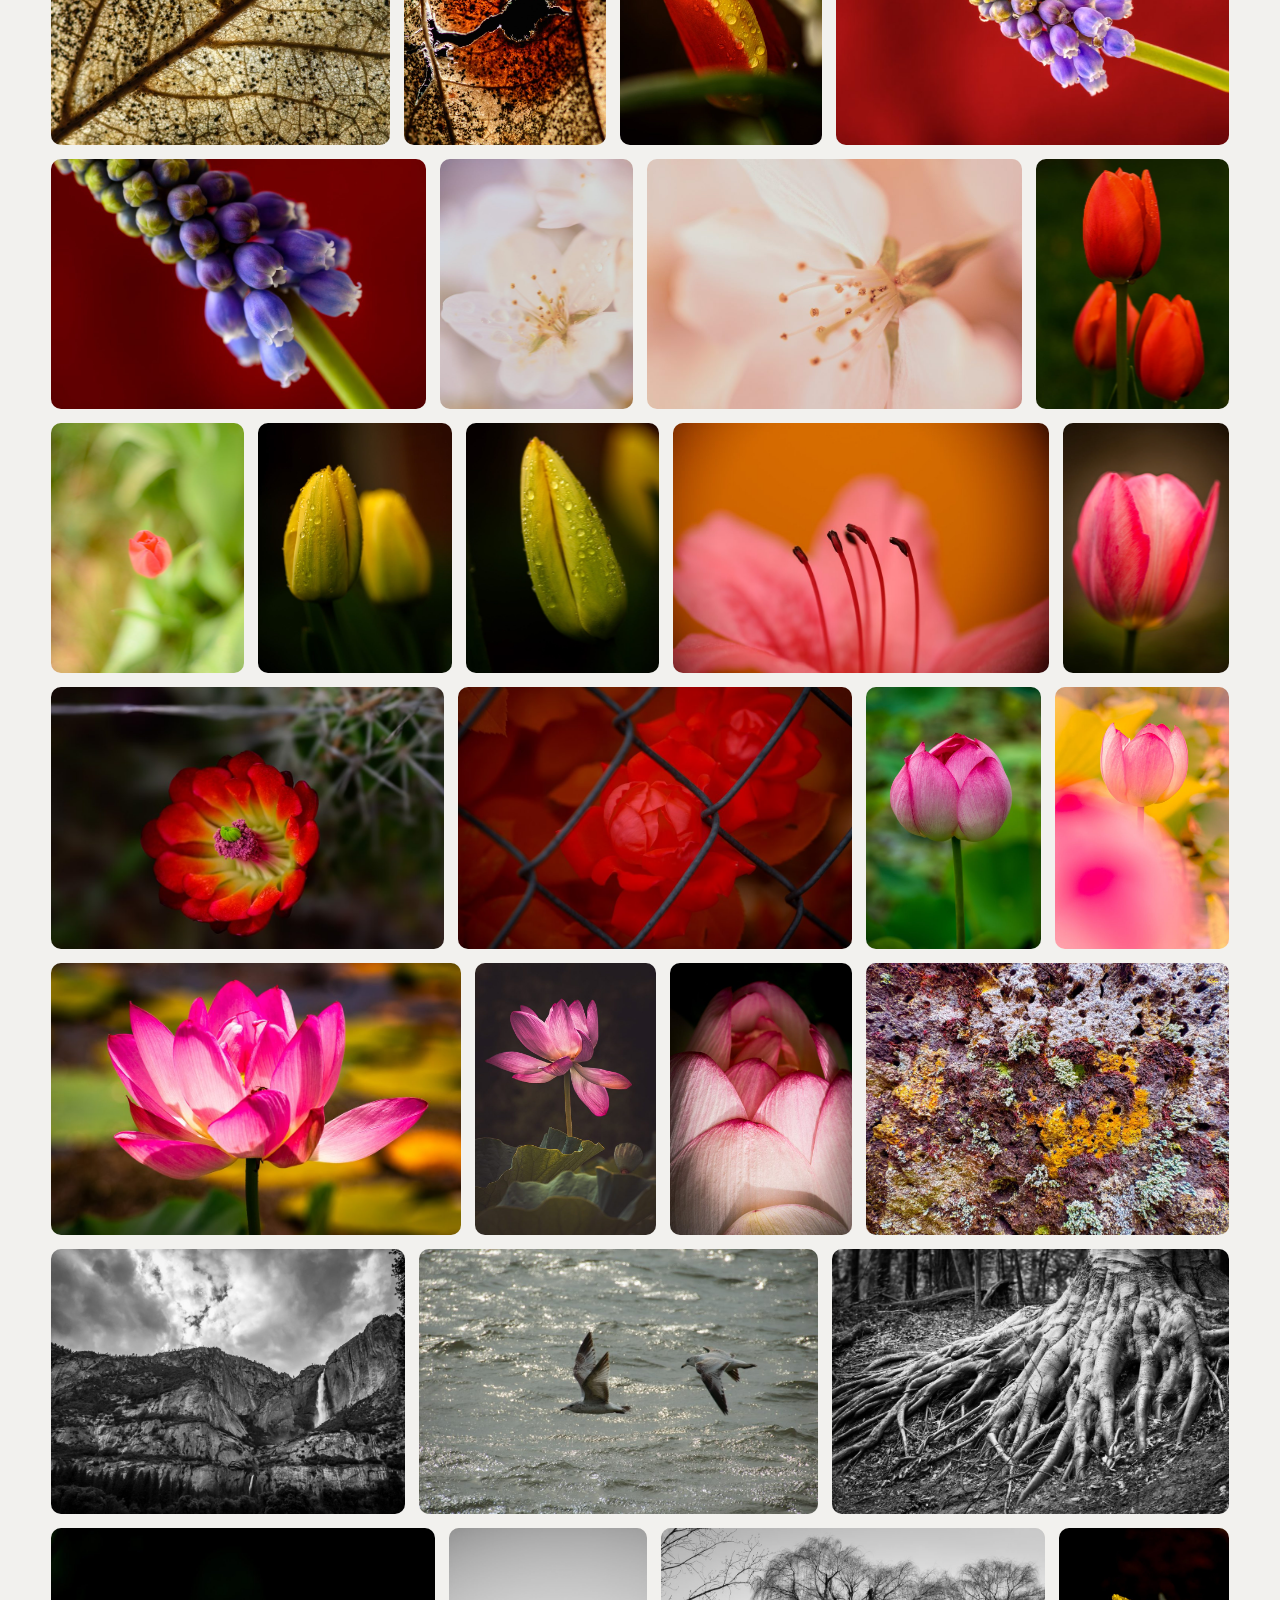
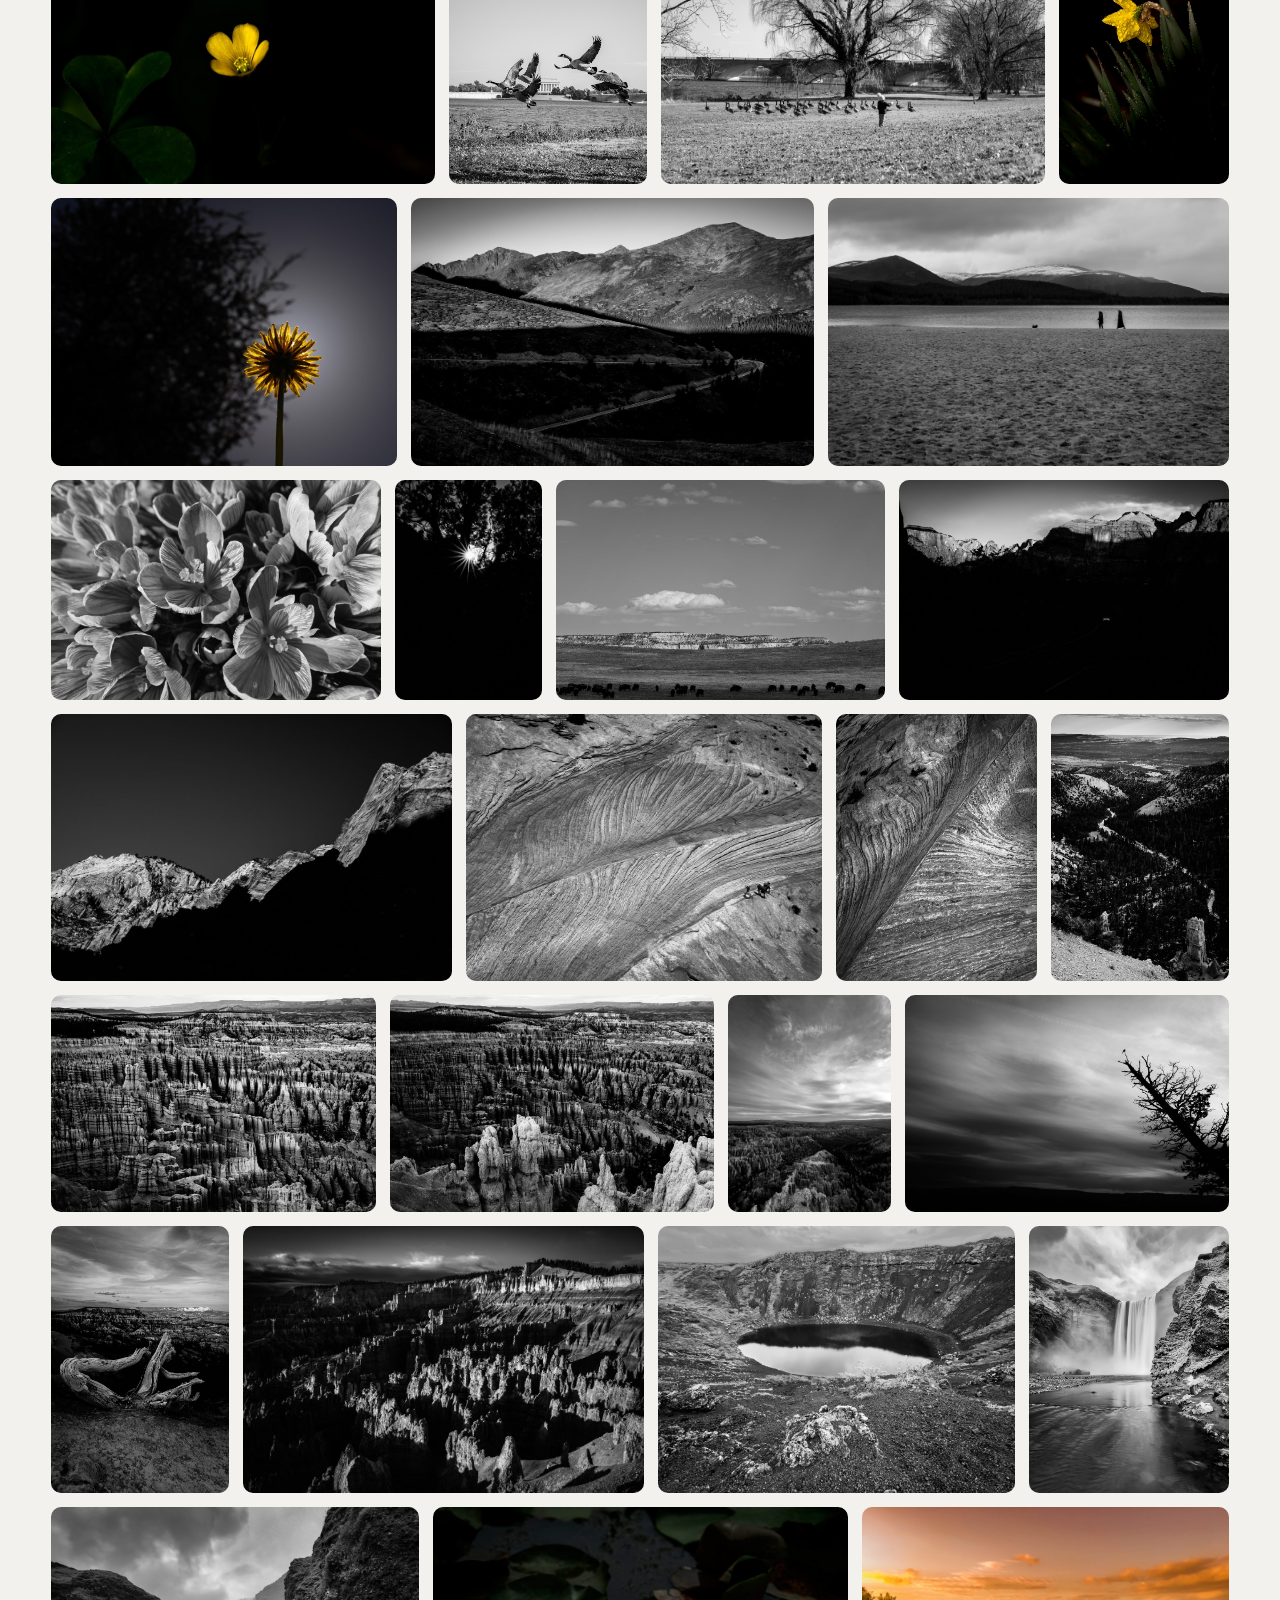
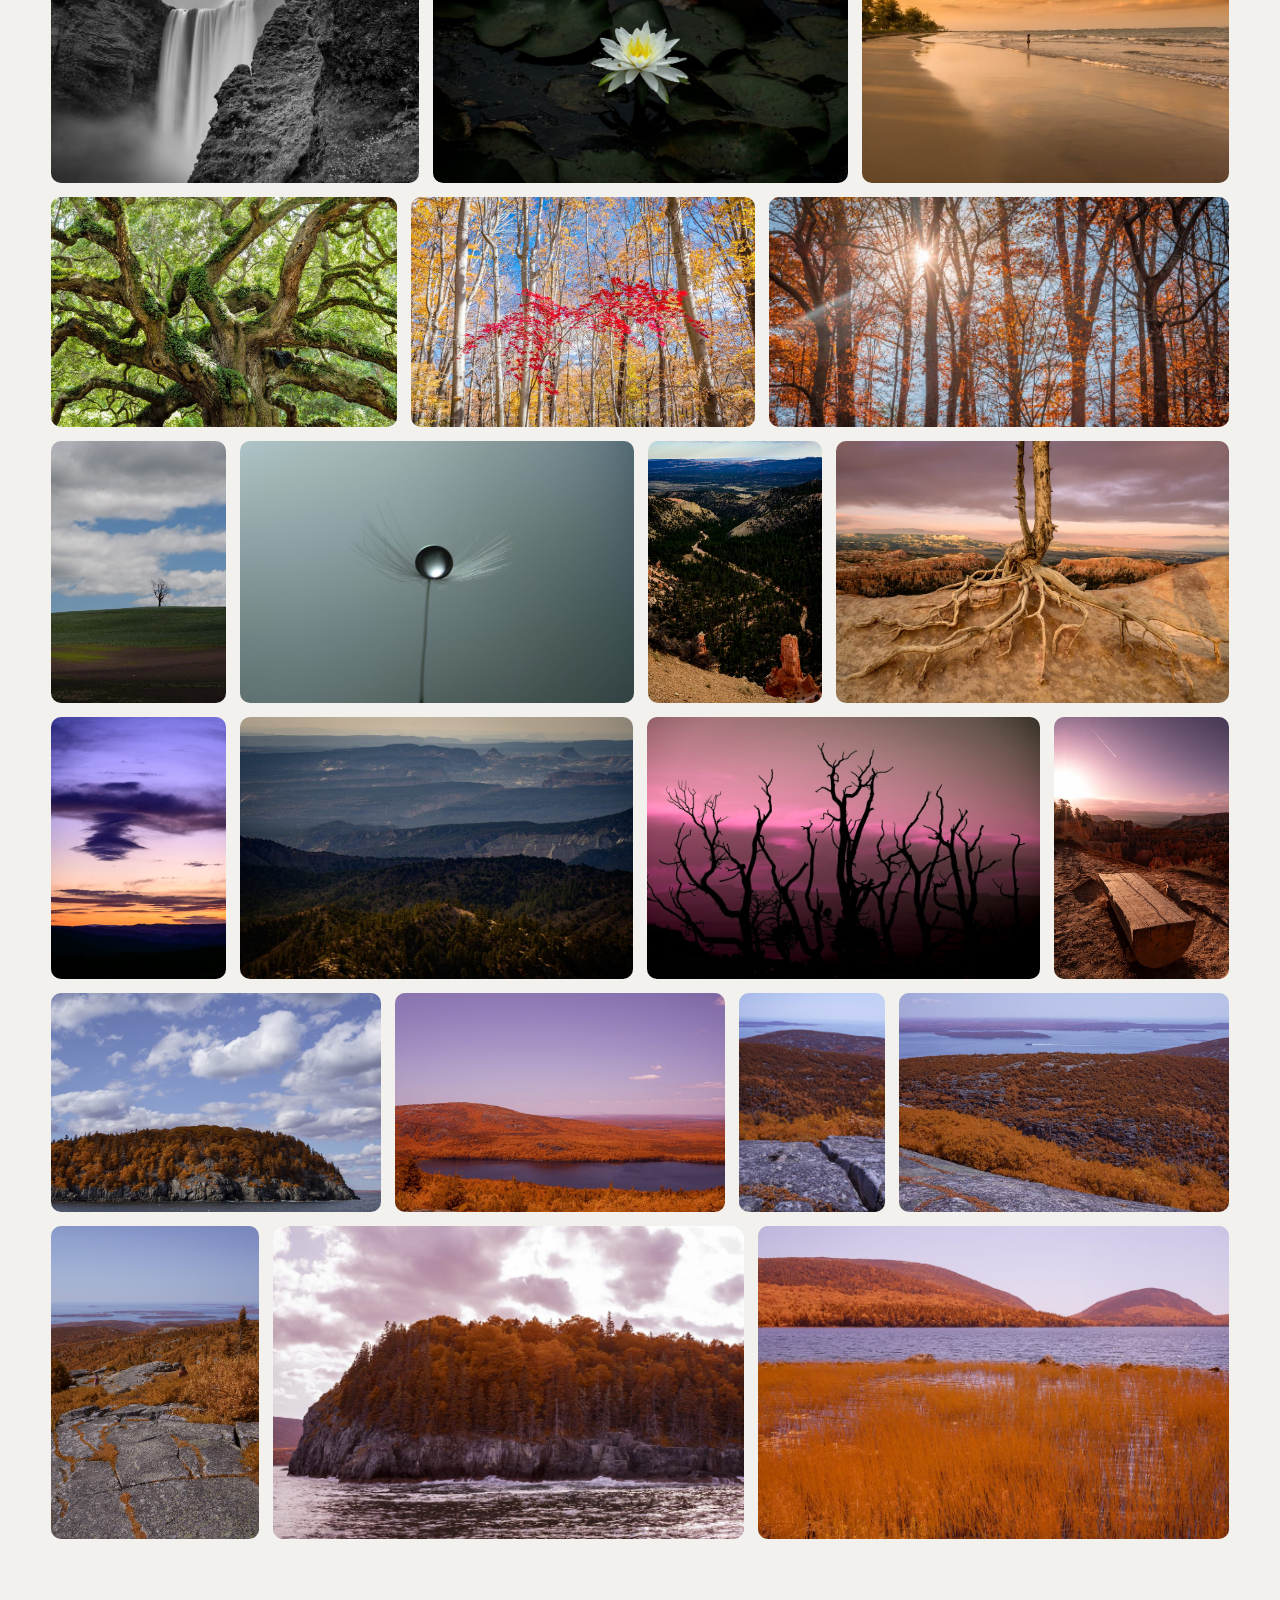
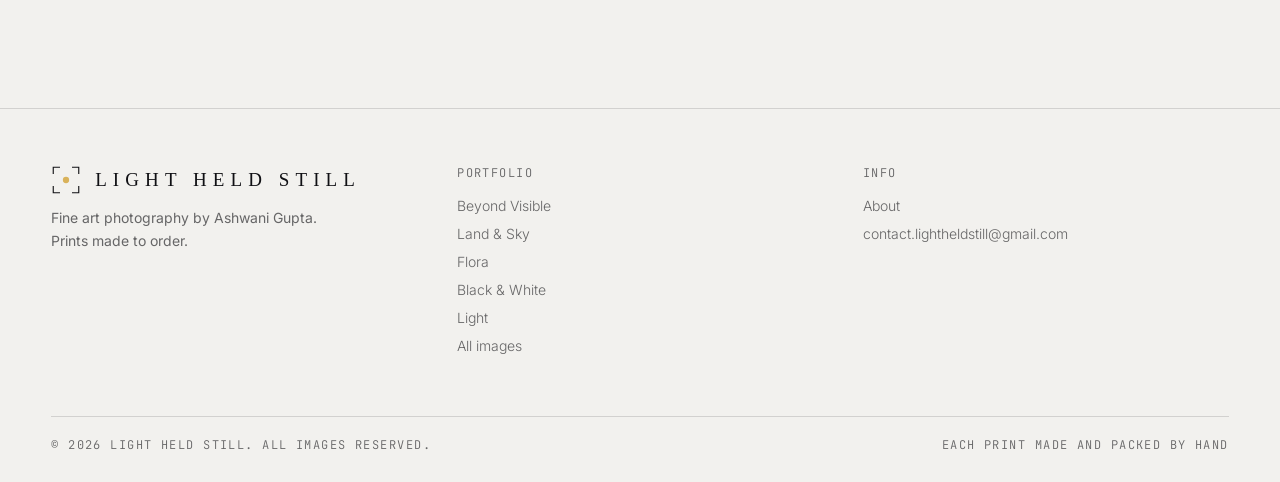
==== commit d42fb8dc: "Collection pages: chapters layout, full-screen viewer, collection cleanup, drop 8x10" ====
--- a/collection.html
+++ b/collection.html
@@ -12,29 +12,58 @@
 <body>
 <header id="site-header"></header>
 
-<section class="sec">
-  <div class="crumbs mono"><a class="textlink" href="portfolio.html">Portfolio</a><span>/</span><span id="crumb" class="dim" style="color:var(--dim)"></span></div>
-  <div class="sec-head">
+<main class="cp">
+  <div class="crumbs mono"><a class="textlink" href="portfolio.html">Portfolio</a><span>/</span><span id="crumb" style="color:var(--dim)"></span></div>
+  <div class="cp-top">
     <div><div class="mono dim" id="count"></div><h1 class="page-title" id="title"></h1></div>
     <p id="desc"></p>
   </div>
-  <div class="masonry" id="grid"></div>
-</section>
+  <div id="body"></div>
+</main>
 <footer id="site-footer"></footer>
 <script src="js/catalog.js"></script>
+<script src="js/lightbox.js"></script>
 <script>
 siteChrome('portfolio');
 const key=new URLSearchParams(location.search).get('c')||'all';
 const c=COLLECTIONS[key];
 const items=c?byCollection(key):CATALOG;
 const name=c?c.name:'All images';
+const lk=c?key:'all';
 document.title=name+' — Light Held Still';
 document.getElementById('crumb').textContent=name;
 document.getElementById('title').textContent=name;
-document.getElementById('count').textContent=items.length+' photographs';
 document.getElementById('desc').textContent=c?c.desc:'Every photograph, across all five collections.';
-photoTiles(document.getElementById('grid'),items,c?key:'all');
-
+const body=document.getElementById('body');
+const href=id=>`photo.html?id=${id}&c=${lk}`;
+const fig=(p,w,h)=>`<a class="cp-fig" style="width:${w}px;height:${h}px" href="${href(p.id)}"><div class="cp-ph"><img src="${imgPath(p.id,'mid')}" alt="${esc(p.title)}" loading="lazy"><div class="lab">${esc(p.title)}</div></div></a>`;
+const asp={};
+function justify(el,list){
+  const W=el.clientWidth, GAP=14, T=W<700?200:290; let rows=[],cur=[],s=0;
+  list.forEach(p=>{const a=asp[p.id]||1.5;cur.push([p,a]);s+=a;if(s*T+GAP*(cur.length-1)>=W){rows.push(cur);cur=[];s=0}});
+  if(cur.length)rows.push(cur);
+  const L=rows.length; if(L>1&&rows[L-1].length===1&&rows[L-2].length>=3){rows[L-1].unshift(rows[L-2].pop())}
+  el.innerHTML=rows.map((r,ri)=>{const sa=r.reduce((q,x)=>q+x[1],0), fill=(W-GAP*(r.length-1))/sa;
+    const h=(ri<rows.length-1||fill<=T*1.7)?fill:T;
+    return `<div class="cp-jr" style="height:${h}px">${r.map(([p,a])=>fig(p,a*h,h)).join('')}</div>`}).join('');
+}
+const groups=[]; // [element, list]
+if(c && c.chapters){
+  document.getElementById('count').textContent=items.length+' photographs · '+c.chapters.length+' places';
+  const jump=`<nav class="cp-jump mono">${c.chapters.map((h,i)=>`<a href="#ch${i+1}">${String(i+1).padStart(2,'0')} ${esc(h.name)}</a>`).join('')}</nav>`;
+  body.innerHTML=jump+c.chapters.map((h,i)=>`<section class="cp-ch" id="ch${i+1}"><div class="cp-rail"><div class="mono dim">Chapter ${String(i+1).padStart(2,'0')}</div><h2>${esc(h.name)}</h2><p>${esc(h.note)}</p><div class="mono dim cnt">${h.ids.length} photograph${h.ids.length>1?'s':''}</div></div><div class="cp-photos" id="g${i}"></div></section>`).join('')
+    +`<div class="cp-end"><div class="mono dim" style="margin-bottom:16px">Every photograph is a print you can order</div><a class="btn-o mono" href="portfolio.html">Browse all collections →</a></div>`;
+  c.chapters.forEach((h,i)=>groups.push([document.getElementById('g'+i),h.ids.map(byId)]));
+}else{
+  document.getElementById('count').textContent=items.length+' photographs';
+  body.innerHTML='<div class="cp-rows" id="g0"></div>';
+  groups.push([document.getElementById('g0'),items]);
+}
+const layoutAll=()=>groups.forEach(([el,l])=>justify(el,l));
+let left=items.length;
+items.forEach(p=>{const im=new Image();im.onload=()=>{asp[p.id]=im.naturalWidth/im.naturalHeight;if(--left===0)layoutAll()};im.onerror=()=>{if(--left===0)layoutAll()};im.src=imgPath(p.id,'mid')});
+let rt;addEventListener('resize',()=>{clearTimeout(rt);rt=setTimeout(layoutAll,150)});
+initLightbox(items,lk);
 </script>
 </body>
 </html>
--- a/css/style.css
+++ b/css/style.css
@@ -142,3 +142,60 @@
 .facts{margin-top:36px;border-top:1px solid var(--rule)}
 .facts div{display:flex;justify-content:space-between;gap:16px;padding:16px 0;border-bottom:1px solid var(--rule);font-size:14px;font-weight:400}
 
+
+/* collection pages */
+.cp{padding:28px var(--pad) 40px;max-width:1440px;margin:0 auto}
+.cp-top{display:grid;grid-template-columns:1fr 1fr;gap:60px;align-items:end;padding:8px 0 36px}
+.cp-top p{margin:0;max-width:50ch;font-size:17px;line-height:1.65;color:var(--ink);font-weight:300}
+.cp-jump{display:flex;flex-wrap:wrap;gap:10px 26px;border-top:1px solid var(--rule);border-bottom:1px solid var(--rule);padding:16px 0}
+.cp-jump a{color:var(--dim);transition:color .12s linear}.cp-jump a:hover{color:var(--ink)}
+.cp-ch{display:grid;grid-template-columns:260px 1fr;gap:40px;padding:56px 0 28px;border-bottom:1px solid var(--rule);scroll-margin-top:70px}
+.cp-ch:last-of-type{border-bottom:0}
+.cp-rail{position:sticky;top:96px;align-self:start}
+.cp-rail h2{margin:12px 0 0;font:italic 400 clamp(48px,5vw,68px)/1 'Cormorant Garamond',Georgia,serif}
+.cp-rail p{margin:18px 0 0;font-size:15px;line-height:1.6;color:var(--dim);font-weight:400}
+.cp-rail .cnt{margin-top:22px}
+.cp-photos{min-width:0}
+.cp-row{display:grid;gap:18px;margin-bottom:28px}
+.cp-fig{display:block;min-width:0}
+.cp-ph{display:block;overflow:hidden;border-radius:14px;background:#dcd9d2}
+.cp-ph img{width:100%;height:100%;object-fit:cover;display:block;transition:transform .6s cubic-bezier(.2,.7,.2,1)}
+.cp-fig:hover .cp-ph img{transform:scale(1.03)}
+.cp-cap{display:flex;justify-content:space-between;align-items:baseline;gap:12px;margin-top:10px;font-size:13.5px;font-weight:400}
+.cp-cap span{color:var(--dim);font-size:10.5px;opacity:0;transition:opacity .15s linear}
+.cp-fig:hover .cp-cap span{opacity:1}
+.cp-end{margin:90px 0 30px;text-align:center}
+.cp-end .btn-o{display:inline-block;border:1px solid var(--ink);border-radius:999px;padding:12px 22px;transition:background-color .12s linear,color .12s linear}
+.cp-end .btn-o:hover{background:var(--ink);color:var(--bg)}
+.cp-rows{margin-top:30px}.cp-jr{display:flex;gap:14px;margin-bottom:14px}
+.cp-jr .cp-fig{flex:none}.cp-jr .cp-ph{border-radius:10px;height:100%}
+.cp-jr .cp-fig .cp-ph{position:relative}
+.cp-jr .lab{position:absolute;left:0;right:0;bottom:0;padding:44px 16px 12px;background:linear-gradient(transparent,rgba(10,8,6,.65));color:#fff;font-size:13.5px;opacity:0;transition:opacity .2s}
+.cp-jr .cp-fig:hover .lab{opacity:1}
+@media(prefers-reduced-motion:reduce){.cp-ph img{transition:none}}
+@media(max-width:900px){.cp-top{grid-template-columns:1fr;gap:20px}.cp-ch{grid-template-columns:1fr;gap:22px;padding-top:44px}.cp-rail{position:static}.cp-rows{margin-top:0}}
+
+
+/* lightbox */
+.lb-lock{overflow:hidden}
+.lb{position:fixed;inset:0;z-index:200;background:#09090b;color:#f2f1ee;opacity:0;transition:opacity .28s ease;display:flex;flex-direction:column;align-items:center;justify-content:center}
+.lb[hidden]{display:none}
+.lb.on{opacity:1}
+.lb-stage{position:absolute;inset:0;display:flex;align-items:center;justify-content:center;padding:64px 112px 84px;touch-action:pan-y;cursor:grab}
+.lb-img{max-width:100%;max-height:100%;width:auto;height:auto;object-fit:contain;display:block;opacity:0;transition:opacity .28s ease,transform .25s ease;user-select:none;-webkit-user-drag:none;border-radius:2px;box-shadow:0 20px 60px rgba(0,0,0,.5)}
+.lb-img.in{opacity:1}
+.lb-x{position:absolute;top:22px;right:26px;z-index:3;width:46px;height:46px;padding:0;border:1px solid rgba(255,255,255,.28);border-radius:50%;background:transparent;color:inherit;cursor:pointer;display:grid;place-items:center;transition:border-color .15s linear,background-color .15s linear}
+.lb-x svg{width:20px;height:20px}
+.lb-count{position:absolute;top:34px;left:32px;z-index:3;opacity:.7}
+.lb-arrow{position:absolute;top:50%;z-index:3;width:60px;height:60px;margin-top:-30px;padding:0;border:1px solid rgba(255,255,255,.28);border-radius:50%;background:rgba(9,9,11,.35);color:inherit;cursor:pointer;display:grid;place-items:center;transition:border-color .15s linear,background-color .15s linear,color .15s linear,transform .2s ease}
+.lb-arrow svg{width:16px;height:32px}
+.lb-prev{left:28px}.lb-next{right:28px}
+.lb-arrow:hover,.lb-x:hover{border-color:#e8c878;color:#e8c878;background:rgba(232,200,120,.08)}
+.lb-prev:hover{transform:translateX(-3px)}.lb-next:hover{transform:translateX(3px)}
+.lb button:focus-visible,.lb a:focus-visible{outline:2px solid #e8c878;outline-offset:3px}
+.lb-cap{position:absolute;left:0;right:0;bottom:0;z-index:3;display:flex;justify-content:center;align-items:baseline;gap:22px;padding:0 24px 26px;font-size:15px;font-weight:400}
+.lb-title{font:italic 400 24px/1 'Cormorant Garamond',Georgia,serif}
+.lb-buy{color:#e8c878;border-bottom:1px solid rgba(232,200,120,.5);padding-bottom:2px;white-space:nowrap}
+.lb-buy:hover{color:#fff;border-color:#fff}
+@media(max-width:700px){.lb-stage{padding:70px 10px 90px}.lb-arrow{width:44px;height:44px;margin-top:-22px;background:rgba(9,9,11,.5)}.lb-arrow svg{width:12px;height:24px}.lb-prev{left:8px}.lb-next{right:8px}.lb-x{top:14px;right:14px;width:42px;height:42px}.lb-count{top:26px;left:18px}.lb-cap{flex-direction:column;align-items:center;gap:10px;padding-bottom:22px}}
+@media(prefers-reduced-motion:reduce){.lb,.lb-img,.lb-arrow{transition:none}}
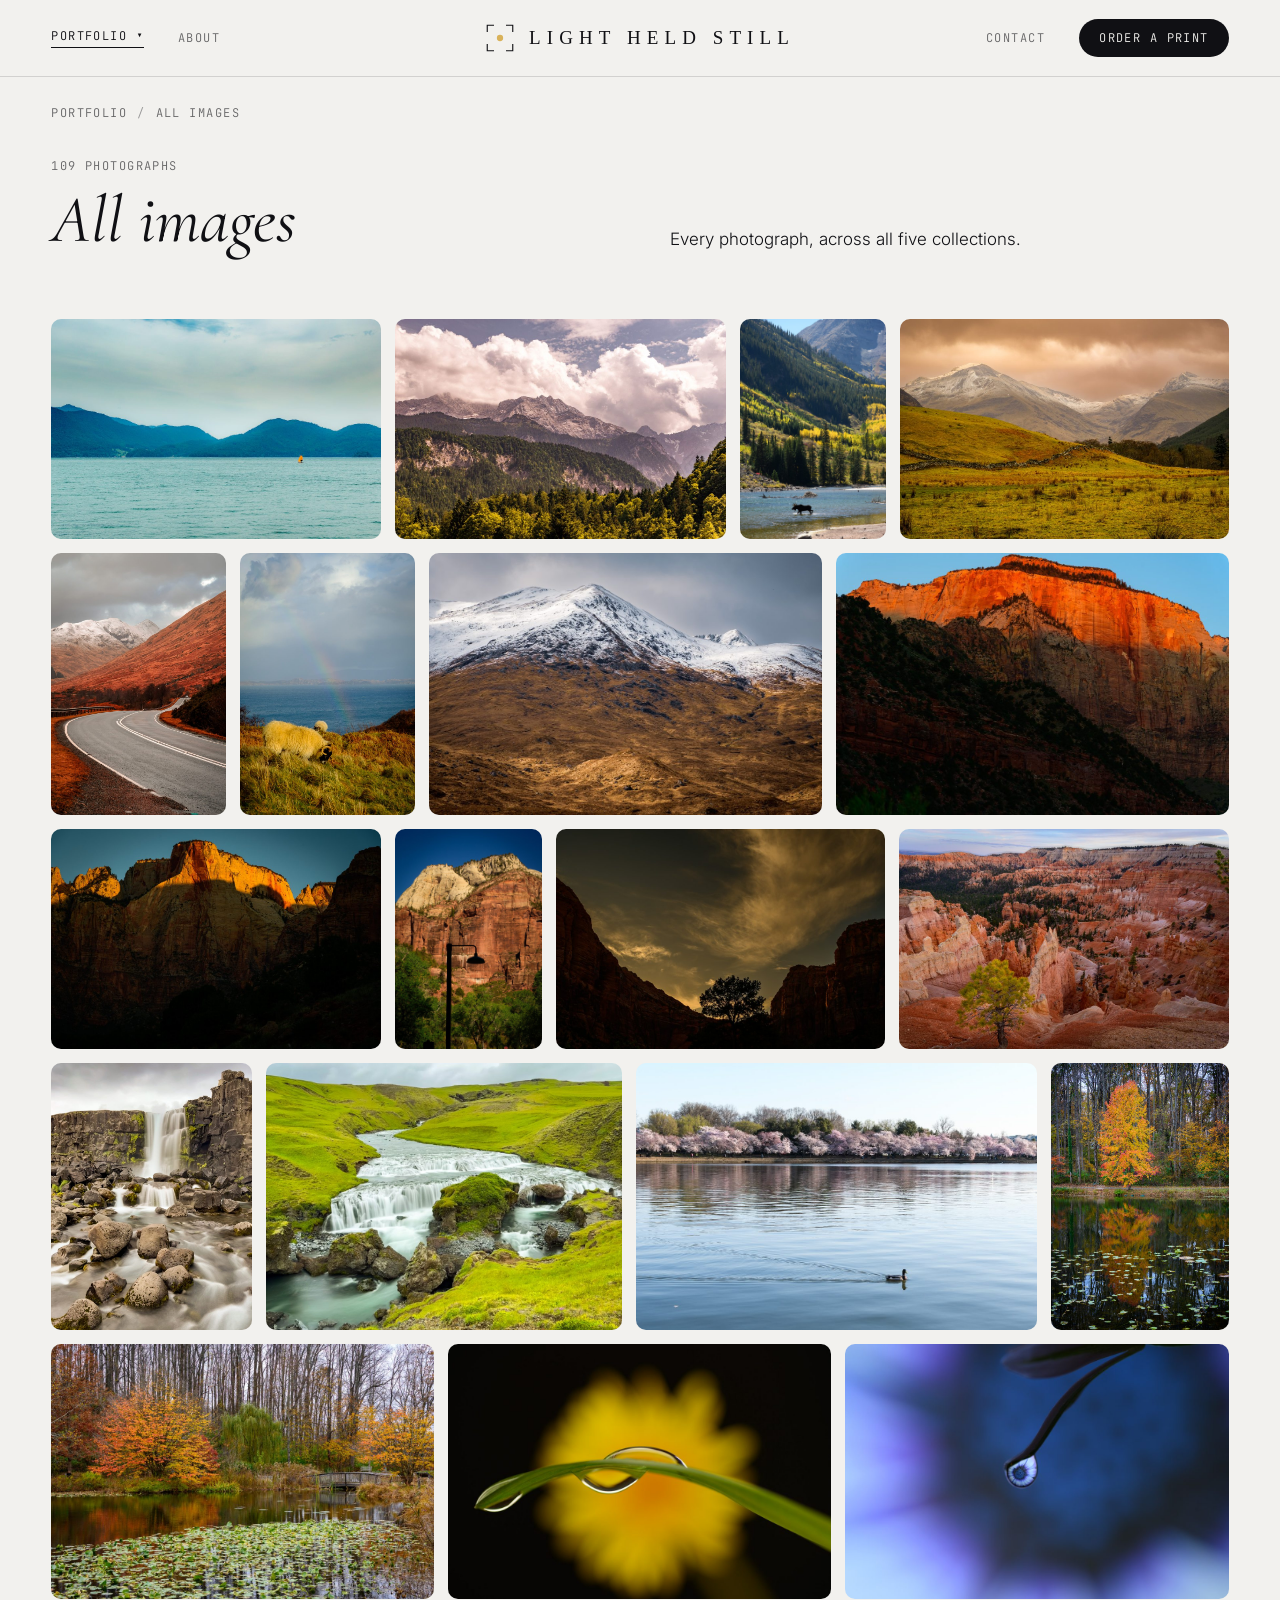
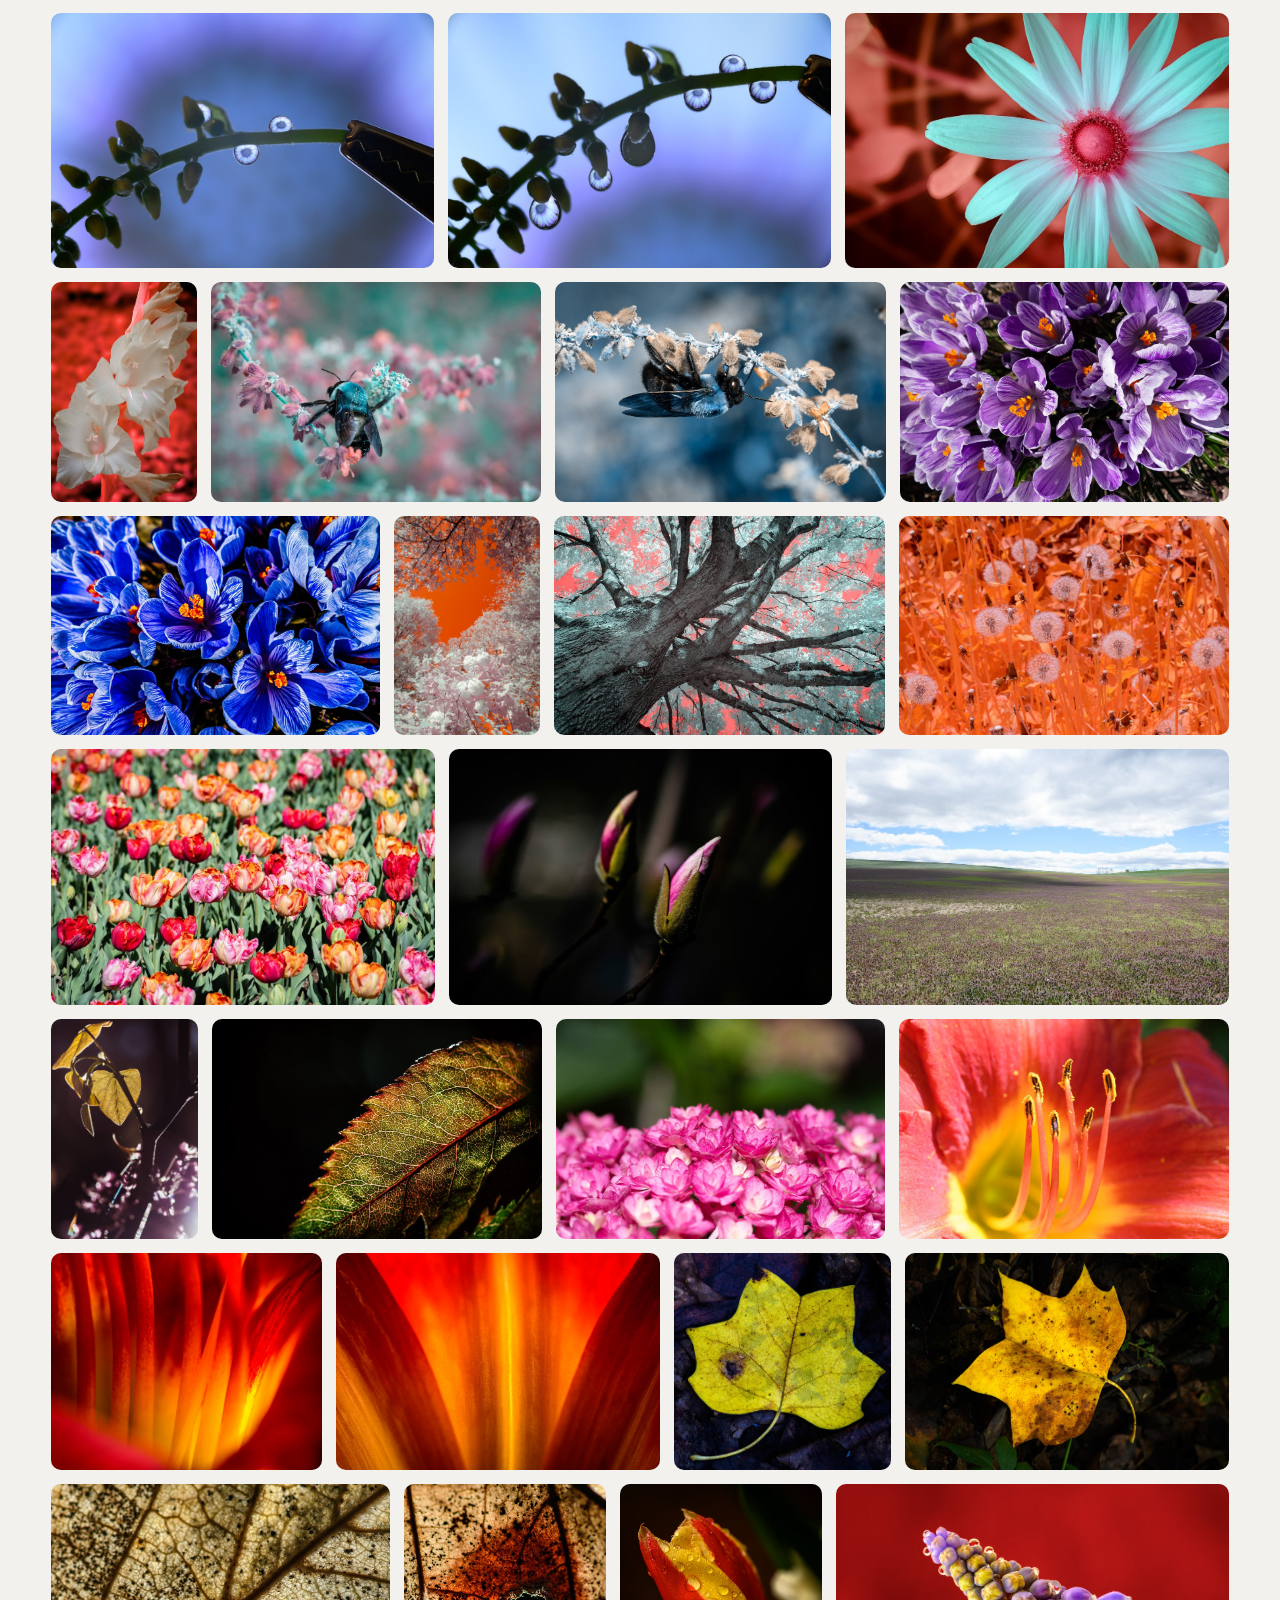
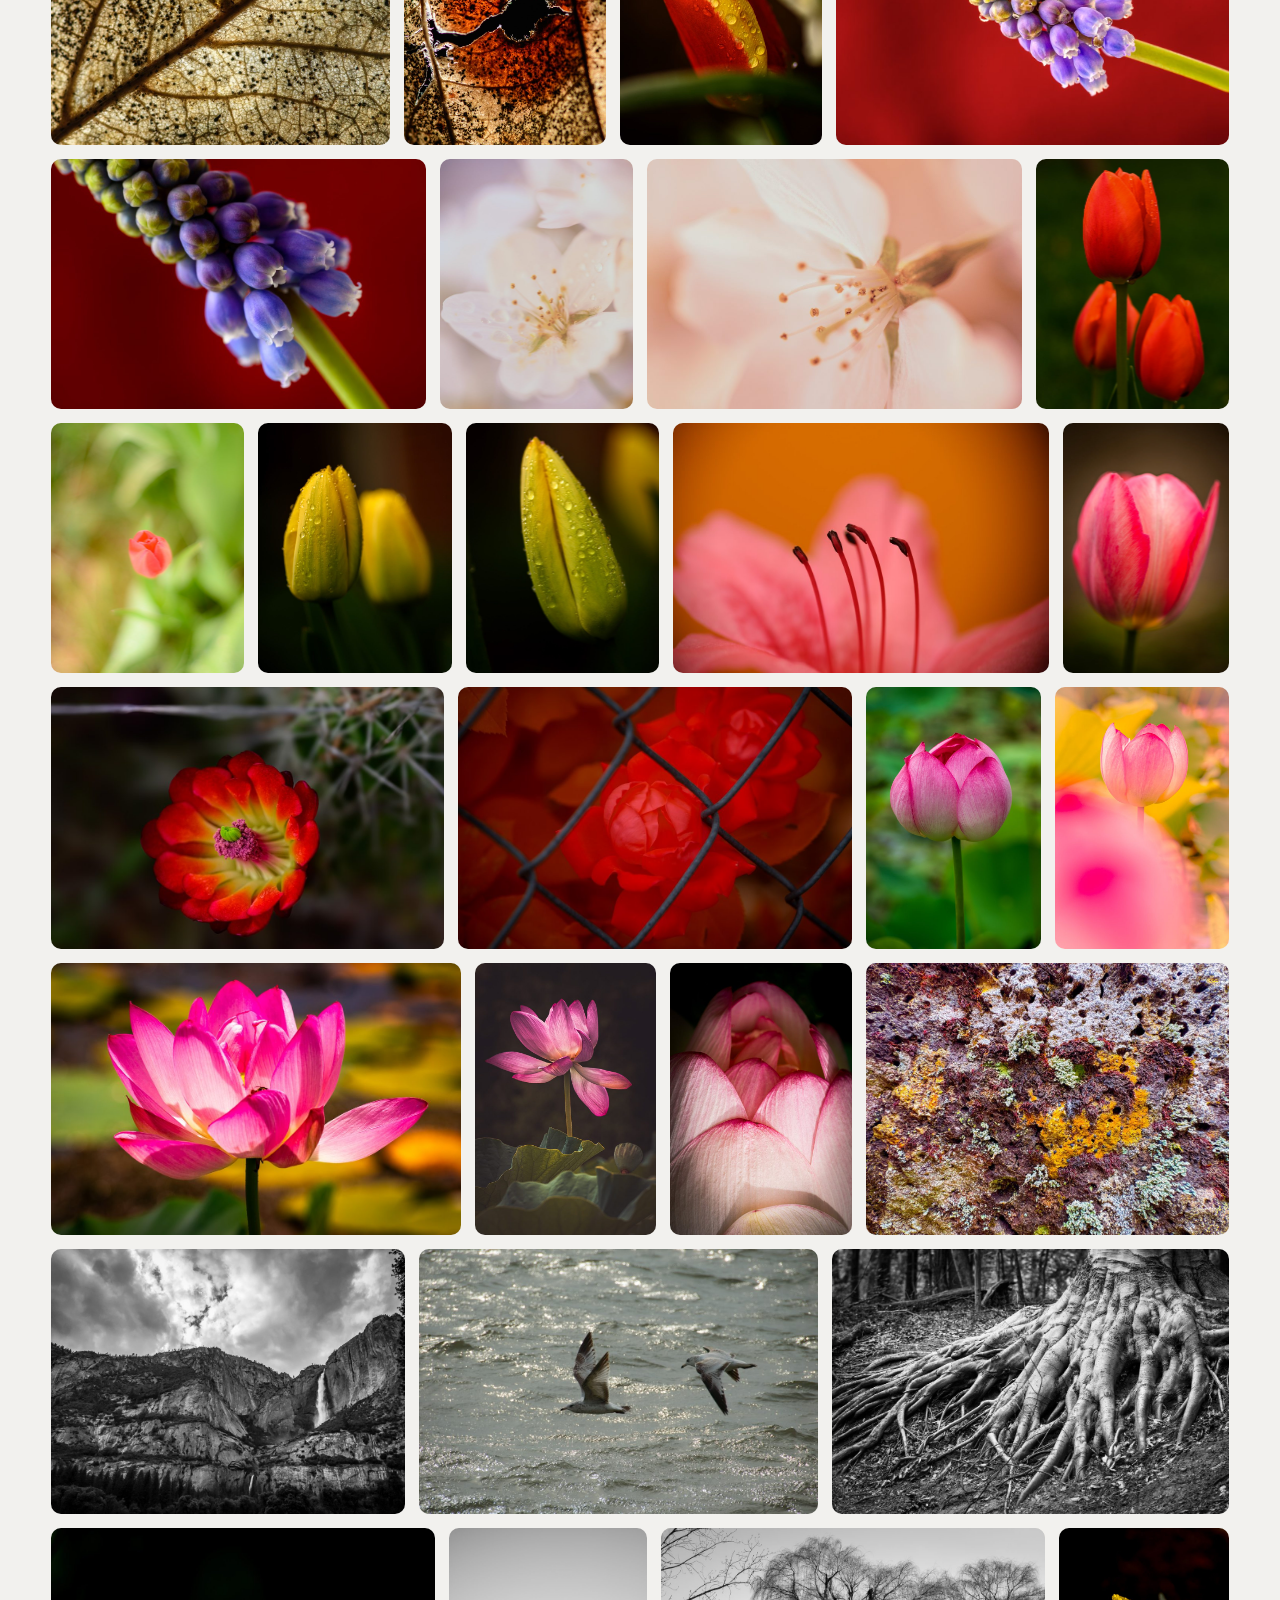
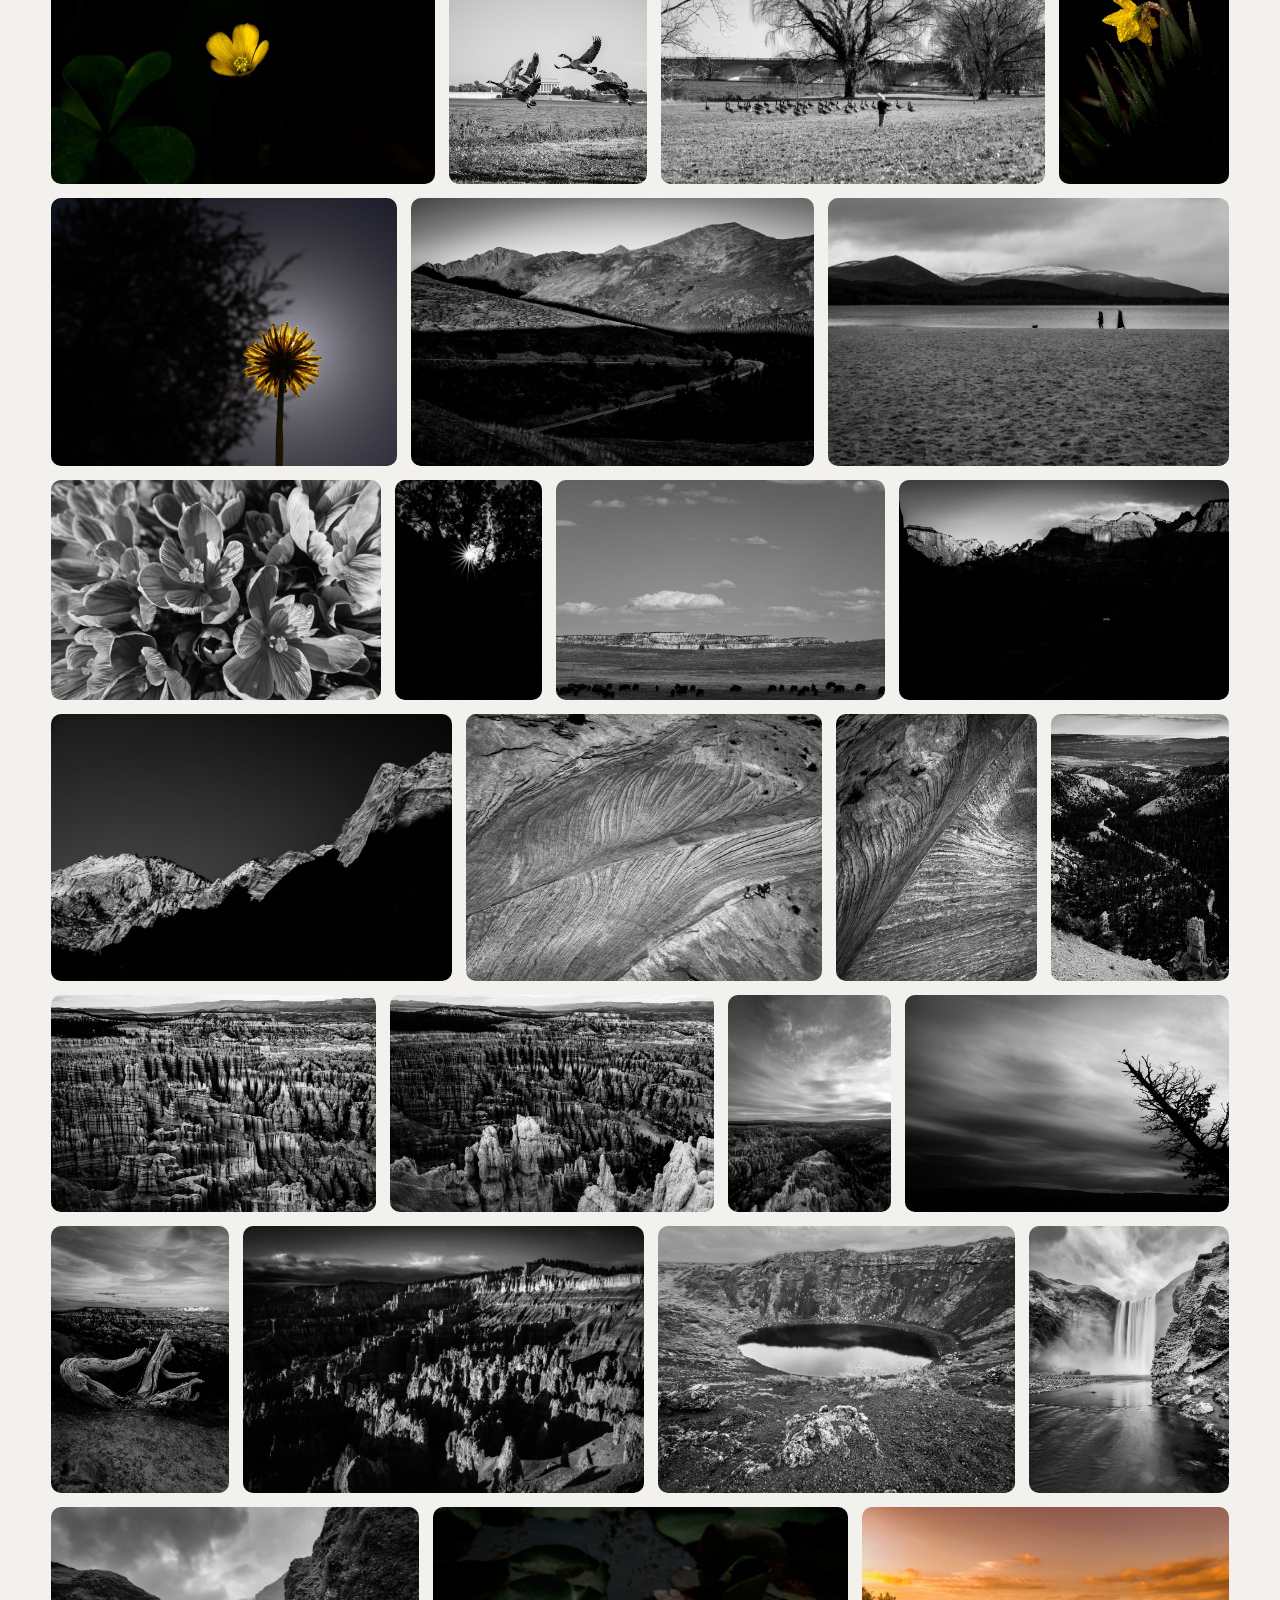
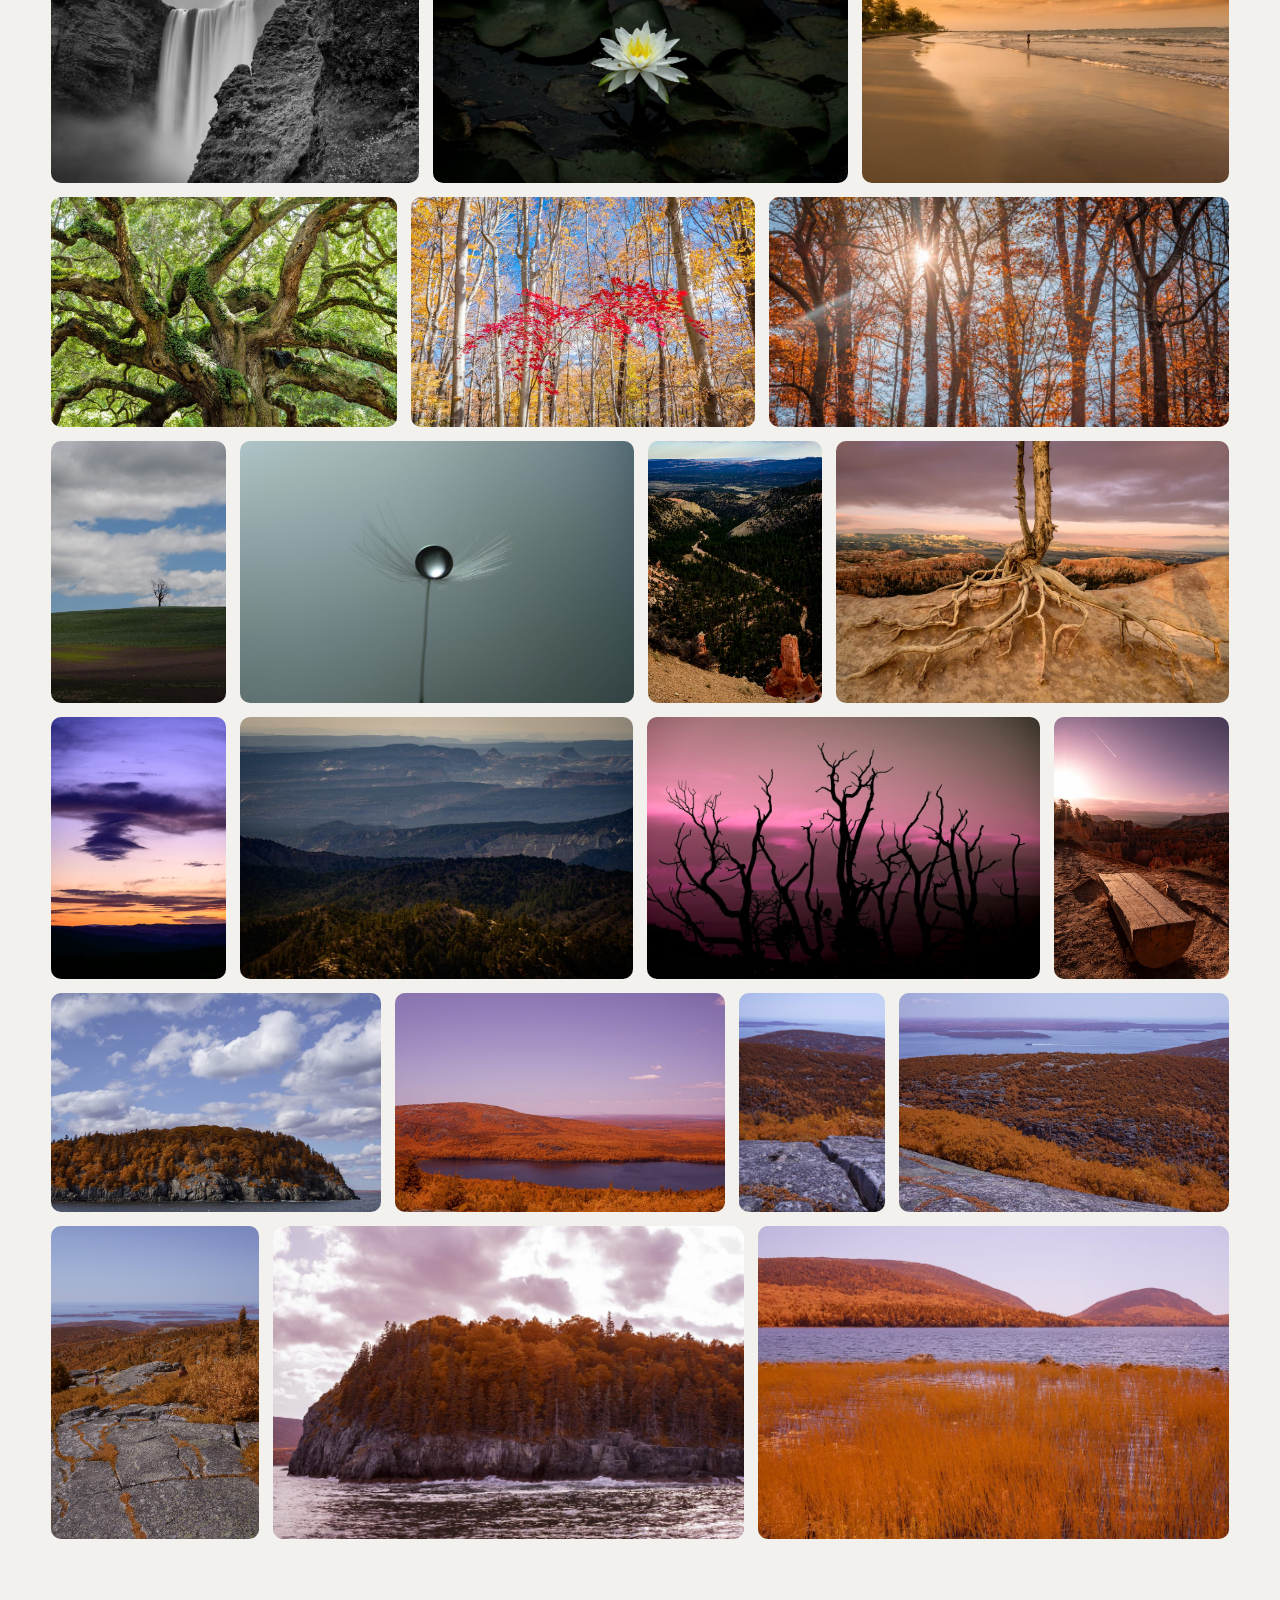
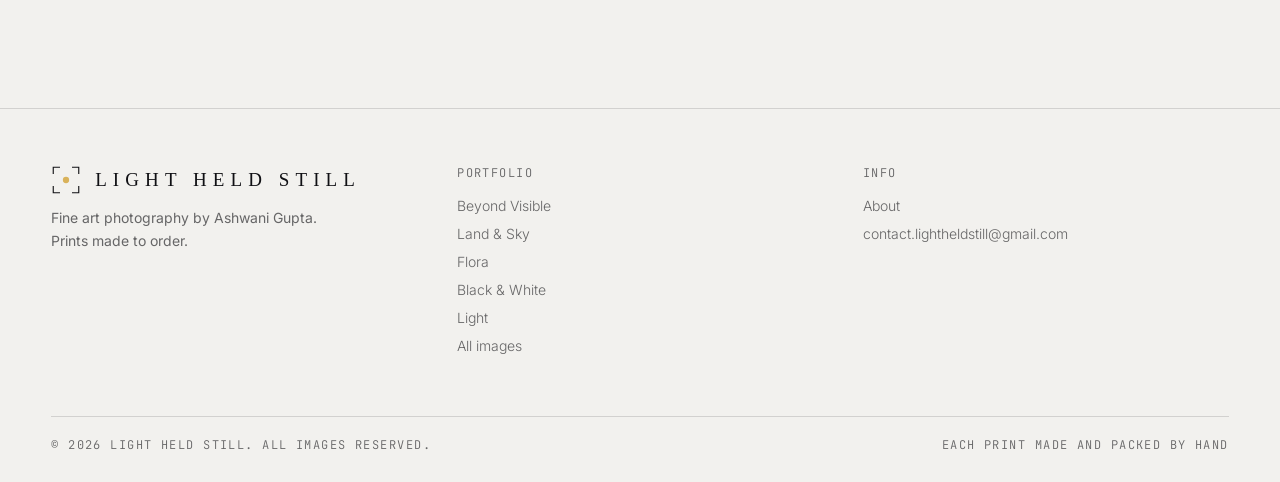
==== commit fd96c0e3: "Chapters on all collections, wall-scene size reference on photo pages, framed blurred viewer" ====
--- a/collection.html
+++ b/collection.html
@@ -49,7 +49,7 @@
 }
 const groups=[]; // [element, list]
 if(c && c.chapters){
-  document.getElementById('count').textContent=items.length+' photographs · '+c.chapters.length+' places';
+  document.getElementById('count').textContent=items.length+' photographs · '+c.chapters.length+' '+(c.unit||'chapters');
   const jump=`<nav class="cp-jump mono">${c.chapters.map((h,i)=>`<a href="#ch${i+1}">${String(i+1).padStart(2,'0')} ${esc(h.name)}</a>`).join('')}</nav>`;
   body.innerHTML=jump+c.chapters.map((h,i)=>`<section class="cp-ch" id="ch${i+1}"><div class="cp-rail"><div class="mono dim">Chapter ${String(i+1).padStart(2,'0')}</div><h2>${esc(h.name)}</h2><p>${esc(h.note)}</p><div class="mono dim cnt">${h.ids.length} photograph${h.ids.length>1?'s':''}</div></div><div class="cp-photos" id="g${i}"></div></section>`).join('')
     +`<div class="cp-end"><div class="mono dim" style="margin-bottom:16px">Every photograph is a print you can order</div><a class="btn-o mono" href="portfolio.html">Browse all collections →</a></div>`;
--- a/css/style.css
+++ b/css/style.css
@@ -178,24 +178,46 @@
 
 /* lightbox */
 .lb-lock{overflow:hidden}
-.lb{position:fixed;inset:0;z-index:200;background:#09090b;color:#f2f1ee;opacity:0;transition:opacity .28s ease;display:flex;flex-direction:column;align-items:center;justify-content:center}
+.lb{position:fixed;inset:0;z-index:200;background:rgba(255,255,255,.06);-webkit-backdrop-filter:blur(9px);backdrop-filter:blur(9px);color:#f2f1ee;opacity:0;transition:opacity .28s ease;display:flex;flex-direction:column;align-items:center;justify-content:center}
 .lb[hidden]{display:none}
+@supports not ((backdrop-filter:blur(1px)) or (-webkit-backdrop-filter:blur(1px))){.lb{background:rgba(242,241,238,.82)}}
 .lb.on{opacity:1}
-.lb-stage{position:absolute;inset:0;display:flex;align-items:center;justify-content:center;padding:64px 112px 84px;touch-action:pan-y;cursor:grab}
-.lb-img{max-width:100%;max-height:100%;width:auto;height:auto;object-fit:contain;display:block;opacity:0;transition:opacity .28s ease,transform .25s ease;user-select:none;-webkit-user-drag:none;border-radius:2px;box-shadow:0 20px 60px rgba(0,0,0,.5)}
+.lb-stage{position:absolute;inset:0;display:flex;align-items:center;justify-content:center;padding:76px 150px 96px;touch-action:pan-y;cursor:pointer}
+.lb-img{max-width:100%;max-height:100%;width:auto;height:auto;object-fit:contain;display:block;opacity:0;transition:opacity .28s ease,transform .25s ease;user-select:none;-webkit-user-drag:none;box-sizing:border-box;border:10px solid #fff;border-radius:2px;background:#fff;box-shadow:0 24px 70px rgba(0,0,0,.45);cursor:grab}
 .lb-img.in{opacity:1}
-.lb-x{position:absolute;top:22px;right:26px;z-index:3;width:46px;height:46px;padding:0;border:1px solid rgba(255,255,255,.28);border-radius:50%;background:transparent;color:inherit;cursor:pointer;display:grid;place-items:center;transition:border-color .15s linear,background-color .15s linear}
+.lb-x{position:absolute;top:22px;right:26px;z-index:3;width:46px;height:46px;padding:0;border:1px solid rgba(255,255,255,.35);border-radius:50%;background:rgba(16,16,20,.72);color:#f2f1ee;cursor:pointer;display:grid;place-items:center;transition:border-color .15s linear,background-color .15s linear,color .15s linear}
 .lb-x svg{width:20px;height:20px}
-.lb-count{position:absolute;top:34px;left:32px;z-index:3;opacity:.7}
-.lb-arrow{position:absolute;top:50%;z-index:3;width:60px;height:60px;margin-top:-30px;padding:0;border:1px solid rgba(255,255,255,.28);border-radius:50%;background:rgba(9,9,11,.35);color:inherit;cursor:pointer;display:grid;place-items:center;transition:border-color .15s linear,background-color .15s linear,color .15s linear,transform .2s ease}
+.lb-count{position:absolute;top:30px;left:30px;z-index:3;background:rgba(16,16,20,.72);color:#f2f1ee;padding:9px 14px;border-radius:999px}
+.lb-arrow{position:absolute;top:50%;z-index:3;width:60px;height:60px;margin-top:-30px;padding:0;border:1px solid rgba(255,255,255,.35);border-radius:50%;background:rgba(16,16,20,.72);color:#f2f1ee;cursor:pointer;display:grid;place-items:center;transition:border-color .15s linear,background-color .15s linear,color .15s linear,transform .2s ease}
 .lb-arrow svg{width:16px;height:32px}
 .lb-prev{left:28px}.lb-next{right:28px}
-.lb-arrow:hover,.lb-x:hover{border-color:#e8c878;color:#e8c878;background:rgba(232,200,120,.08)}
+.lb-arrow:hover,.lb-x:hover{border-color:#e8c878;color:#e8c878;background:rgba(16,16,20,.88)}
 .lb-prev:hover{transform:translateX(-3px)}.lb-next:hover{transform:translateX(3px)}
 .lb button:focus-visible,.lb a:focus-visible{outline:2px solid #e8c878;outline-offset:3px}
-.lb-cap{position:absolute;left:0;right:0;bottom:0;z-index:3;display:flex;justify-content:center;align-items:baseline;gap:22px;padding:0 24px 26px;font-size:15px;font-weight:400}
+.lb-cap{position:absolute;left:50%;bottom:26px;transform:translateX(-50%);z-index:3;display:flex;justify-content:center;align-items:baseline;gap:22px;padding:12px 24px;border-radius:999px;background:rgba(16,16,20,.78);color:#f2f1ee;font-size:15px;font-weight:400;max-width:calc(100vw - 32px)}
 .lb-title{font:italic 400 24px/1 'Cormorant Garamond',Georgia,serif}
 .lb-buy{color:#e8c878;border-bottom:1px solid rgba(232,200,120,.5);padding-bottom:2px;white-space:nowrap}
 .lb-buy:hover{color:#fff;border-color:#fff}
-@media(max-width:700px){.lb-stage{padding:70px 10px 90px}.lb-arrow{width:44px;height:44px;margin-top:-22px;background:rgba(9,9,11,.5)}.lb-arrow svg{width:12px;height:24px}.lb-prev{left:8px}.lb-next{right:8px}.lb-x{top:14px;right:14px;width:42px;height:42px}.lb-count{top:26px;left:18px}.lb-cap{flex-direction:column;align-items:center;gap:10px;padding-bottom:22px}}
+@media(max-width:700px){.lb-stage{padding:74px 16px 96px}.lb-img{border-width:6px}.lb-arrow{width:44px;height:44px;margin-top:-22px}.lb-arrow svg{width:12px;height:24px}.lb-prev{left:8px}.lb-next{right:8px}.lb-x{top:14px;right:14px;width:42px;height:42px}.lb-count{top:22px;left:16px}.lb-cap{flex-direction:column;align-items:center;gap:8px;padding:12px 22px;border-radius:22px;bottom:18px}}
 @media(prefers-reduced-motion:reduce){.lb,.lb-img,.lb-arrow{transition:none}}
+
+/* size-reference room */
+.room{position:relative;width:1200px;height:640px;transform-origin:0 0;border-radius:22px;overflow:hidden;--s:9px;
+ background:radial-gradient(900px 520px at 8% 0%,rgba(255,244,222,.75),transparent 60%),linear-gradient(#e7e1d6,#d9d2c5)}
+.room .light{position:absolute;inset:0;background:linear-gradient(115deg,transparent 18%,rgba(255,248,232,.30) 18% 30%,transparent 30% 36%,rgba(255,248,232,.20) 36% 46%,transparent 46%);pointer-events:none}
+.room .floor{position:absolute;left:0;right:0;bottom:0;height:72px;background:repeating-linear-gradient(90deg,transparent 0 133px,rgba(0,0,0,.09) 133px 134px),linear-gradient(#b39a78,#9c8463)}
+.room .base{position:absolute;left:0;right:0;bottom:72px;height:16px;background:linear-gradient(#f6f4ef,#e9e6df);box-shadow:0 1px 0 rgba(0,0,0,.1)}
+.room .rug{position:absolute;left:260px;width:760px;bottom:6px;height:50px;background:repeating-linear-gradient(90deg,#cdbb9f 0 6px,#c4b194 6px 12px);border-radius:4px;box-shadow:0 2px 4px rgba(0,0,0,.2);border:3px solid #a9967a}
+.room .abs{position:absolute}
+.room .fr{position:absolute;background:linear-gradient(135deg,#2a2a2f,#101014);padding:calc(.75*var(--s));transition:opacity .25s,box-shadow .25s;box-shadow:5px 9px 14px rgba(40,30,20,.28),1px 2px 3px rgba(0,0,0,.25)}
+.room .fr .mat{background:#fbfaf7;width:100%;height:100%;display:flex;align-items:center;justify-content:center;box-shadow:inset 0 0 0 1px rgba(0,0,0,.12),inset 2px 3px 6px rgba(0,0,0,.08)}
+.room .fr .ph{overflow:hidden;box-shadow:inset 0 0 0 1px rgba(0,0,0,.25),0 0 0 1px rgba(0,0,0,.08)}
+.room .fr .ph img{width:100%;height:100%;object-fit:cover;display:block}
+.room .dm{position:absolute;left:0;right:0;top:100%;margin-top:10px;display:flex;flex-direction:column;align-items:center;gap:4px;white-space:nowrap;font:500 10.5px 'JetBrains Mono';letter-spacing:.08em;color:#101014}
+.room .dm i{display:block;width:100%;height:7px;border:1.5px solid #101014;border-top:0;opacity:.55}
+.room .tbl .dm{top:auto;bottom:100%;margin:0 0 8px;flex-direction:column-reverse}
+.room .dimmed{opacity:.3}
+.room .hot{box-shadow:0 0 0 3px #d9b25a,6px 12px 22px rgba(40,30,20,.34)}
+.room-wrap{width:100%;max-width:1200px;overflow:hidden;border-radius:22px;height:640px}
+.room-h{padding-top:clamp(56px,7vw,90px)}
+.room-cap{display:flex;flex-wrap:wrap;justify-content:space-between;gap:10px 24px;margin-top:16px;max-width:1200px}
